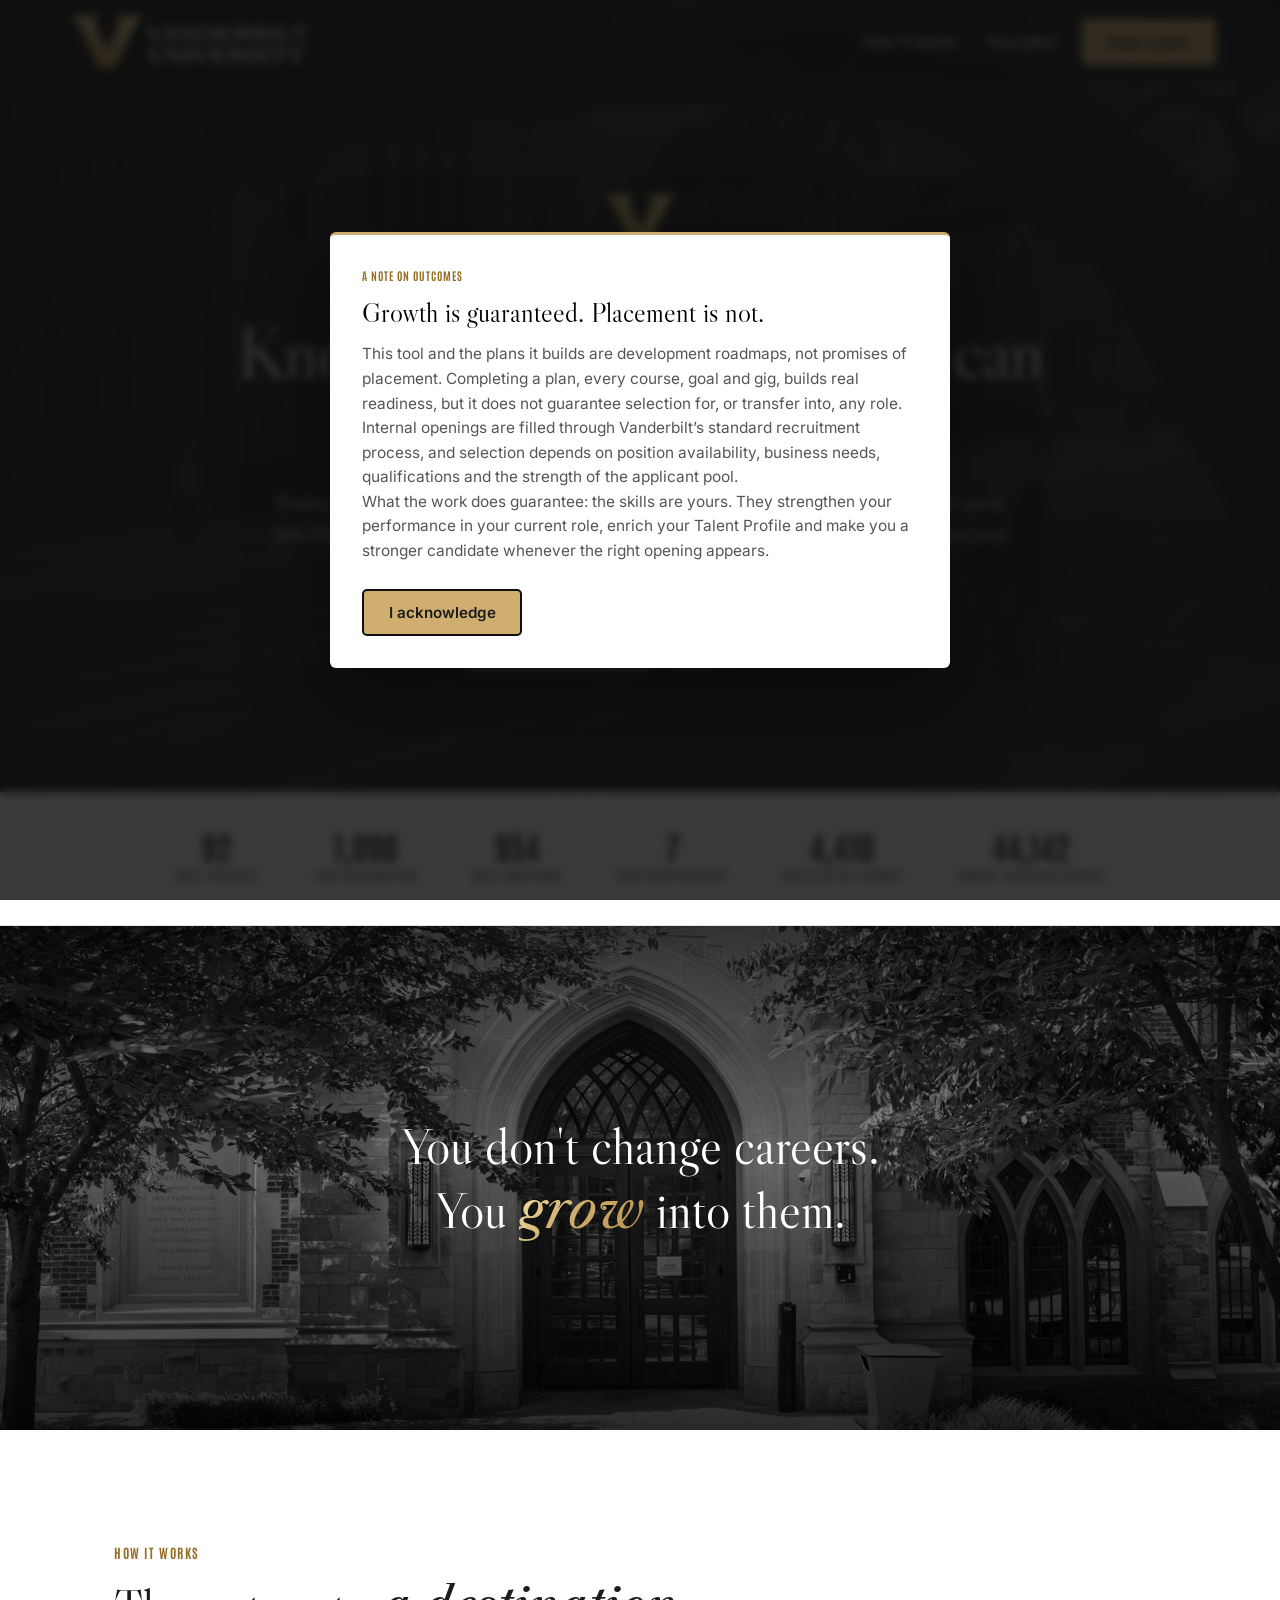
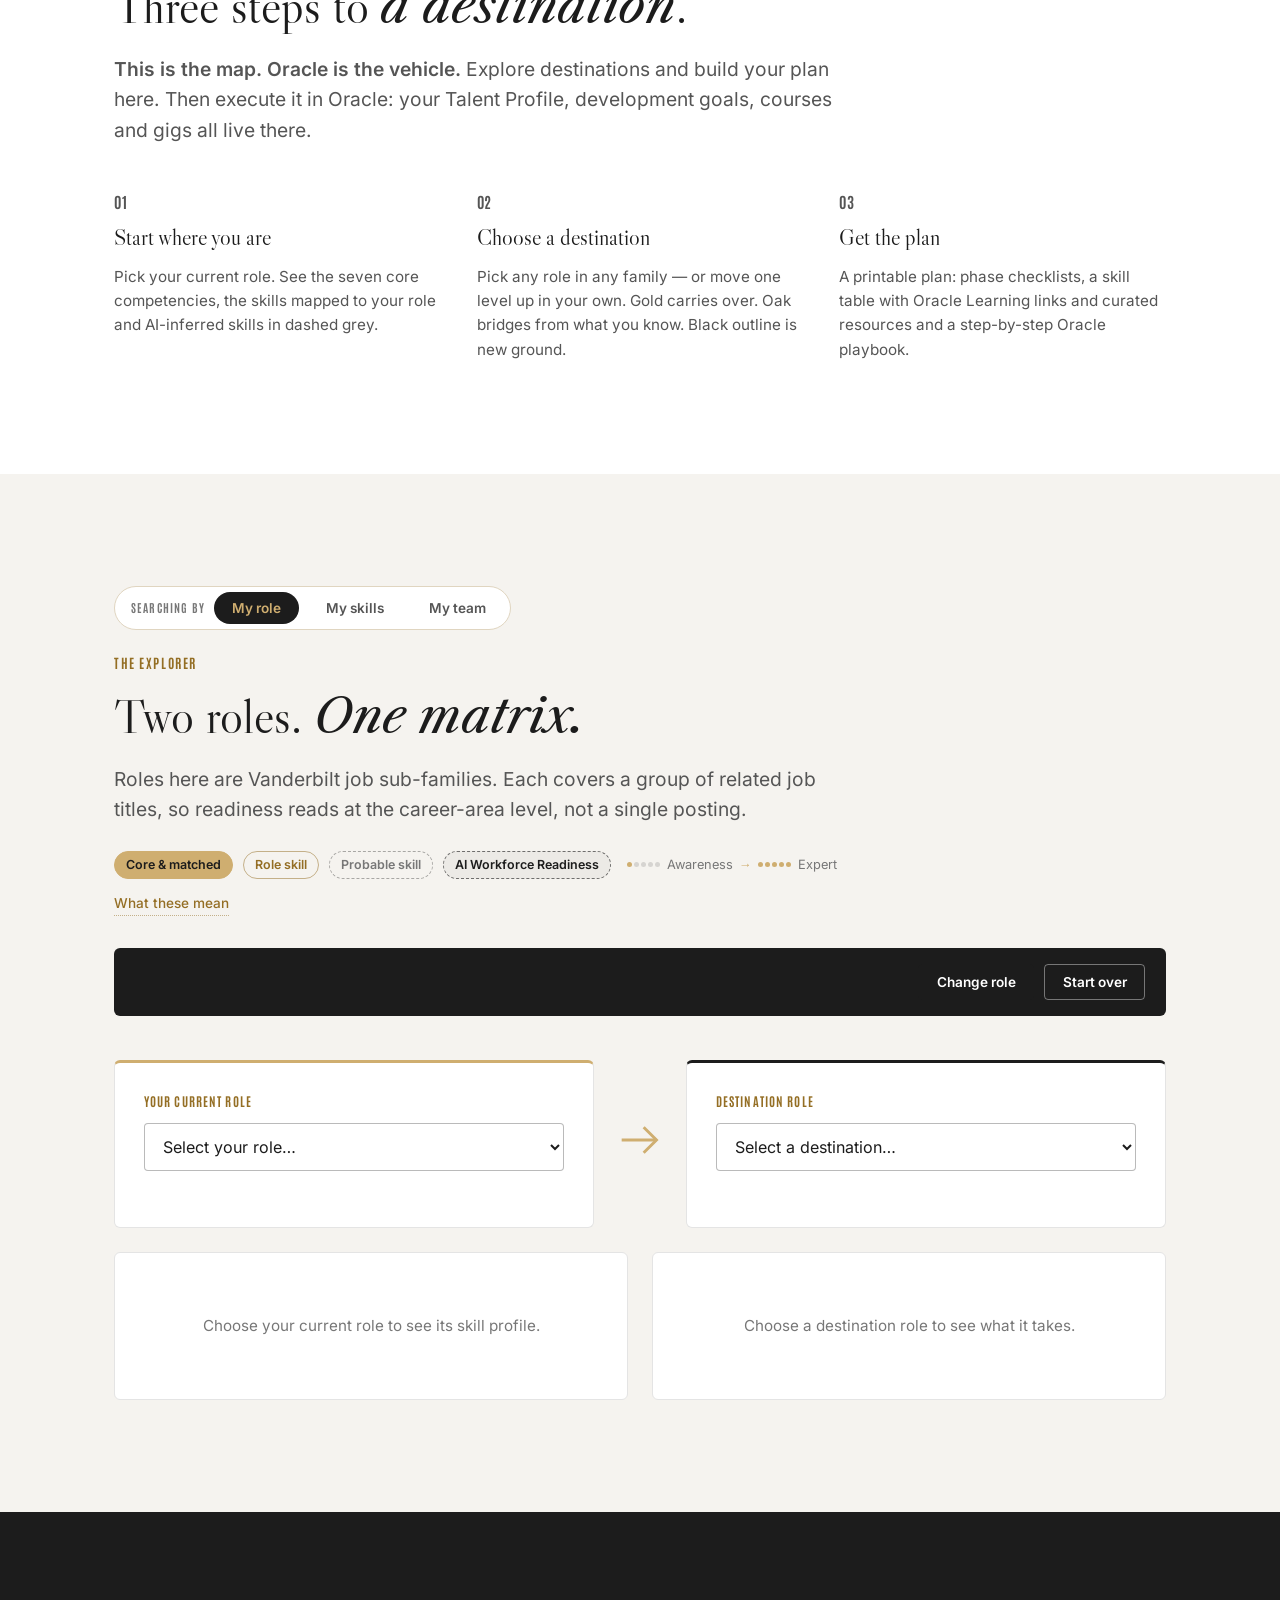
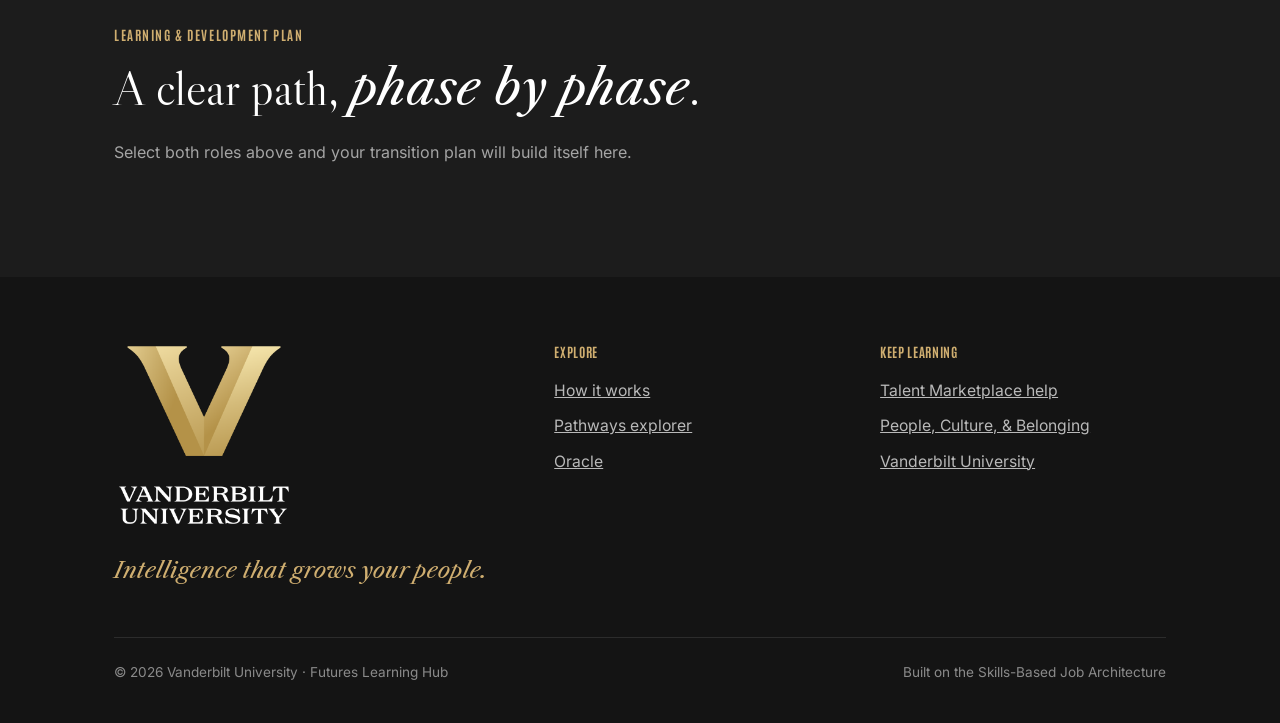
==== index.html @ 3058cc1a "Phone layout, engagement events, and a data-freshness stamp Mobile (the rating table was unusable at" ====
<!DOCTYPE html>
<html lang="en">
<head>
<meta charset="UTF-8">
<meta name="viewport" content="width=device-width, initial-scale=1">
<title>Talent Compass | Vanderbilt Career Pathways</title>
<meta name="description" content="Know exactly where you can go. Search your Vanderbilt job title, rate your skills against what the role expects and get a printable development plan.">
<meta property="og:type" content="website">
<meta property="og:title" content="Talent Compass | Vanderbilt Career Pathways">
<meta property="og:description" content="Know exactly where you can go. Search your job title, see the skills your role expects and build a plan across 1,098 Vanderbilt job titles.">
<meta property="og:url" content="https://me5231979.github.io/skill_matrix/">
<meta property="og:image" content="https://me5231979.github.io/skill_matrix/assets/img/social-card-talent-compass.jpg">
<meta property="og:image:width" content="1200">
<meta property="og:image:height" content="630">
<meta name="twitter:card" content="summary_large_image">
<meta name="twitter:title" content="Talent Compass | Vanderbilt Career Pathways">
<meta name="twitter:image" content="https://me5231979.github.io/skill_matrix/assets/img/social-card-talent-compass.jpg">
<link rel="icon" href="assets/img/favicon.ico" sizes="any">
<link rel="icon" href="assets/img/favicon.svg" type="image/svg+xml">
<link rel="apple-touch-icon" href="assets/img/favicon-96.png">
<link rel="preload" href="assets/fonts/libre-caslon-display-latin-400-normal.woff2" as="font" type="font/woff2" crossorigin>
<link rel="preload" href="assets/fonts/inter-latin-400-normal.woff2" as="font" type="font/woff2" crossorigin>
<link rel="stylesheet" href="assets/css/styles.css?v=19">
<script>
  window.va = window.va || function () { (window.vaq = window.vaq || []).push(arguments); };
</script>
<script defer src="/_vercel/insights/script.js"></script>
</head>
<body>
<a class="skip-link" href="#myrole">Skip to the compass</a>

<!-- ===================== NAV ===================== -->
<header class="nav" id="nav">
  <a class="nav__brand" href="#top" aria-label="Vanderbilt University, home">
    <img class="nav__lockup" src="assets/img/vu-lockup-white.png" alt="Vanderbilt University" width="250" height="65">
    <img class="nav__vicon" src="assets/img/vu-v-icon-nav.png" alt="Vanderbilt University" width="34" height="25">
  </a>
  <nav class="nav__links" aria-label="Sections">
    <a href="#how">How it works</a>
    <a href="#plan">Your plan</a>
    <button type="button" class="btn" id="nav-path">Map a path</button>
  </nav>
</header>

<main id="top">

  <!-- ============ HERO ============ -->
  <section class="hero on-dark">
    <div class="hero__media" id="hero-media" aria-hidden="true" hidden>
      <video id="hero-video" muted loop playsinline autoplay preload="metadata">
        <source src="assets/media/hero-montage.mp4" type="video/mp4">
        <source src="assets/media/hero-montage.webm" type="video/webm">
      </video>
    </div>
    <div class="hero__grid" aria-hidden="true"></div>
    <div class="wrap">
      <img src="assets/img/vu-v-icon.png" alt="Vanderbilt V" width="72" height="66" class="hero__mark" data-reveal>
      <p class="eyebrow" data-reveal>Vanderbilt &middot; Talent Compass</p>
      <h1 class="h-hero" data-reveal>Know <em class="gold-text">exactly</em> where you can go.</h1>
      <p class="lead" data-reveal>Every Vanderbilt role is built on skills. Now your path forward is too. Search your job title, rate yourself against what the role expects, and get a plan for where you want to go next. The Summit is closer than you think.</p>
      <div class="hero__cta" data-reveal>
        <button type="button" class="btn" id="hero-path">Choose your path</button>
        <a class="btn btn--ghost" href="#how">How it works</a>
      </div>
    </div>
  </section>

  <!-- ============ STAT BAR ============ -->
  <section class="statbar" aria-label="Framework at a glance">
    <div class="wrap">
      <p class="stat" data-reveal><b>92</b><span>Skill profiles</span></p>
      <p class="stat" data-reveal><b>1,098</b><span>Job titles mapped</span></p>
      <p class="stat" data-reveal><b>954</b><span>Skill mappings</span></p>
      <p class="stat" data-reveal><b>7</b><span>Core competencies</span></p>
      <p class="stat" data-reveal><b>4,410</b><span>Skills in the library</span></p>
      <p class="stat" data-reveal><b>44,142</b><span>Oracle Learning courses</span></p>
    </div>
  </section>

  <!-- ============ GROWTH ============ -->
  <section class="growth" aria-label="Growth">
    <p class="growth__text" data-reveal>You don't change careers. You <em class="gold-text">grow</em> into them.</p>
  </section>

  <!-- ============ HOW IT WORKS ============ -->
  <section class="section" id="how">
    <div class="wrap">
      <p class="eyebrow" data-reveal>How it works</p>
      <h2 class="h2" data-reveal>Three steps to <em>a destination</em>.</h2>
      <p class="lead" data-reveal><strong>This is the map. Oracle is the vehicle.</strong> Explore destinations and build your plan here. Then execute it in Oracle: your Talent Profile, development goals, courses and gigs all live there.</p>
      <div class="grid3">
        <div class="feature" data-reveal data-how="1">
          <p class="feature__num">01</p>
          <h3>Start where you are</h3>
          <p>Pick your current role. See the seven core competencies, the skills mapped to your role and AI-inferred skills in dashed grey.</p>
        </div>
        <div class="feature" data-reveal data-how="2">
          <p class="feature__num">02</p>
          <h3>Choose a destination</h3>
          <p>Pick any role in any family &mdash; or move one level up in your own. Gold carries over. Oak bridges from what you know. Black outline is new ground.</p>
        </div>
        <div class="feature" data-reveal data-how="3">
          <p class="feature__num">03</p>
          <h3>Get the plan</h3>
          <p>A printable plan: phase checklists, a skill table with Oracle Learning links and curated resources and a step-by-step Oracle playbook.</p>
        </div>
      </div>
    </div>
  </section>

  <!-- ============ MY ROLE (staff self-audit) ============ -->
  <section class="section on-cream" id="myrole" hidden>
    <div class="wrap">
      <div class="pathswitch" role="group" aria-label="Search by role, skills or team">
        <span class="pathswitch__label">Searching by</span>
        <button type="button" class="pathswitch__btn ps-role on" data-path="roles">My role</button>
        <button type="button" class="pathswitch__btn ps-skills" data-path="skills">My skills</button>
        <button type="button" class="pathswitch__btn ps-team" data-path="team">My team</button>
      </div>
      <p class="eyebrow">Your path</p>
      <h2 class="h2">Start with <em>your job title.</em></h2>
      <p class="lead">Search the title on your offer letter or in Oracle &mdash; no need to know your job family or sub-family. Your skills load with the proficiency the framework expects, you rate yourself against them, and the plan builds from the gaps.</p>

      <div class="mr__pick">
        <p class="sf__label">1 &middot; Find your job title</p>
        <div class="rs">
          <input type="text" id="mr-search" placeholder="Type your job title &mdash; e.g. Student Advisor, Program Management&hellip;" autocomplete="off" role="combobox" aria-expanded="false" aria-autocomplete="list" aria-controls="mr-suggest" aria-label="Search your job title">
          <div class="rs__suggest" id="mr-suggest" hidden role="listbox"></div>
        </div>
        <p class="rs__fresh" id="mr-fresh"></p>
        <div class="mr__chosen" id="mr-chosen" hidden></div>
      </div>

      <div class="tt__view" id="mr-view" aria-live="polite"></div>
    </div>
  </section>

  <!-- ============ TEAM TOOL ============ -->
  <section class="section on-cream" id="teamtool" hidden>
    <div class="wrap">
      <div class="pathswitch" role="group" aria-label="Search by role, skills or team">
        <span class="pathswitch__label">Searching by</span>
        <button type="button" class="pathswitch__btn ps-role" data-path="roles">My role</button>
        <button type="button" class="pathswitch__btn ps-skills" data-path="skills">My skills</button>
        <button type="button" class="pathswitch__btn ps-team on" data-path="team">My team</button>
      </div>
      <p class="eyebrow">The manager view</p>
      <h2 class="h2">See your team&rsquo;s skills. <em>Fill the gaps.</em></h2>
      <p class="lead">Develop your people one at a time &mdash; no names, nothing that identifies anyone. Search their job title, rate skills against where they need to be, choose the direction, and hand over a real development plan.</p>
      <p class="tt__notice"><b>Development, not evaluation.</b> Everything here lives only in your browser &mdash; nothing is uploaded or shared. Use it to prepare growth conversations, not to assess performance.</p>

      <div class="tt__develop" id="tt-develop">
        <h3 class="tt__h">Develop one person</h3>
        <p class="tt__sub">Search their job title &mdash; every skill mapped to that role populates automatically, ready to rate skill by skill: where they are, and where they need to be. Add another person any time &mdash; each keeps their own ratings and plan.</p>
        <ul class="pills tt__people" id="ttd-people"></ul>
        <div class="rs">
          <input type="text" id="ttd-search" placeholder="Search their job title &mdash; e.g. Instructional Designer&hellip;" autocomplete="off" role="combobox" aria-expanded="false" aria-autocomplete="list" aria-controls="ttd-suggest" aria-label="Search their job title">
          <div class="rs__suggest" id="ttd-suggest" hidden role="listbox"></div>
        </div>
        <p class="rs__fresh" id="ttd-fresh"></p>
        <div class="mr__chosen" id="ttd-chosen" hidden></div>
        <div class="tt__view" id="ttd-view" aria-live="polite"></div>
      </div>
    </div>
  </section>

  <!-- ============ SKILLS-FIRST ============ -->
  <section class="section" id="skillsfirst" hidden>
    <div class="wrap">
      <div class="pathswitch" role="group" aria-label="Search by role or by skills">
        <span class="pathswitch__label">Searching by</span>
        <button type="button" class="pathswitch__btn ps-role" data-path="roles">My role</button>
        <button type="button" class="pathswitch__btn ps-skills on" data-path="skills">My skills</button>
        <button type="button" class="pathswitch__btn ps-team" data-path="team">My team</button>
      </div>
      <p class="eyebrow">Skills-first</p>
      <h2 class="h2">Start with <em>what you do well.</em></h2>
      <p class="lead">Pick the skills you enjoy and are good at &mdash; up to 10 from Vanderbilt&rsquo;s skills library, up to 3 core competencies you really excel at, and up to 5 of your own words. We&rsquo;ll match you to the roles that fit best.</p>

      <div class="sf">
        <div class="sf__block">
          <p class="sf__label">1 &middot; Skills from the library <span class="sf__count" id="sf-picked-count">0 of 10</span></p>
          <div class="sf__search">
            <input type="text" id="sf-search" placeholder="Type to search 4,410 skills&hellip;" autocomplete="off" aria-label="Search skills">
            <div class="sf__suggest" id="sf-suggest" hidden></div>
          </div>
          <div class="sf__browse">
            <span class="sf__or">or narrow to</span>
            <select id="sf-cat" aria-label="Narrow the search to one skill category"><option value="">All categories&hellip;</option></select>
          </div>
          <ul class="pills sf__picked" id="sf-picked"></ul>
        </div>

        <div class="sf__block">
          <p class="sf__label">2 &middot; Core competencies you really, really do well <span class="sf__count" id="sf-core-count">0 of 3</span></p>
          <ul class="pills sf__core" id="sf-core"></ul>
        </div>

        <div class="sf__block">
          <p class="sf__label">3 &middot; In your own words <span class="sf__count" id="sf-typed-count">0 of 5</span></p>
          <div class="sf__typedrow">
            <input type="text" id="sf-typed-input" placeholder="A skill in your own words, then Add&hellip;" aria-label="Add a skill in your own words">
            <button type="button" class="btn btn--dark" id="sf-typed-add">Add</button>
          </div>
          <ul class="pills sf__typed" id="sf-typed"></ul>
        </div>

        <div class="sf__block sf__managerrow">
          <label class="own own--lg"><input type="checkbox" id="sf-manager"><span>I currently manage people</span></label>
        </div>

        <div class="sf__actions">
          <button type="button" class="btn" id="sf-match">Find my best-fit roles</button>
        </div>

        <div class="sf__results" id="sf-results" hidden aria-live="polite"></div>
      </div>
    </div>
  </section>

  <!-- ============ EXPLORER ============ -->
  <section class="section on-cream" id="explore">
    <div class="wrap">
      <div class="pathswitch" role="group" aria-label="Search by role or by skills">
        <span class="pathswitch__label">Searching by</span>
        <button type="button" class="pathswitch__btn ps-role on" data-path="roles">My role</button>
        <button type="button" class="pathswitch__btn ps-skills" data-path="skills">My skills</button>
        <button type="button" class="pathswitch__btn ps-team" data-path="team">My team</button>
      </div>
      <p class="eyebrow" data-reveal>The explorer</p>
      <h2 class="h2" data-reveal>Two roles. <em>One matrix.</em></h2>
      <p class="lead" data-reveal>Roles here are Vanderbilt job sub-families. Each covers a group of related job titles, so readiness reads at the career-area level, not a single posting.</p>
      <div class="key" data-reveal>
        <div class="key__strip" role="img" aria-label="Skill color and proficiency key">
          <span class="pill pill--core">Core &amp; matched</span>
          <span class="pill">Role skill</span>
          <span class="pill pill--ai">Probable skill</span>
          <span class="pill pill--univ">AI Workforce Readiness</span>
          <span class="key__scale"><span class="pmeter"><i class="on"></i><i></i><i></i><i></i><i></i></span> Awareness
            <span class="key__arrow">&rarr;</span>
            <span class="pmeter"><i class="on"></i><i class="on"></i><i class="on"></i><i class="on"></i><i class="on"></i></span> Expert</span>
        </div>
        <details class="key__more">
          <summary>What these mean</summary>
          <div class="key__grid">
            <p><span class="pill pill--core">Core &amp; matched</span> Gold is official: core competencies and skills both roles share.</p>
            <p><span class="pill">Role skill</span> Oak outline: a skill the framework maps to the role.</p>
            <p><span class="pill pill--ai">Probable skill</span> Dashed grey is AI-inferred, not part of the framework.</p>
            <p><span class="pill pill--univ">AI Workforce Readiness</span> Universal: a development need in every role.</p>
            <p><span class="pmeter"><i class="on"></i><i></i><i></i><i></i><i></i></span> <b>Awareness</b> Knows the basics and the language. Applies the skill with guidance.</p>
            <p><span class="pmeter"><i class="on"></i><i class="on"></i><i></i><i></i><i></i></span> <b>Developing</b> Applies the skill in routine situations with occasional support.</p>
            <p><span class="pmeter"><i class="on"></i><i class="on"></i><i class="on"></i><i></i><i></i></span> <b>Intermediate</b> Works independently. The skill is part of everyday performance.</p>
            <p><span class="pmeter"><i class="on"></i><i class="on"></i><i class="on"></i><i class="on"></i><i></i></span> <b>Advanced</b> Handles complex situations and guides others in the skill.</p>
            <p><span class="pmeter"><i class="on"></i><i class="on"></i><i class="on"></i><i class="on"></i><i class="on"></i></span> <b>Expert</b> A recognized authority. Sets direction and develops others.</p>
            <p class="key__hint">Dots on a skill show its top expected proficiency in that role. Click any skill for its definition and full ladder by career level.</p>
          </div>
        </details>
      </div>

      <div class="modebanner" id="mode-banner" hidden>
        <p id="mode-banner-text"></p>
        <div class="modebanner__actions">
          <button type="button" class="btn btn--dark" id="mode-change">Change role</button>
          <button type="button" class="btn btn--ghost2" id="mode-restart">Start over</button>
        </div>
      </div>
      <div class="pickers" id="pickers">
        <div class="picker" data-reveal>
          <p class="picker__label">Your current role</p>
          <label class="visually-hidden" for="from-select" hidden>Current role</label>
          <select id="from-select"><option value="">Select your role&hellip;</option></select>
          <p class="picker__family" id="from-family"></p>
        </div>
        <div class="pickers__arrow" aria-hidden="true">
          <svg viewBox="0 0 24 24" fill="none" stroke="currentColor" stroke-width="1.6"><line x1="2" y1="12" x2="21" y2="12"/><polyline points="14 5 21 12 14 19"/></svg>
        </div>
        <div class="picker picker--dest" data-reveal>
          <p class="picker__label">Destination role</p>
          <label for="to-select" hidden>Destination role</label>
          <select id="to-select"><option value="">Select a destination&hellip;</option></select>
          <p class="picker__family" id="to-family"></p>
          <div class="levelpick" id="level-wrap" hidden>
            <label for="level-select">Your current level in this role</label>
            <select id="level-select"><option value="">Select your level&hellip;</option></select>
          </div>
        </div>
      </div>

      <div class="rolepanels">
        <div class="rolepanel" id="from-panel" aria-live="polite">
          <p class="rolepanel__empty">Choose your current role to see its skill profile.</p>
        </div>
        <div class="rolepanel" id="to-panel" aria-live="polite">
          <p class="rolepanel__empty">Choose a destination role to see what it takes.</p>
        </div>
      </div>

      <div class="compare" id="compare" hidden aria-live="polite"></div>
    </div>
  </section>

  <!-- ============ PLAN ============ -->
  <section class="section on-dark" id="plan">
    <div class="wrap">
      <p class="eyebrow" data-reveal>Learning &amp; Development Plan</p>
      <h2 class="h2 plan__intro" data-reveal id="plan-title">A clear path, <em>phase by phase</em>.</h2>
      <div id="plan-body">
        <p class="plan__empty">Select both roles above and your transition plan will build itself here.</p>
      </div>
    </div>
  </section>

</main>

<!-- ============ FOOTER ============ -->
<footer class="footer">
  <div class="wrap">
    <div class="footer__grid">
      <div>
        <img class="footer__centered" src="assets/img/vu-centered-white.png" alt="Vanderbilt University" width="180" height="188">
        <p class="brandline">Intelligence that grows your people.</p>
      </div>
      <div>
        <h4>Explore</h4>
        <ul>
          <li><a href="#how">How it works</a></li>
          <li><a href="#explore">Pathways explorer</a></li>
          <li><a href="https://idcs-f6a261fb9e5840a1ac2d95458e68c959.identity.oraclecloud.com/ui/v1/signin">Oracle</a></li>
        </ul>
      </div>
      <div>
        <h4>Keep learning</h4>
        <ul>
          <li><a href="https://www.vanderbilt.edu/pcb/talent-marketplace/">Talent Marketplace help</a></li>
          <li><a href="https://www.vanderbilt.edu/pcb/">People, Culture, &amp; Belonging</a></li>
          <li><a href="https://www.vanderbilt.edu/">Vanderbilt University</a></li>
        </ul>
      </div>
    </div>
    <div class="footer__legal">
      <p>&copy; 2026 Vanderbilt University &middot; Futures Learning Hub</p>
      <p>Built on the Skills-Based Job Architecture</p>
    </div>
  </div>
</footer>

<!-- ============ SKILL DETAIL MODAL ============ -->
<dialog class="modal" id="skill-modal" aria-labelledby="modal-title">
  <div class="modal__inner">
    <button class="modal__close" id="modal-close" aria-label="Close">&times;</button>
    <p class="modal__type" id="modal-type"></p>
    <h3 id="modal-title"></h3>
    <p class="modal__cat" id="modal-cat"></p>
    <p class="modal__def" id="modal-def"></p>
    <div class="modal__ai" id="modal-ai" hidden>AI-inferred skill. Probable for this role based on its skill profile, but not part of the official framework.</div>
    <div class="modal__learn" id="modal-learn" hidden></div>
    <div class="modal__prof" id="modal-prof" hidden>
      <h4>Expected proficiency by career level</h4>
      <div id="modal-prof-body"></div>
    </div>
  </div>
</dialog>

<!-- ============ ENTRY ACKNOWLEDGMENT ============ -->
<dialog class="modal ackmodal" id="ack-modal" aria-labelledby="ack-title">
  <div class="modal__inner">
    <p class="modal__type">A note on outcomes</p>
    <h3 id="ack-title">Growth is guaranteed. Placement is not.</h3>
    <p class="modal__def">This tool and the plans it builds are development roadmaps, not promises of placement. Completing a plan, every course, goal and gig, builds real readiness, but it does not guarantee selection for, or transfer into, any role. Internal openings are filled through Vanderbilt&rsquo;s standard recruitment process, and selection depends on position availability, business needs, qualifications and the strength of the applicant pool.</p>
    <p class="modal__def">What the work does guarantee: the skills are yours. They strengthen your performance in your current role, enrich your Talent Profile and make you a stronger candidate whenever the right opening appears.</p>
    <div class="ackmodal__actions">
      <button type="button" class="btn" id="ack-btn">I acknowledge</button>
    </div>
  </div>
</dialog>

<!-- ============ PATH CHOOSER ============ -->
<dialog class="modal pathmodal" id="path-modal" aria-labelledby="path-title">
  <div class="modal__inner">
    <button class="modal__close" id="path-close" aria-label="Close">&times;</button>
    <p class="modal__type">Choose your path</p>
    <h3 id="path-title">How do you want to start?</h3>
    <div class="pathcards">
      <button type="button" class="pathcard" id="path-roles">
        <span class="pathcard__num">01</span>
        <b>I know my role &mdash; and where I want to go</b>
        <span>Pick your current role and a destination: another department, or the next level up in the role you hold today.</span>
      </button>
      <button type="button" class="pathcard" id="path-skills">
        <span class="pathcard__num">02</span>
        <b>I know what I like &mdash; and the skills I have</b>
        <span>Pick up to 10 skills, 3 core strengths and 5 of your own words. We&rsquo;ll match you to the roles that fit best.</span>
      </button>
      <button type="button" class="pathcard" id="path-team">
        <span class="pathcard__num">03</span>
        <b>I lead a team &mdash; grow their skills</b>
        <span>Map your team by role and level (no names), see where coverage is thin, and build a development plan for every member.</span>
      </button>
    </div>
  </div>
</dialog>

<!-- ============ RESUME EXAMPLE MODAL ============ -->
<dialog class="modal" id="resume-modal" aria-labelledby="resume-title">
  <div class="modal__inner">
    <button class="modal__close" id="resume-close" aria-label="Close">&times;</button>
    <p class="modal__type">What good looks like</p>
    <h3 id="resume-title">A r&eacute;sum&eacute; in skills language</h3>
    <p class="modal__cat">A fictitious example: Dining Services &rarr; IT support pathway</p>
    <div class="resume-eg">
      <p class="resume-eg__label">Before</p>
      <p class="resume-eg__before">&ldquo;Worked in the dining hall for 8 years. Duties included cooking, cleaning and inventory.&rdquo;</p>
      <p class="resume-eg__label">After: lead with skills, prove them with results</p>
      <ul>
        <li><b>Inventory Management Systems:</b> ran daily counts and orders in a digital inventory system for a 3,000-meal operation, cutting waste 12%</li>
        <li><b>Customer Support:</b> resolved 30+ guest questions and issues per shift, keeping satisfaction scores above 90%</li>
        <li><b>Process Improvement:</b> redesigned the prep-line workflow, saving 45 staff minutes per day</li>
        <li><b>Technology in daily work:</b> first on the team to adopt the new point-of-sale and scheduling systems, then trained 12 coworkers</li>
      </ul>
      <p class="resume-eg__note">Same job. Same person. The second version names the transferable skills a hiring manager in the destination role is scanning for, with evidence attached.</p>
    </div>
  </div>
</dialog>

<script src="assets/js/app.js?v=19"></script>
</body>
</html>
---- assets/css/styles.css ----
/* =====================================================================
   VANDERBILT TALENT COMPASS — CAREER PATHWAYS EXPLORER
   FLH system: black / white / flat gold, engraved not bubbly.
   ===================================================================== */

/* ---------- 1. Fonts (self-hosted) ---------- */
@font-face { font-family: 'Libre Caslon Display'; font-style: normal; font-weight: 400;
  src: url('../fonts/libre-caslon-display-latin-400-normal.woff2') format('woff2'); font-display: swap; }
@font-face { font-family: 'Libre Caslon Display'; font-style: italic; font-weight: 400;
  src: url('../fonts/libre-caslon-text-latin-400-italic.woff2') format('woff2'); font-display: swap; }
@font-face { font-family: 'Inter'; font-style: normal; font-weight: 400;
  src: url('../fonts/inter-latin-400-normal.woff2') format('woff2'); font-display: swap; }
@font-face { font-family: 'Inter'; font-style: normal; font-weight: 500;
  src: url('../fonts/inter-latin-500-normal.woff2') format('woff2'); font-display: swap; }
@font-face { font-family: 'Inter'; font-style: normal; font-weight: 600;
  src: url('../fonts/inter-latin-600-normal.woff2') format('woff2'); font-display: swap; }
@font-face { font-family: 'Antonio'; font-style: normal; font-weight: 700;
  src: url('../fonts/antonio-latin-700-normal.woff2') format('woff2'); font-display: swap; }

/* ---------- 2. Tokens ---------- */
:root {
  --vu-black: #1C1C1C;
  --vu-white: #FFFFFF;
  --vu-gold-flat: #CFAE70;
  --vu-gold-grad: linear-gradient(135deg, #FEEEB6 0%, #CFAE70 45%, #B49248 100%);
  --vu-oak: #946E24;
  --vu-highlight: #ECB748;
  --cream: #F5F3EF;
  --sand: #E0D5C0;
  --line: #E4E4E4;
  --ink-soft: #555;
  --gray-mid: #777;
  --font-serif: 'Libre Caslon Display', 'Times New Roman', serif;
  --font-sans: 'Inter', Arial, sans-serif;
  --font-condensed: 'Antonio', Impact, sans-serif;
  --ease: cubic-bezier(.25, .46, .45, .94);
  --radius: 6px;
  --pad-x: clamp(1.25rem, 5vw, 4rem);
  --nav-h: 84px;
}

/* ---------- 3. Base ---------- */
* { box-sizing: border-box; margin: 0; }
/* The nav is fixed, so every scroll target needs to clear it or its first line hides. */
html { scroll-behavior: smooth; scroll-padding-top: calc(var(--nav-h) + 1rem); }
@media (prefers-reduced-motion: reduce) { html { scroll-behavior: auto; } }
body { font-family: var(--font-sans); color: var(--vu-black); background: var(--vu-white);
  line-height: 1.6; -webkit-font-smoothing: antialiased; }
img { max-width: 100%; }
a { color: inherit; }
.wrap { max-width: 1180px; margin-inline: auto; padding-inline: var(--pad-x); }
.skip-link { position: absolute; left: -999px; top: 0; background: var(--vu-gold-flat); color: var(--vu-black);
  padding: .6rem 1rem; z-index: 100; }
.skip-link:focus { left: 0; }

/* ---------- 4. Type ---------- */
.eyebrow { font-family: var(--font-condensed); font-weight: 700; text-transform: uppercase;
  letter-spacing: .12em; font-size: .82rem; color: var(--vu-oak); margin-bottom: 1rem; }
.on-dark .eyebrow { color: var(--vu-gold-flat); }
.h-hero { font-family: var(--font-serif); font-weight: 400; font-size: clamp(2.6rem, 6.5vw, 4.6rem);
  line-height: 1.05; letter-spacing: -.01em; }
.h2 { font-family: var(--font-serif); font-weight: 400; font-size: clamp(1.9rem, 4.4vw, 3rem);
  line-height: 1.12; }
.h2 em, .h-hero em { font-style: italic; }
.gold-text { background: var(--vu-gold-grad); -webkit-background-clip: text; background-clip: text;
  -webkit-text-fill-color: transparent; color: var(--vu-gold-flat); }
.lead { font-size: clamp(1.02rem, 1.5vw, 1.2rem); max-width: 62ch; margin-top: 1.25rem; color: var(--ink-soft); }
.on-dark .lead { color: rgba(255,255,255,.78); }

/* ---------- 5. Reveal ---------- */
[data-reveal] { opacity: 0; transform: translateY(14px); transition: opacity .4s var(--ease), transform .4s var(--ease); }
[data-reveal].in { opacity: 1; transform: none; }
@media (prefers-reduced-motion: reduce) { [data-reveal] { opacity: 1; transform: none; } }

/* ---------- 6. Nav ---------- */
.nav { position: fixed; inset: 0 0 auto 0; height: var(--nav-h); display: flex; align-items: center;
  justify-content: space-between; padding-inline: var(--pad-x); z-index: 50;
  background: rgba(20,20,20,.55); backdrop-filter: blur(10px); transition: background .3s var(--ease); }
.nav.scrolled { background: rgba(20,20,20,.95); border-bottom: 1px solid rgba(207,174,112,.25); }
.nav__brand { display: inline-flex; align-items: center; text-decoration: none; }
.nav__lockup { width: 250px; height: auto; display: none; }
.nav__vicon { width: 34px; height: auto; }
@media (min-width: 1280px) { .nav__lockup { display: block; } .nav__vicon { display: none; } }
.nav__links { display: flex; align-items: center; gap: 1.75rem; }
.nav__links a { color: rgba(255,255,255,.85); text-decoration: none; font-size: .95rem; font-weight: 500; }
.nav__links a:hover { color: var(--vu-gold-flat); }
.nav__links a.btn { color: var(--vu-black); }
@media (max-width: 640px) { .nav__links a:not(.btn) { display: none; } }

/* ---------- 7. Buttons ---------- */
.btn { display: inline-block; background: var(--vu-gold-flat); color: var(--vu-black); text-decoration: none;
  font-weight: 600; font-size: .95rem; padding: .8rem 1.6rem; border-radius: 4px; border: 1px solid var(--vu-gold-flat);
  cursor: pointer; font-family: var(--font-sans);
  transition: transform .2s var(--ease), box-shadow .2s var(--ease), background .2s var(--ease); }
.btn:hover { transform: translateY(-1px); box-shadow: 0 6px 18px rgba(207,174,112,.35); background: var(--vu-highlight); border-color: var(--vu-highlight); }
.btn--ghost { background: transparent; color: #fff; border-color: rgba(255,255,255,.4); }
.btn--ghost:hover { border-color: var(--vu-gold-flat); color: var(--vu-gold-flat); box-shadow: none; background: transparent; }
.btn--dark { background: var(--vu-black); color: #fff; border-color: var(--vu-black); }
.btn--dark:hover { box-shadow: 0 6px 18px rgba(28,28,28,.3); background: var(--vu-black); border-color: var(--vu-black); }

/* ---------- 8. Sections ---------- */
.hero { min-height: 88vh; display: grid; align-items: center; background: var(--vu-black); color: #fff;
  padding: calc(var(--nav-h) + 4rem) 0 5rem; text-align: center; position: relative; overflow: hidden; }
.hero .wrap { max-width: 940px; position: relative; }
.hero .lead { margin-inline: auto; }
.hero__mark { width: clamp(56px, 6vw, 80px); height: auto; margin: 0 auto 1.75rem; display: block; }
.hero__cta { display: flex; gap: 1rem; justify-content: center; flex-wrap: wrap; margin-top: 2.25rem; }
.hero__media { position: absolute; inset: 0; overflow: hidden; pointer-events: none; }
.hero__media video { width: 100%; height: 100%; object-fit: cover; opacity: .38;
  filter: grayscale(1) sepia(.35) hue-rotate(-8deg) saturate(1.4) brightness(.8); }
.hero__media::after { content: ''; position: absolute; inset: 0;
  background: linear-gradient(105deg, rgba(28,28,28,.92) 0%, rgba(28,28,28,.55) 55%, rgba(28,28,28,.75) 100%); }
.hero .wrap { z-index: 2; }
.hero__grid { position: absolute; inset: 0; opacity: .05; pointer-events: none; z-index: 1;
  background-image: linear-gradient(#CFAE70 1px, transparent 1px), linear-gradient(90deg, #CFAE70 1px, transparent 1px);
  background-size: 72px 72px; animation: gridpan 40s linear infinite; }
@keyframes gridpan { from { background-position: 0 0, 0 0; } to { background-position: 144px 72px, 144px 72px; } }
@media (prefers-reduced-motion: reduce) { .hero__grid { animation: none; } }
.section { padding: clamp(4rem, 9vw, 7rem) 0; }
.on-cream { background: var(--cream); }
.on-dark { background: var(--vu-black); color: #fff; }

/* ---------- 9. Stat bar ---------- */
.statbar { border-bottom: 1px solid var(--line); padding: 2.25rem 0; }
.statbar .wrap { display: flex; flex-wrap: wrap; gap: 2rem 3.5rem; justify-content: center; text-align: center; }
.stat b { display: block; font-family: var(--font-condensed); font-weight: 700; font-size: 2rem;
  color: var(--vu-black); line-height: 1.1; }
.stat span { font-size: .8rem; letter-spacing: .08em; text-transform: uppercase; color: var(--gray-mid);
  font-family: var(--font-condensed); font-weight: 700; }

/* ---------- 10. Growth statement ---------- */
.growth { position: relative; min-height: 56vh; display: grid; place-items: center;
  background: url('../img/growth.jpg') center / cover no-repeat #1C1C1C; padding: clamp(4rem, 9vw, 7rem) var(--pad-x); }
.growth::before { content: ''; position: absolute; inset: 0;
  background: linear-gradient(180deg, rgba(0,0,0,.72) 0%, rgba(0,0,0,.42) 45%, rgba(0,0,0,.82) 100%); }
.growth__text { position: relative; font-family: var(--font-serif); color: #fff; text-align: center;
  font-size: clamp(1.8rem, 4.2vw, 3.2rem); line-height: 1.25; max-width: 22ch; text-wrap: balance; }
.growth__text em { font-style: italic; }

/* ---------- 11. Numbered features ---------- */
.grid3 { display: grid; gap: 2.25rem; margin-top: 3rem; grid-template-columns: 1fr; }
@media (min-width: 860px) { .grid3 { grid-template-columns: repeat(3, 1fr); } }
.feature__num { font-family: var(--font-condensed); font-weight: 700; font-size: 2.6rem;
  letter-spacing: .04em; color: var(--vu-gold-flat); line-height: 1; }
.feature h3 { font-family: var(--font-serif); font-weight: 400; font-size: 1.4rem; margin: .7rem 0 .55rem; }
.feature p { color: var(--ink-soft); font-size: .95rem; }
.on-dark .feature p { color: rgba(255,255,255,.72); }

/* ---------- 12. Explorer ---------- */
/* Skill key: one slim strip, definitions behind a disclosure */
.key { margin-top: 1.6rem; }
.key__strip { display: flex; flex-wrap: wrap; align-items: center; gap: .5rem .6rem; }
.key__strip .pill { cursor: default; }
.key__scale { display: inline-flex; align-items: center; gap: .4rem; font-size: .8rem;
  color: var(--gray-mid); margin-left: .4rem; }
.key__scale .pmeter { margin-left: 0; }
.key__arrow { color: var(--vu-gold-flat); }
.key__more { margin-top: .7rem; }
.key__more summary { cursor: pointer; display: inline-block; font-size: .85rem; font-weight: 500;
  color: var(--vu-oak); border-bottom: 1px dotted rgba(148,110,36,.5); list-style: none; }
.key__more summary::-webkit-details-marker { display: none; }
.key__more summary:hover { color: var(--vu-black); }
.key__grid { display: grid; gap: .55rem 2rem; margin-top: .9rem; grid-template-columns: 1fr; }
@media (min-width: 860px) { .key__grid { grid-template-columns: 1fr 1fr; } }
.key__grid p { font-size: .84rem; color: var(--ink-soft); }
.key__grid .pill, .key__grid .pmeter { margin-right: .4rem; }
.key__grid b { color: var(--vu-black); font-weight: 600; }
.key__hint { grid-column: 1 / -1; color: var(--gray-mid); font-size: .82rem; }

.pickers { display: grid; gap: 1.5rem; margin-top: 2.75rem; grid-template-columns: 1fr; align-items: start; }
@media (min-width: 900px) { .pickers { grid-template-columns: 1fr auto 1fr; } }
.picker { background: #fff; border: 1px solid var(--line); border-top: 3px solid var(--vu-gold-flat);
  border-radius: var(--radius); padding: 1.8rem; }
.picker--dest { border-top-color: var(--vu-black); }
.picker__label { font-family: var(--font-condensed); font-weight: 700; text-transform: uppercase;
  letter-spacing: .09em; font-size: .78rem; color: var(--vu-oak); margin-bottom: .75rem; }
.picker select { width: 100%; font-family: var(--font-sans); font-size: 1rem; padding: .75rem .9rem;
  border: 1px solid rgba(28,28,28,.3); border-radius: 4px; background: #fff; color: var(--vu-black); }
.picker select:focus-visible { outline: 2px solid var(--vu-gold-flat); outline-offset: 1px; }
.picker__family { font-size: .82rem; color: var(--gray-mid); margin-top: .6rem; min-height: 1.3em; }
.pickers__arrow { display: none; align-self: center; color: var(--vu-gold-flat); }
@media (min-width: 900px) { .pickers__arrow { display: block; } }
.pickers__arrow svg { width: 44px; height: 44px; }

/* Role skill panels */
.rolepanels { display: grid; gap: 1.5rem; margin-top: 1.5rem; grid-template-columns: 1fr; align-items: start; }
@media (min-width: 900px) { .rolepanels { grid-template-columns: 1fr 1fr; } }
.rolepanel { background: #fff; border: 1px solid var(--line); border-radius: var(--radius); padding: 1.8rem; }
.rolepanel h3 { font-family: var(--font-serif); font-weight: 400; font-size: 1.5rem; line-height: 1.15; }
.rolepanel__fam { font-family: var(--font-condensed); font-weight: 700; text-transform: uppercase;
  letter-spacing: .09em; font-size: .72rem; color: var(--vu-oak); margin-bottom: .5rem; }
.rolepanel__empty { color: var(--gray-mid); font-size: .95rem; padding: 2rem 0; text-align: center; }
.skillgroup { margin-top: 1.4rem; }
.skillgroup__label { font-family: var(--font-condensed); font-weight: 700; text-transform: uppercase;
  letter-spacing: .08em; font-size: .72rem; color: var(--vu-black); margin-bottom: .6rem;
  display: flex; align-items: center; gap: .5rem; }
.skillgroup__label .hint { color: var(--gray-mid); letter-spacing: .04em; }
.pills { display: flex; flex-wrap: wrap; gap: .45rem; padding: 0; margin: 0; list-style: none; }

/* Pills: gold fill = core / matched. Oak outline = framework skill. Dashed grey = AI-inferred. */
.pill { display: inline-block; font-family: var(--font-sans); font-weight: 600;
  font-size: .78rem; line-height: 1.35; padding: .3rem .7rem; border-radius: 999px;
  border: 1px solid rgba(148,110,36,.5); color: var(--vu-oak); background: transparent; cursor: pointer;
  transition: all .2s var(--ease); text-align: left; }
button.pill:hover, button.pill:focus-visible { border-color: var(--vu-oak); background: rgba(207,174,112,.14); }
.pill--core { background: var(--vu-gold-flat); border-color: var(--vu-gold-flat); color: var(--vu-black); }
button.pill--core:hover, button.pill--core:focus-visible { background: var(--vu-highlight); border-color: var(--vu-highlight); }
.pill--ai { border-style: dashed; border-color: rgba(28,28,28,.35); color: var(--gray-mid); }
button.pill--ai:hover, button.pill--ai:focus-visible { border-color: var(--gray-mid); background: rgba(28,28,28,.05); }
.pill--behav { border-color: rgba(28,28,28,.45); color: var(--vu-black); }
.pill--univ { border-style: dashed; border-color: rgba(28,28,28,.6); color: var(--vu-black); background: rgba(28,28,28,.04); }
button.pill--univ:hover, button.pill--univ:focus-visible { border-color: var(--vu-black); background: rgba(28,28,28,.09); }

/* Proficiency dot meter: peak expected level, Awareness(1) to Expert(5) */
.pmeter { display: inline-flex; gap: 2px; margin-left: .45rem; vertical-align: middle; }
.pmeter i { width: 5px; height: 5px; border-radius: 50%; background: rgba(28,28,28,.14); }
.pmeter i.on { background: var(--vu-gold-flat); }
.learntable .pmeter { margin-left: .5rem; }
.learntable .pmeter i { background: rgba(255,255,255,.18); }
.learntable .pmeter i.on { background: var(--vu-gold-flat); }
.lt-prof { display: block; font-size: .72rem; color: rgba(255,255,255,.55); margin-top: .25rem; }

/* ---------- 13. Comparison ---------- */
.compare { margin-top: 3rem; }
.readiness { background: var(--vu-black); color: #fff; border-radius: var(--radius); padding: 2rem;
  display: grid; gap: 1.5rem; align-items: center; grid-template-columns: 1fr; }
@media (min-width: 760px) { .readiness { grid-template-columns: auto 1fr; } }
.readiness__num { font-family: var(--font-condensed); font-weight: 700; font-size: 3.6rem; line-height: 1;
  color: var(--vu-gold-flat); }
.readiness__num small { font-size: 1.6rem; }
.readiness__label { font-family: var(--font-condensed); font-weight: 700; text-transform: uppercase;
  letter-spacing: .1em; font-size: .74rem; color: rgba(255,255,255,.6); display: block; margin-top: .3rem; }
.readiness__barwrap { display: grid; gap: .6rem; }
.readiness__bar { height: 10px; border-radius: 999px; background: rgba(255,255,255,.14); overflow: hidden; }
.readiness__fill { height: 100%; width: 0; border-radius: 999px; background: var(--vu-gold-grad);
  transition: width .8s var(--ease); }
.readiness__note { font-size: .88rem; color: rgba(255,255,255,.72); max-width: 60ch; }

.buckets { display: grid; gap: 1.5rem; margin-top: 1.5rem; grid-template-columns: 1fr; align-items: start; }
@media (min-width: 980px) { .buckets { grid-template-columns: repeat(3, 1fr); } }
.bucket { background: #fff; border: 1px solid var(--line); border-radius: var(--radius); padding: 1.6rem; }
.bucket--match { border-top: 3px solid var(--vu-gold-flat); }
.bucket--bridge { border-top: 3px solid var(--vu-oak); }
.bucket--grow { border-top: 3px solid var(--vu-black); }
.bucket h4 { font-family: var(--font-serif); font-weight: 400; font-size: 1.25rem; margin-bottom: .15rem; }
.bucket__sub { font-size: .84rem; color: var(--gray-mid); margin-bottom: 1rem; }
.bucket ul { list-style: none; margin: 0; padding: 0; display: grid; gap: .55rem; }
.bucket li { font-size: .92rem; }
.bucket .via { display: block; font-size: .78rem; color: var(--gray-mid); }
.bucket .via b { color: var(--vu-oak); font-weight: 600; }
.bucket__none { color: var(--gray-mid); font-size: .9rem; font-style: italic; }
.aihint { display: inline-block; font-family: var(--font-condensed); font-weight: 700; font-size: .58rem;
  text-transform: uppercase; letter-spacing: .06em; color: var(--gray-mid);
  border: 1px dashed rgba(28,28,28,.35); border-radius: 999px; padding: .1rem .5rem; margin-left: .35rem;
  vertical-align: middle; }
.skill-link { background: none; border: none; padding: 0; font: inherit; color: var(--vu-black);
  cursor: pointer; text-align: left; border-bottom: 1px solid rgba(148,110,36,.4); }
.skill-link:hover, .skill-link:focus-visible { color: var(--vu-oak); border-bottom-color: var(--vu-oak); }
.ownhint { margin-top: 1.5rem; font-size: .92rem; color: var(--ink-soft); max-width: 80ch; }
.ownhint b { color: var(--vu-black); }
.own { display: inline-flex; align-items: center; gap: .35rem; margin-left: .6rem; cursor: pointer;
  font-family: var(--font-condensed); font-weight: 700; text-transform: uppercase; letter-spacing: .06em;
  font-size: .6rem; color: var(--gray-mid); vertical-align: middle; white-space: nowrap; }
.own:hover { color: var(--vu-oak); }
.ownbox { accent-color: var(--vu-gold-flat); width: 14px; height: 14px; cursor: pointer; margin: 0; }
.pills--matches .via { display: block; font-size: .74rem; color: var(--gray-mid); margin-top: .15rem; }

/* ---------- 14. Plan ---------- */
.plan__intro { margin-bottom: .5rem; }
.plan__empty { color: rgba(255,255,255,.6); font-size: 1rem; margin-top: 1.5rem; }
.phases { display: grid; gap: 1.5rem; margin-top: 2.5rem; grid-template-columns: 1fr; align-items: start; }
@media (min-width: 980px) { .phases { grid-template-columns: repeat(3, 1fr); } }
.phase { border: 1px solid rgba(255,255,255,.15); border-radius: var(--radius); padding: 1.7rem;
  background: rgba(255,255,255,.03); }
.phase__num { font-family: var(--font-condensed); font-weight: 700; font-size: 2.2rem; line-height: 1;
  color: var(--vu-gold-flat); }
.phase h4 { font-family: var(--font-serif); font-weight: 400; font-size: 1.35rem; margin: .6rem 0 .2rem; }
.phase__when { font-family: var(--font-condensed); font-weight: 700; text-transform: uppercase;
  letter-spacing: .09em; font-size: .7rem; color: rgba(255,255,255,.55); margin-bottom: .9rem; }
.phase ul { list-style: none; margin: 0; padding: 0; display: grid; gap: .55rem; }
.phase li { font-size: .9rem; color: rgba(255,255,255,.82); padding-left: 1.05rem; position: relative; }
.phase li::before { content: ''; position: absolute; left: 0; top: .5em; width: 7px; height: 7px;
  border-radius: 50%; background: var(--vu-gold-flat); }
.phase li b { color: #fff; font-weight: 600; }

/* Plan document header */
.plandoc__head { border: 1px solid rgba(255,255,255,.18); border-top: 3px solid var(--vu-gold-flat);
  border-radius: var(--radius); padding: 1.6rem 1.7rem; margin-top: 2rem; background: rgba(255,255,255,.03); }
.plandoc__meta { display: grid; gap: 1rem 2rem; grid-template-columns: 1fr; }
@media (min-width: 760px) { .plandoc__meta { grid-template-columns: repeat(3, 1fr); } }
.metacell span { display: block; font-family: var(--font-condensed); font-weight: 700; text-transform: uppercase;
  letter-spacing: .09em; font-size: .66rem; color: var(--vu-gold-flat); margin-bottom: .2rem; }
.metacell b { font-weight: 600; font-size: .95rem; color: #fff; }
.metacell small { font-weight: 400; color: rgba(255,255,255,.6); }
.fillin { display: inline-block; min-width: 200px; border-bottom: 1px solid rgba(255,255,255,.45); height: 1.1em;
  vertical-align: bottom; }
.fillin--sm { min-width: 110px; }
.plandoc__summary { margin-top: 1.3rem; padding-top: 1.2rem; border-top: 1px solid rgba(255,255,255,.12);
  font-size: .95rem; color: rgba(255,255,255,.8); max-width: 85ch; }
.plandoc__summary b { color: #fff; }

/* Checklists inside phases */
.cklist li { display: grid; grid-template-columns: auto 1fr; gap: .6rem; padding-left: 0; }
.cklist li::before { display: none; }
.ckbox { display: inline-block; width: 15px; height: 15px; border: 1.5px solid var(--vu-gold-flat);
  border-radius: 3px; margin-top: .28em; flex-shrink: 0; }
.cktext b { color: #fff; font-weight: 600; }

/* Skill development table */
.learnlist { margin-top: 2.75rem; }
.learnlist > h3, .oracle > h3 { font-family: var(--font-serif); font-weight: 400; font-size: 1.6rem; margin-bottom: .3rem; }
.learnlist > p, .oracle > p { color: rgba(255,255,255,.65); font-size: .92rem; max-width: 80ch; }
.tablewrap { overflow-x: auto; margin-top: 1.25rem; border: 1px solid rgba(255,255,255,.16); border-radius: var(--radius); }
.learntable { width: 100%; border-collapse: collapse; font-size: .85rem; min-width: 680px; }
.learntable th { font-family: var(--font-condensed); font-weight: 700; text-transform: uppercase;
  letter-spacing: .08em; font-size: .66rem; color: var(--vu-gold-flat); text-align: left;
  padding: .8rem .9rem; border-bottom: 1px solid rgba(255,255,255,.2); background: rgba(255,255,255,.04); }
.learntable td { padding: .85rem .9rem; border-bottom: 1px solid rgba(255,255,255,.1); vertical-align: top;
  color: rgba(255,255,255,.82); }
.learntable tr:last-child td { border-bottom: none; }
.learntable .lt-done, .learntable .lt-pri { width: 1%; white-space: nowrap; }
.learntable .lt-pri { font-family: var(--font-condensed); font-weight: 700; color: var(--vu-gold-flat); }
.learntable .lt-date { width: 110px; }
.lt-skill .skill-link { color: #fff; font-weight: 600; border-bottom-color: rgba(207,174,112,.5); }
.lt-skill .skill-link:hover { color: var(--vu-gold-flat); }
.lt-why b { color: #fff; font-weight: 600; }
.lt-tag { display: inline-block; font-family: var(--font-condensed); font-weight: 700; text-transform: uppercase;
  letter-spacing: .06em; font-size: .58rem; padding: .14rem .5rem; border-radius: 999px; margin-right: .35rem; }
.lt-tag--bridge { border: 1px solid var(--vu-oak); color: var(--vu-gold-flat); }
.lt-tag--grow { border: 1px solid rgba(255,255,255,.4); color: rgba(255,255,255,.75); }
.lt-tag--univ { border: 1px dashed rgba(255,255,255,.55); color: #fff; }
.lt-orc { display: block; margin-bottom: .35rem; }
.lt-orc a { display: block; color: var(--vu-gold-flat); font-weight: 600; text-decoration: none;
  margin-bottom: .2rem; border-bottom: none; }
.lt-orc a:hover { text-decoration: underline; }
.lt-none { font-size: .8rem; color: rgba(255,255,255,.55); font-style: italic; }
.dateinput { font-family: var(--font-sans); font-size: .82rem; color: #fff; background: rgba(255,255,255,.06);
  border: 1px solid rgba(255,255,255,.25); border-radius: 4px; padding: .35rem .5rem; width: 100%;
  color-scheme: dark; }
.dateinput:focus-visible { outline: 2px solid var(--vu-gold-flat); outline-offset: 1px; }

/* Skill resources beyond Oracle */
.skillres { margin-top: 2.75rem; }
.skillres > h3 { font-family: var(--font-serif); font-weight: 400; font-size: 1.6rem; margin-bottom: .3rem; }
.skillres > p { color: rgba(255,255,255,.65); font-size: .92rem; max-width: 85ch; }
.skillres > p b { color: #fff; }
.skillres__grid { display: grid; gap: 1rem; margin-top: 1.25rem; grid-template-columns: 1fr; }
@media (min-width: 860px) { .skillres__grid { grid-template-columns: 1fr 1fr; } }
.skillres__card { border: 1px solid rgba(255,255,255,.14); border-radius: var(--radius);
  background: rgba(255,255,255,.03); padding: 1.1rem 1.2rem; }
.skillres__card h4 { font-family: var(--font-condensed); font-weight: 700; text-transform: uppercase;
  letter-spacing: .08em; font-size: .74rem; color: var(--vu-gold-flat); margin-bottom: .25rem; }
.skillres__for { font-size: .76rem; color: rgba(255,255,255,.5); margin-bottom: .7rem; }
.skillres__card ul { list-style: none; margin: 0; padding: 0; display: grid; gap: .4rem; }
.skillres__card li { display: flex; align-items: baseline; gap: .55rem; font-size: .86rem; }
.skillres__card li a { color: rgba(255,255,255,.85); text-decoration: none;
  border-bottom: 1px dotted rgba(255,255,255,.3); }
.skillres__card li a:hover { color: var(--vu-gold-flat); border-bottom-color: var(--vu-gold-flat); }
.restype { flex-shrink: 0; font-family: var(--font-condensed); font-weight: 700; text-transform: uppercase;
  letter-spacing: .06em; font-size: .56rem; padding: .12rem .45rem; border-radius: 999px;
  border: 1px solid rgba(255,255,255,.35); color: rgba(255,255,255,.7); min-width: 58px; text-align: center; }
.restype--free { border-color: var(--vu-gold-flat); color: var(--vu-gold-flat); }
.oracle__help { color: var(--vu-gold-flat); font-weight: 600; }
.olink { color: var(--vu-gold-flat); font-weight: 600; text-decoration: none;
  border-bottom: 1px dotted currentColor; }
.olink:hover { color: var(--vu-highlight); }
.compare .olink, .ownhint .olink { color: var(--vu-oak); }
.compare .olink:hover, .ownhint .olink:hover { color: var(--vu-black); }

/* Oracle playbook */
.oracle { margin-top: 2.75rem; }
.oracle__steps { list-style: none; counter-reset: ostep; margin: 1.25rem 0 0; padding: 0; display: grid; gap: .9rem; }
@media (min-width: 860px) { .oracle__steps { grid-template-columns: 1fr 1fr; } }
.oracle__steps li { counter-increment: ostep; display: grid; grid-template-columns: auto 1fr; gap: .9rem;
  border: 1px solid rgba(255,255,255,.14); border-radius: var(--radius); padding: 1rem 1.1rem;
  background: rgba(255,255,255,.03); }
.oracle__steps li::before { content: counter(ostep, decimal-leading-zero); font-family: var(--font-condensed);
  font-weight: 700; font-size: 1.3rem; color: var(--vu-gold-flat); line-height: 1.2;
  grid-column: 1; grid-row: 1 / span 2; }
.oracle__steps b { display: block; font-weight: 600; color: #fff; margin-bottom: .15rem; grid-column: 2; }
.oracle__steps li > span { font-size: .85rem; color: rgba(255,255,255,.72); grid-column: 2; }
.oracle__steps span b { display: inline; }

/* Outcome disclaimer */
.plandoc__note { margin-top: 2.75rem; border: 1px solid rgba(255,255,255,.18); border-left: 3px solid var(--vu-gold-flat);
  border-radius: var(--radius); padding: 1.3rem 1.5rem; background: rgba(255,255,255,.03); max-width: 100ch; }
.plandoc__note-label { font-family: var(--font-condensed); font-weight: 700; text-transform: uppercase;
  letter-spacing: .1em; font-size: .7rem; color: var(--vu-gold-flat); margin-bottom: .5rem; }
.plandoc__note p:not(.plandoc__note-label) { font-size: .9rem; color: rgba(255,255,255,.78); }
.plandoc__note p + p { margin-top: .6rem; }
.plandoc__note b { color: #fff; font-weight: 600; }

.plan__actions { margin-top: 2.5rem; display: flex; gap: 1rem; flex-wrap: wrap; }

/* Freshness stamp + resume example */
.fresh { display: block; margin-top: .5rem; font-size: .78rem; color: rgba(255,255,255,.45); }
.eg-resume { background: none; border: none; padding: 0; font: inherit; cursor: pointer; }
.resume-eg { margin-top: .5rem; }
.resume-eg__label { font-family: var(--font-condensed); font-weight: 700; text-transform: uppercase;
  letter-spacing: .08em; font-size: .7rem; color: var(--vu-oak); margin: 1rem 0 .35rem; }
.resume-eg__before { font-size: .92rem; color: var(--gray-mid); font-style: italic; }
.resume-eg ul { list-style: none; margin: 0; padding: 0; display: grid; gap: .5rem; }
.resume-eg li { font-size: .9rem; color: var(--ink-soft); padding-left: 1rem; position: relative; }
.resume-eg li::before { content: ''; position: absolute; left: 0; top: .5em; width: 6px; height: 6px;
  border-radius: 50%; background: var(--vu-gold-flat); }
.resume-eg li b { color: var(--vu-black); }
.resume-eg__note { margin-top: 1rem; font-size: .85rem; color: var(--gray-mid); border-top: 1px solid var(--line);
  padding-top: .8rem; }

/* ---------- 15. Modal ---------- */
.modal { border: none; border-radius: var(--radius); padding: 0; max-width: 620px; width: calc(100% - 2.5rem);
  margin: auto; box-shadow: 0 30px 80px rgba(0,0,0,.35); }
.modal__inner { position: relative; }
.modal::backdrop { background: rgba(20,20,20,.55); backdrop-filter: blur(3px); }
.modal__inner { padding: 2rem; }
.modal__type { font-family: var(--font-condensed); font-weight: 700; text-transform: uppercase;
  letter-spacing: .09em; font-size: .7rem; color: var(--vu-oak); }
.modal h3 { font-family: var(--font-serif); font-weight: 400; font-size: 1.7rem; margin: .35rem 0 .5rem; }
.modal__cat { font-size: .84rem; color: var(--gray-mid); margin-bottom: 1rem; }
.modal__def { font-size: .96rem; color: var(--ink-soft); }
.modal__ai { margin-top: 1rem; font-size: .84rem; color: var(--gray-mid); border: 1px dashed rgba(28,28,28,.3);
  border-radius: 4px; padding: .7rem .9rem; }
.modal__learn { margin-top: 1.2rem; }
.modal__learn h4 { font-family: var(--font-condensed); font-weight: 700; text-transform: uppercase;
  letter-spacing: .08em; font-size: .72rem; margin-bottom: .5rem; color: var(--vu-oak); }
.modal__learn a { display: block; color: var(--vu-oak); font-weight: 600; font-size: .9rem;
  text-decoration: none; margin-bottom: .3rem; }
.modal__learn a:hover { text-decoration: underline; }
.modal__prof { margin-top: 1.4rem; }
.modal__prof h4 { font-family: var(--font-condensed); font-weight: 700; text-transform: uppercase;
  letter-spacing: .08em; font-size: .72rem; margin-bottom: .6rem; }
.profstream { margin-bottom: .55rem; font-size: .84rem; }
.profstream b { font-weight: 600; display: block; font-size: .78rem; color: var(--vu-oak);
  text-transform: uppercase; letter-spacing: .05em; font-family: var(--font-condensed); }
.profchips { display: flex; flex-wrap: wrap; gap: .35rem; margin-top: .25rem; }
.profchip { border: 1px solid var(--line); border-radius: 4px; padding: .15rem .5rem; font-size: .74rem;
  color: var(--ink-soft); background: var(--cream); }
.profchip b { font-weight: 600; color: var(--vu-black); }
.modal__close { position: absolute; top: .9rem; right: .9rem; background: none; border: none;
  font-size: 1.5rem; line-height: 1; cursor: pointer; color: var(--gray-mid); padding: .3rem; }
.modal__close:hover { color: var(--vu-black); }

/* Entry acknowledgment gate */
.ackmodal { border-top: 3px solid var(--vu-gold-flat); }
.ackmodal::backdrop { background: rgba(14,14,14,.82); backdrop-filter: blur(4px); }
.ackmodal__actions { margin-top: 1.6rem; }

/* ---------- 16. Footer ---------- */
.footer { background: #141414; color: #fff; padding: 4rem 0 2.5rem; }
.footer__grid { display: grid; gap: 2.5rem; grid-template-columns: 1fr; }
@media (min-width: 760px) { .footer__grid { grid-template-columns: 1.4fr 1fr 1fr; } }
.footer__centered { width: 180px; height: auto; }
.footer .brandline { font-family: var(--font-serif); font-style: italic; font-size: 1.4rem;
  color: var(--vu-gold-flat); margin: 1rem 0 0; }
.footer h4 { font-family: var(--font-condensed); text-transform: uppercase; letter-spacing: .05em;
  font-size: .82rem; color: var(--vu-gold-flat); margin: 0 0 1rem; }
.footer ul { list-style: none; margin: 0; padding: 0; display: grid; gap: .6rem; }
.footer a { color: rgba(255,255,255,.7); font-size: .98rem; }
.footer a:hover { color: #fff; }
.footer__legal { margin-top: 3rem; padding-top: 1.5rem; border-top: 1px solid rgba(255,255,255,.1);
  display: flex; justify-content: space-between; gap: 1rem; flex-wrap: wrap; font-size: .85rem;
  color: rgba(255,255,255,.5); }

/* ---------- 17. Print (the L&D plan is the takeaway) ---------- */
@media print {
  .nav, .hero, .statbar, .growth, #how, #explore, .plan__actions, .footer, .modal { display: none !important; }
  /* Printing a development plan: drop the pickers, ratings and chrome, keep the plan. */
  .printing-audit .pathswitch, .printing-audit .audit__work, .printing-audit .mr__pick,
  .printing-audit .tt__people, .printing-audit .tt__notice, .printing-audit .eyebrow,
  .printing-audit #myrole .h2, .printing-audit #teamtool .h2, .printing-audit .lead,
  .printing-audit .tt__develop > .tt__h, .printing-audit .tt__develop > .tt__sub { display: none !important; }
  .printing-audit #myrole, .printing-audit #teamtool { display: block !important; }
  .planhead { border-color: #999; border-top-color: #946E24; page-break-inside: avoid; page-break-after: avoid; }
  .planhead__eyebrow { color: #946E24 !important; }
  .planhead__steps li, .planhead__what, .planhead__note { color: #000 !important; }
  .tt__devplan { border-top-color: #946E24; }
  .tt__devplan .learntable a { color: #000 !important; }
  body { background: #fff; color: #000; font-size: 11pt; }
  .section, #plan { padding: 0; }
  .wrap { max-width: none; padding-inline: 0; }
  .on-dark { background: #fff !important; color: #000 !important; }
  .on-dark .eyebrow { color: #946E24 !important; }
  #plan-title { font-size: 20pt; color: #000 !important; }
  #plan-title .gold-text { -webkit-text-fill-color: #946E24; color: #946E24; background: none; }

  .plandoc__head { border-color: #999; border-top-color: #946E24; background: #fff; page-break-inside: avoid; }
  .metacell span { color: #946E24; }
  .metacell b, .plandoc__summary, .plandoc__summary b { color: #000 !important; }
  .metacell small { color: #444; }
  .fillin { border-bottom-color: #666; }
  .plandoc__summary { border-top-color: #ccc; }

  .phases { grid-template-columns: 1fr; gap: .8rem; margin-top: 1.2rem; }
  .phase { border-color: #bbb; background: #fff; page-break-inside: avoid; padding: .9rem 1.1rem; }
  .phase__num { color: #946E24; font-size: 1.4rem; }
  .phase h4 { color: #000; }
  .phase__when { color: #555; }
  .phase li, .cktext, .cktext b { color: #000 !important; }
  .ckbox { border-color: #555; }

  .learnlist > h3, .oracle > h3 { color: #000; page-break-after: avoid; }
  .learnlist > p, .oracle > p { color: #333; }
  .tablewrap { overflow: visible; border-color: #999; }
  .learntable { min-width: 0; font-size: 8.5pt; }
  .learntable th { color: #946E24; background: #f4f1ea; border-bottom-color: #999; }
  .learntable td { color: #000; border-bottom-color: #ccc; }
  .learntable tr { page-break-inside: avoid; }
  .learntable .lt-pri { color: #946E24; }
  .lt-skill .skill-link { color: #000; border-bottom: none; }
  .pmeter i { background: #ddd; }
  .pmeter i.on { background: #946E24; }
  .lt-prof { color: #444; }
  .lt-why b { color: #000; }
  .lt-tag--bridge { border-color: #946E24; color: #946E24; }
  .lt-tag--grow { border-color: #666; color: #333; }
  .lt-tag--univ { border-color: #333; color: #000; }
  .lt-orc a { color: #946E24; }
  .lt-none { color: #444; }
  .dateinput { color: #000; background: #fff; border: none; border-bottom: 1px solid #666; border-radius: 0;
    color-scheme: light; padding: 0; }
  .plandoc__note { border-color: #bbb; border-left-color: #946E24; background: #fff; page-break-inside: avoid; }
  .plandoc__note-label { color: #946E24; }
  .plandoc__note p:not(.plandoc__note-label), .plandoc__note b { color: #000 !important; }
  .skillres > h3 { color: #000; page-break-after: avoid; }
  .skillres > p { color: #333; }
  .skillres > p b { color: #000; }
  .skillres__grid { grid-template-columns: 1fr 1fr; gap: .6rem; }
  .skillres__card { border-color: #bbb; background: #fff; page-break-inside: avoid; }
  .skillres__card h4 { color: #946E24; }
  .skillres__for { color: #555; }
  .skillres__card li a { color: #000; border-bottom: none; }
  .restype { border-color: #999; color: #333; }
  .restype--free { border-color: #946E24; color: #946E24; }
  .oracle__help { color: #946E24; }
  .olink { color: #946E24; border-bottom: none; }

  .oracle { page-break-before: auto; }
  .oracle__steps { grid-template-columns: 1fr 1fr; gap: .6rem; }
  .oracle__steps li { border-color: #bbb; background: #fff; page-break-inside: avoid; }
  .oracle__steps li::before { color: #946E24; }
  .oracle__steps b, .oracle__steps span, .oracle__steps span b { color: #000; }

  [data-reveal] { opacity: 1 !important; transform: none !important; }
  a { text-decoration: none; }
}

/* ---------- Path chooser ---------- */
.pathmodal .modal__inner { max-width: 720px; }
.pathcards { display: grid; gap: 1rem; margin-top: 1.5rem; }
@media (min-width: 640px) { .pathcards { grid-template-columns: 1fr 1fr; } }
.pathcard { text-align: left; background: var(--cream); border: 1px solid var(--sand); border-radius: var(--radius);
  padding: 1.4rem 1.4rem 1.5rem; cursor: pointer; font-family: var(--font-sans);
  transition: border-color .2s var(--ease), box-shadow .2s var(--ease), transform .2s var(--ease); }
.pathcard:hover { border-color: var(--vu-gold-flat); box-shadow: 0 8px 24px rgba(148,110,36,.18); transform: translateY(-2px); }
.pathcard__num { font-family: var(--font-condensed); font-weight: 700; font-size: 1.6rem; color: var(--vu-gold-flat); display: block; }
.pathcard b { display: block; font-family: var(--font-serif); font-weight: 400; font-size: 1.25rem; line-height: 1.2; margin: .5rem 0 .45rem; }
.pathcard span:last-child { font-size: .88rem; color: var(--ink-soft); display: block; }

/* ---------- Level picker ---------- */
.levelpick { margin-top: .8rem; }
.levelpick label { display: block; font-family: var(--font-condensed); font-weight: 700; font-size: .74rem;
  letter-spacing: .1em; text-transform: uppercase; color: var(--vu-oak); margin-bottom: .35rem; }
.levelpick select { width: 100%; padding: .7rem .9rem; border: 1px solid var(--sand); border-radius: 4px;
  font: 500 .95rem var(--font-sans); background: #fff; }

/* ---------- Skills-first ---------- */
.sf { margin-top: 2.5rem; max-width: 860px; }
.sf__block { margin-bottom: 2rem; }
.sf__label { font-family: var(--font-condensed); font-weight: 700; font-size: .85rem; letter-spacing: .1em;
  text-transform: uppercase; color: var(--vu-oak); margin-bottom: .7rem; }
.sf__count { color: var(--gray-mid); margin-left: .4rem; }
.sf__search { position: relative; }
.sf__search input, .sf__typedrow input { width: 100%; padding: .85rem 1rem; border: 1px solid var(--sand);
  border-radius: 4px; font: 500 1rem var(--font-sans); background: #fff; }
.sf__search input:focus, .sf__typedrow input:focus { outline: 2px solid var(--vu-gold-flat); border-color: var(--vu-gold-flat); }
.sf__suggest { position: absolute; inset: 100% 0 auto 0; z-index: 20; background: #fff; border: 1px solid var(--sand);
  border-top: 0; border-radius: 0 0 6px 6px; box-shadow: 0 16px 40px rgba(28,28,28,.15); max-height: 320px; overflow: auto; }
.sf__suggest button { display: block; width: 100%; text-align: left; background: none; border: 0; cursor: pointer;
  padding: .6rem 1rem; font-family: var(--font-sans); border-bottom: 1px solid var(--line); }
.sf__suggest button:hover { background: var(--cream); }
.sf__suggest button b { display: block; font-size: .93rem; font-weight: 600; }
.sf__suggest button span { font-size: .76rem; color: var(--gray-mid); }
.sf__suggest p { padding: .8rem 1rem; font-size: .85rem; color: var(--gray-mid); }
.sf__picked, .sf__typed, .sf__core { margin-top: .8rem; }
.sf-x { background: none; border: 0; cursor: pointer; font-size: 1rem; line-height: 1; padding: 0 0 0 .45rem;
  color: var(--gray-mid); }
.sf-x:hover { color: var(--vu-black); }
.sf-corepill.on { background: var(--vu-gold-grad); border-color: var(--vu-oak); box-shadow: 0 0 0 2px var(--vu-oak) inset; }
.sf-matchnote { font-style: normal; font-size: .72rem; color: var(--vu-oak); margin-left: .4rem; }
.sf__typedrow { display: flex; gap: .6rem; }
.sf__typedrow .btn { flex: none; }
.own--lg span { font-size: .95rem; }
.sf__actions { margin-top: .5rem; }
.sf__results { margin-top: 2.5rem; }
.sf__results h3 { font-family: var(--font-serif); font-weight: 400; font-size: 1.6rem; }
.sf__leadnote { margin-top: .7rem; background: var(--cream); border-left: 3px solid var(--vu-gold-flat);
  padding: .8rem 1rem; font-size: .9rem; color: var(--ink-soft); }
.sf__cards { display: grid; gap: 1.2rem; margin-top: 1.4rem; grid-template-columns: 1fr; }
@media (min-width: 760px) { .sf__cards { grid-template-columns: repeat(2, 1fr); } }
@media (min-width: 1080px) { .sf__cards { grid-template-columns: repeat(3, 1fr); } }
.sf__card { border: 1px solid var(--line); border-radius: var(--radius); padding: 1.3rem 1.3rem 1.4rem; background: #fff; }
.sf__cardfam { font-family: var(--font-condensed); font-weight: 700; font-size: .7rem; letter-spacing: .1em;
  text-transform: uppercase; color: var(--vu-oak); }
.sf__card h4 { font-family: var(--font-serif); font-weight: 400; font-size: 1.25rem; margin: .25rem 0 .8rem; }
.sf__cardbar { height: 6px; border-radius: 3px; background: var(--cream); overflow: hidden; }
.sf__cardbar i { display: block; height: 100%; background: var(--vu-gold-grad); border-radius: 3px; }
.sf__cardpct { font-size: .82rem; color: var(--ink-soft); margin: .45rem 0 .55rem; }
.sf__cardhits { font-size: .8rem; color: var(--gray-mid); margin-bottom: 1rem; min-height: 2.4em; }

/* ---------- Either/or path mode ---------- */
.modebanner { display: flex; flex-wrap: wrap; gap: 1rem; align-items: center; justify-content: space-between;
  background: var(--vu-black); color: #fff; border-radius: var(--radius); padding: 1rem 1.3rem; margin-top: 2rem; }
.modebanner p { font-size: .92rem; color: rgba(255,255,255,.85); }
.modebanner b { color: var(--vu-gold-flat); }
.modebanner__actions { display: flex; gap: .6rem; }
.modebanner .btn { padding: .55rem 1.1rem; font-size: .85rem; }
.btn--ghost2 { background: transparent; color: #fff; border-color: rgba(255,255,255,.4); }
.btn--ghost2:hover { border-color: var(--vu-gold-flat); color: var(--vu-gold-flat); background: transparent; box-shadow: none; }
.skillsmode .key { display: none; }
.pickers[hidden], .section[hidden] { display: none !important; }

/* skills-first browse dropdowns */
.sf__browse { display: flex; gap: .6rem; align-items: center; margin-top: .7rem; flex-wrap: wrap; }
.sf__or { font-family: var(--font-condensed); font-weight: 700; font-size: .72rem; letter-spacing: .1em;
  text-transform: uppercase; color: var(--gray-mid); }
.sf__browse select { flex: 1 1 220px; padding: .7rem .9rem; border: 1px solid var(--sand); border-radius: 4px;
  font: 500 .92rem var(--font-sans); background: #fff; max-width: 100%; min-width: 0; }

/* skills-first method toggle */
.sf__methods { display: inline-flex; border: 1px solid var(--sand); border-radius: 999px; overflow: hidden;
  margin-bottom: .8rem; background: #fff; }
.sf__method { border: 0; background: transparent; cursor: pointer; padding: .55rem 1.2rem;
  font: 600 .85rem var(--font-sans); color: var(--ink-soft); }
.sf__method + .sf__method { border-left: 1px solid var(--sand); }
.sf__method.on { background: var(--vu-black); color: #fff; }
.sf__browse[hidden], .sf__search[hidden] { display: none !important; }

/* ---------- Experience switcher ---------- */
.pathswitch { display: inline-flex; align-items: center; gap: .6rem; margin-bottom: 1.4rem;
  border: 1px solid var(--sand); border-radius: 999px; padding: .3rem .4rem .3rem 1rem; background: #fff; }
.on-cream .pathswitch { background: #fff; }
.pathswitch__label { font-family: var(--font-condensed); font-weight: 700; font-size: .72rem;
  letter-spacing: .1em; text-transform: uppercase; color: var(--gray-mid); }
.pathswitch__btn { border: 0; background: transparent; cursor: pointer; padding: .5rem 1.1rem;
  border-radius: 999px; font: 600 .85rem var(--font-sans); color: var(--ink-soft); }
.pathswitch__btn.on { background: var(--vu-black); color: var(--vu-gold-flat); }

/* ---------- Manager team tool ---------- */
.tt__notice { margin-top: 1.2rem; background: #fff; border-left: 3px solid var(--vu-gold-flat);
  padding: .85rem 1.1rem; font-size: .9rem; color: var(--ink-soft); max-width: 70ch; }
.tt__build { margin-top: 2.2rem; }
.tt__addrow { display: flex; gap: .6rem; flex-wrap: wrap; margin-top: .4rem; }
.tt__addrow select { flex: 1 1 240px; padding: .75rem .9rem; border: 1px solid var(--sand); border-radius: 4px;
  font: 500 .92rem var(--font-sans); background: #fff; min-width: 0; }
.tt__addrow .btn { flex: none; }
.tt__roster { list-style: none; padding: 0; margin: .9rem 0 0; display: flex; flex-wrap: wrap; gap: .5rem; }
.tt__lens { margin-top: 2rem; }
.lensrow { display: flex; flex-wrap: wrap; gap: .55rem; }
.ttlens { font: 600 .85rem var(--font-sans); padding: .5rem 1.05rem; border-radius: 999px; cursor: pointer;
  background: #fff; color: var(--ink-soft); border: 1px solid var(--sand); }
.ttlens:hover { border-color: var(--vu-gold-flat); color: var(--vu-oak); }
.ttlens.on { background: var(--vu-black); border-color: var(--vu-black); color: var(--vu-gold-flat); }
.tt__view { margin-top: 2rem; }
.tt__h { font-family: var(--font-serif); font-weight: 400; font-size: 1.6rem; }
.tt__sub { color: var(--ink-soft); font-size: .93rem; margin: .5rem 0 1.2rem; max-width: 80ch; }
.tt-flagtext { color: var(--vu-oak-text); }
.tt__tablewrap { background: #fff; }
.tt__table td, .tt__table th { text-align: center; }
.tt__table td.tt-skill, .tt__table th:first-child { text-align: left; }
.tt__table .tt-yes { color: var(--vu-oak); font-weight: 600; }
.tt__table .tt-no { background: #faf8f4; }
.tt__table tr.tt-single td.tt-skill { border-left: 3px solid var(--vu-gold-flat); }
.tt-flag { display: inline-block; margin-left: .5rem; font-family: var(--font-condensed); font-weight: 700;
  font-size: .62rem; letter-spacing: .1em; text-transform: uppercase; color: var(--vu-oak-text);
  border: 1px dashed var(--vu-oak-text); border-radius: 3px; padding: .12rem .4rem; }
.tt__cardnote { font-size: .84rem; color: var(--ink-soft); margin: .4rem 0 .9rem; }

/* Assess-and-plan: develop a single member */
.tt-devbtn { margin-left: .55rem; font: 700 .62rem var(--font-condensed); letter-spacing: .1em;
  text-transform: uppercase; color: var(--vu-black); background: var(--vu-gold-flat);
  border: 0; border-radius: 3px; padding: .22rem .5rem; cursor: pointer; }
.tt-devbtn:hover { background: var(--vu-oak); color: #fff; }
.tt__hint { margin-top: .9rem; font-size: .85rem; color: var(--ink-soft); }
.tt__hint[hidden] { display: none !important; }
/* Oak is 4.2:1 on cream — below AA for body text. This deeper oak clears 4.5:1 on both
   cream and white, and is used wherever oak carries meaning as text. */
:root { --vu-oak-text: #805F1E; }

/* ---------- Development plan header ---------- */
.planhead { background: #fff; border: 1px solid var(--sand); border-top: 3px solid var(--vu-gold-flat);
  border-radius: 0 0 6px 6px; padding: 1.4rem 1.5rem; margin-bottom: 1.8rem; }
.planhead__top { display: flex; align-items: flex-start; justify-content: space-between;
  gap: 1rem; flex-wrap: wrap; }
.planhead__eyebrow { font-family: var(--font-condensed); font-weight: 700; text-transform: uppercase;
  letter-spacing: .12em; font-size: .72rem; color: var(--vu-oak-text); margin-bottom: .2rem; }
.planhead__print { flex: none; }
.planhead__what { margin-top: .7rem; font-size: .92rem; color: var(--ink-soft); }
.planhead__steps { margin: 1.1rem 0 0; padding-left: 1.15rem; display: grid; gap: .55rem; }
.planhead__steps li { font-size: .88rem; color: var(--ink-soft); }
.planhead__steps b { display: block; color: var(--vu-black); font-size: .92rem; }
.planhead__note { margin-top: 1.1rem; padding-top: .9rem; border-top: 1px solid var(--line);
  font-size: .84rem; color: var(--ink-soft); }
.planhead__note b { color: var(--vu-black); }
.planhead__note--foot { margin-top: 1.6rem; border-top: 0; padding-top: 0; }

/* ---------- Job-role search (all three experiences) ---------- */
.rs { position: relative; margin-top: .5rem; }
.rs input[type="text"] { width: 100%; padding: .95rem 1.1rem; border: 1px solid var(--sand);
  border-radius: 4px; font: 500 1rem var(--font-sans); background: #fff; }
.rs input[type="text"]:focus { outline: 2px solid var(--vu-gold-flat); outline-offset: 1px; border-color: var(--vu-gold-flat); }
.rs__suggest { position: absolute; z-index: 20; left: 0; right: 0; top: calc(100% + 4px);
  background: #fff; border: 1px solid var(--sand); border-radius: 4px; max-height: 340px;
  overflow-y: auto; box-shadow: 0 10px 30px rgba(28,28,28,.14); }
.rs__suggest[hidden] { display: none !important; }
.rs__opt { display: block; width: 100%; text-align: left; background: none; border: 0;
  border-bottom: 1px solid var(--line); padding: .7rem .95rem; cursor: pointer; }
.rs__opt:last-child { border-bottom: 0; }
.rs__opt:hover, .rs__opt.on { background: var(--cream); }
.rs__name { display: block; font: 600 .95rem var(--font-sans); color: var(--vu-black); }
.rs__meta { display: block; margin-top: .12rem; font-size: .78rem; color: var(--ink-soft); }
.rs__none { padding: .85rem .95rem; font-size: .86rem; color: var(--ink-soft); margin: 0; }
.rs__fresh { margin-top: .5rem; font-size: .78rem; color: var(--ink-soft); }
.rs__hint { padding: .55rem .95rem; margin: 0; font-size: .76rem; color: var(--ink-soft);
  background: var(--cream); border-bottom: 1px solid var(--line); }

/* ---------- Chosen role header ---------- */
.mr__pick { margin-top: 2.2rem; }
.mr__chosen { margin-top: 1.1rem; background: #fff; border-left: 3px solid var(--vu-gold-flat);
  padding: 1rem 1.2rem; border-radius: 0 4px 4px 0; }
.mr__chosen[hidden] { display: none !important; }
.mr__title { font-family: var(--font-serif); font-size: 1.35rem; }
.mr__maps { margin-top: .3rem; font-size: .88rem; color: var(--ink-soft); }
.mr__note { margin-top: .5rem; font-size: .8rem; color: var(--vu-oak-text); }
.mr__lvlwrap { display: inline-flex; align-items: center; gap: .5rem; margin-left: .9rem; }
.mr__lvlwrap label { font-weight: 600; color: var(--vu-black); }
.mr__lvlwrap select { padding: .4rem .55rem; border: 1px solid var(--sand); border-radius: 4px;
  font: 500 .84rem var(--font-sans); background: #fff; }
.mr__noprofile { background: #fff; border: 1px solid var(--sand); border-radius: 6px;
  padding: 1.1rem 1.3rem; margin: 1.4rem 0; }
.mr__noprofile h4 { font-family: var(--font-serif); font-weight: 400; font-size: 1.15rem; }
.mr__noprofile p { margin-top: .5rem; font-size: .9rem; color: var(--ink-soft); }
.tt__targetsearch { margin: 1.2rem 0; max-width: 560px; }
#myrole[hidden] { display: none !important; }

.tt__develop { margin-top: 2.4rem; }
.tt__people { list-style: none; padding: 0; margin: 0 0 1.1rem; display: flex; flex-wrap: wrap; gap: .5rem; }
.tt__person { cursor: pointer; }
.tt__person.on { background: var(--vu-black); color: var(--vu-gold-flat); border-color: var(--vu-black); }
.tt__person.on .sf-x { color: var(--vu-gold-flat); }
.tt__addperson { font: 600 .85rem var(--font-sans); padding: .5rem 1.05rem; border-radius: 999px; cursor: pointer;
  background: none; border: 1px dashed var(--vu-oak-text); color: var(--vu-oak-text); }
.tt__addperson:hover { border-style: solid; }
.tt__develop .tt__sub { margin-bottom: .9rem; }
.tt__divide { border: 0; border-top: 1px solid var(--sand); margin: 3rem 0 2.6rem; }
.tt__ask { font-family: var(--font-serif); font-size: 1.25rem; margin: 1.6rem 0 .8rem; }
.tt__extras { margin-top: 2rem; }
.tt__addrow input[type="text"] { flex: 1 1 280px; padding: .75rem .9rem; border: 1px solid var(--sand);
  border-radius: 4px; font: 500 .95rem var(--font-sans); background: #fff; }
.tt__dirrow { margin: .4rem 0 1.4rem; }
.ttdir { flex: 1 1 200px; text-align: left; background: #fff; border: 1px solid var(--sand);
  border-radius: 6px; padding: .8rem .95rem; cursor: pointer; }
.ttdir b { display: block; font: 600 .92rem var(--font-sans); }
.ttdir span { display: block; margin-top: .2rem; font-size: .78rem; color: var(--ink-soft); }
.ttdir:hover { border-color: var(--vu-gold-flat); }
.ttdir.on { border-color: var(--vu-black); background: var(--vu-black); }
.ttdir.on b { color: var(--vu-gold-flat); }
.ttdir.on span { color: #cfc9bd; }
.tt__targetrow { align-items: center; margin-bottom: 1.2rem; }
.tt__targetlbl { font: 600 .85rem var(--font-sans); color: var(--ink-soft); flex: none; }
.tt__ratetable select { padding: .4rem .5rem; border: 1px solid var(--sand); border-radius: 4px;
  font: 500 .82rem var(--font-sans); background: #fff; }
.tt-gapchip { display: inline-block; min-width: 2.2rem; font: 700 .78rem var(--font-sans);
  color: #fff; background: var(--vu-oak); border-radius: 999px; padding: .18rem .5rem; }
.tt-okchip { font: 600 .74rem var(--font-sans); color: var(--ink-soft); }
.tt__devplan { margin-top: 2.6rem; padding-top: 1.6rem; scroll-margin-top: calc(var(--nav-h) + 1rem); }
.tt__strengthh { font-family: var(--font-serif); font-weight: 400; font-size: 1.15rem; margin-top: 1.8rem; }
.tt__strengths .pill { border-color: var(--vu-gold-flat); }

/* The manager experience sits on cream, but the plan table, tags, date inputs
   and resource cards it reuses are styled for the dark plan section — re-ink
   every white-on-dark rule for a light background here. */
#teamtool .tablewrap { border-color: var(--sand); background: #fff; }
#teamtool .learntable th { color: var(--vu-oak); background: #faf8f4; border-bottom-color: var(--sand); }
#teamtool .learntable td { color: var(--vu-black); border-bottom-color: var(--line); }
#teamtool .learntable .lt-pri { color: var(--vu-oak); }
#teamtool .lt-skill .skill-link { color: var(--vu-black); }
#teamtool .lt-skill .skill-link:hover { color: var(--vu-oak); }
#teamtool .lt-why b { color: var(--vu-black); }
#teamtool .lt-tag--bridge { color: var(--vu-oak); }
#teamtool .lt-tag--grow { border-color: rgba(28,28,28,.4); color: var(--ink-soft); }
#teamtool .lt-tag--univ { border-color: rgba(28,28,28,.6); color: var(--vu-black); }
#teamtool .lt-orc a { color: var(--vu-oak); }
#teamtool .lt-none { color: var(--ink-soft); }
#teamtool .learntable .pmeter i { background: rgba(28,28,28,.14); }
#teamtool .lt-prof { color: var(--ink-soft); }
#teamtool .dateinput { color: var(--vu-black); background: #fff; border-color: var(--sand); color-scheme: light; }
#teamtool .skillres > p { color: var(--ink-soft); }
#teamtool .skillres > p b { color: var(--vu-black); }
#teamtool .skillres__card { border-color: var(--sand); background: #fff; }
#teamtool .skillres__card li a { color: var(--vu-black); border-bottom-color: rgba(28,28,28,.3); }
#teamtool .skillres__card li a:hover { color: var(--vu-oak); border-bottom-color: var(--vu-oak); }
#teamtool .skillres__for { color: var(--gray-mid); }
#teamtool .restype { border-color: rgba(28,28,28,.35); color: var(--ink-soft); }
#teamtool .restype--free { border-color: var(--vu-oak); color: var(--vu-oak); }
#teamtool .fresh { color: var(--gray-mid); }
#teamtool .olink { color: var(--vu-oak); }
#teamtool .olink:hover { color: var(--vu-black); }
#teamtool[hidden] { display: none !important; }

/* ---------- Phones: the rating and plan tables stack into cards ----------
   A four-column rating table is 680px wide — it forced a nested horizontal scroll on the
   core interaction. Below 700px each row becomes a card with its own labels. */
@media (max-width: 700px) {
  .tt__ratetable, .tt__ratetable tbody, .tt__ratetable tr, .tt__ratetable td,
  .tt__devplan .learntable, .tt__devplan .learntable tbody,
  .tt__devplan .learntable tr, .tt__devplan .learntable td { display: block; width: 100%; }
  .tt__ratetable thead, .tt__devplan .learntable thead { display: none; }
  .tt__ratetable tr, .tt__devplan .learntable tr { background: #fff; border: 1px solid var(--sand);
    border-radius: 6px; margin-bottom: .75rem; padding: .85rem 1rem; }
  .tt__ratetable td, .tt__devplan .learntable td { border: 0; padding: .3rem 0; text-align: left; }
  .tt__ratetable td[data-label]::before, .tt__devplan .learntable td[data-label]::before {
    content: attr(data-label); display: block; margin-bottom: .2rem;
    font: 700 .66rem var(--font-condensed); letter-spacing: .1em; text-transform: uppercase;
    color: var(--vu-oak-text); }
  .tt__ratetable td.tt-skill, .tt__devplan .learntable td.lt-skill {
    font-weight: 600; border-bottom: 1px solid var(--line); padding-bottom: .5rem; margin-bottom: .35rem; }
  /* 16px stops iOS zooming the page when a control is tapped; 44px is the touch target. */
  .tt__ratetable select, .tt__devplan .dateinput { width: 100%; min-height: 44px; font-size: 16px; }
  .tt__devplan .learntable td.lt-pri { font: 700 .7rem var(--font-condensed); color: var(--vu-oak-text); }
  .tt__devplan .learntable td.lt-done { padding-bottom: .4rem; }
  /* .learntable carries min-width:680px for the desktop grid — release it when stacked. */
  .tt__ratetable, .tt__devplan .learntable { min-width: 0; }
  .tablewrap, .tt__tablewrap { overflow-x: visible; }
  .rs input[type="text"], .tt__addrow input[type="text"], .tt__addrow select,
  .mr__lvlwrap select { font-size: 16px; min-height: 44px; }
  .mr__lvlwrap { display: flex; margin-left: 0; margin-top: .6rem; }
  .mr__lvlwrap select { flex: 1; }
  .ttdir { flex: 1 1 100%; }
  .pathswitch__label { display: none; }
  .planhead__top { flex-direction: column; }
  .planhead__print { width: 100%; }
}
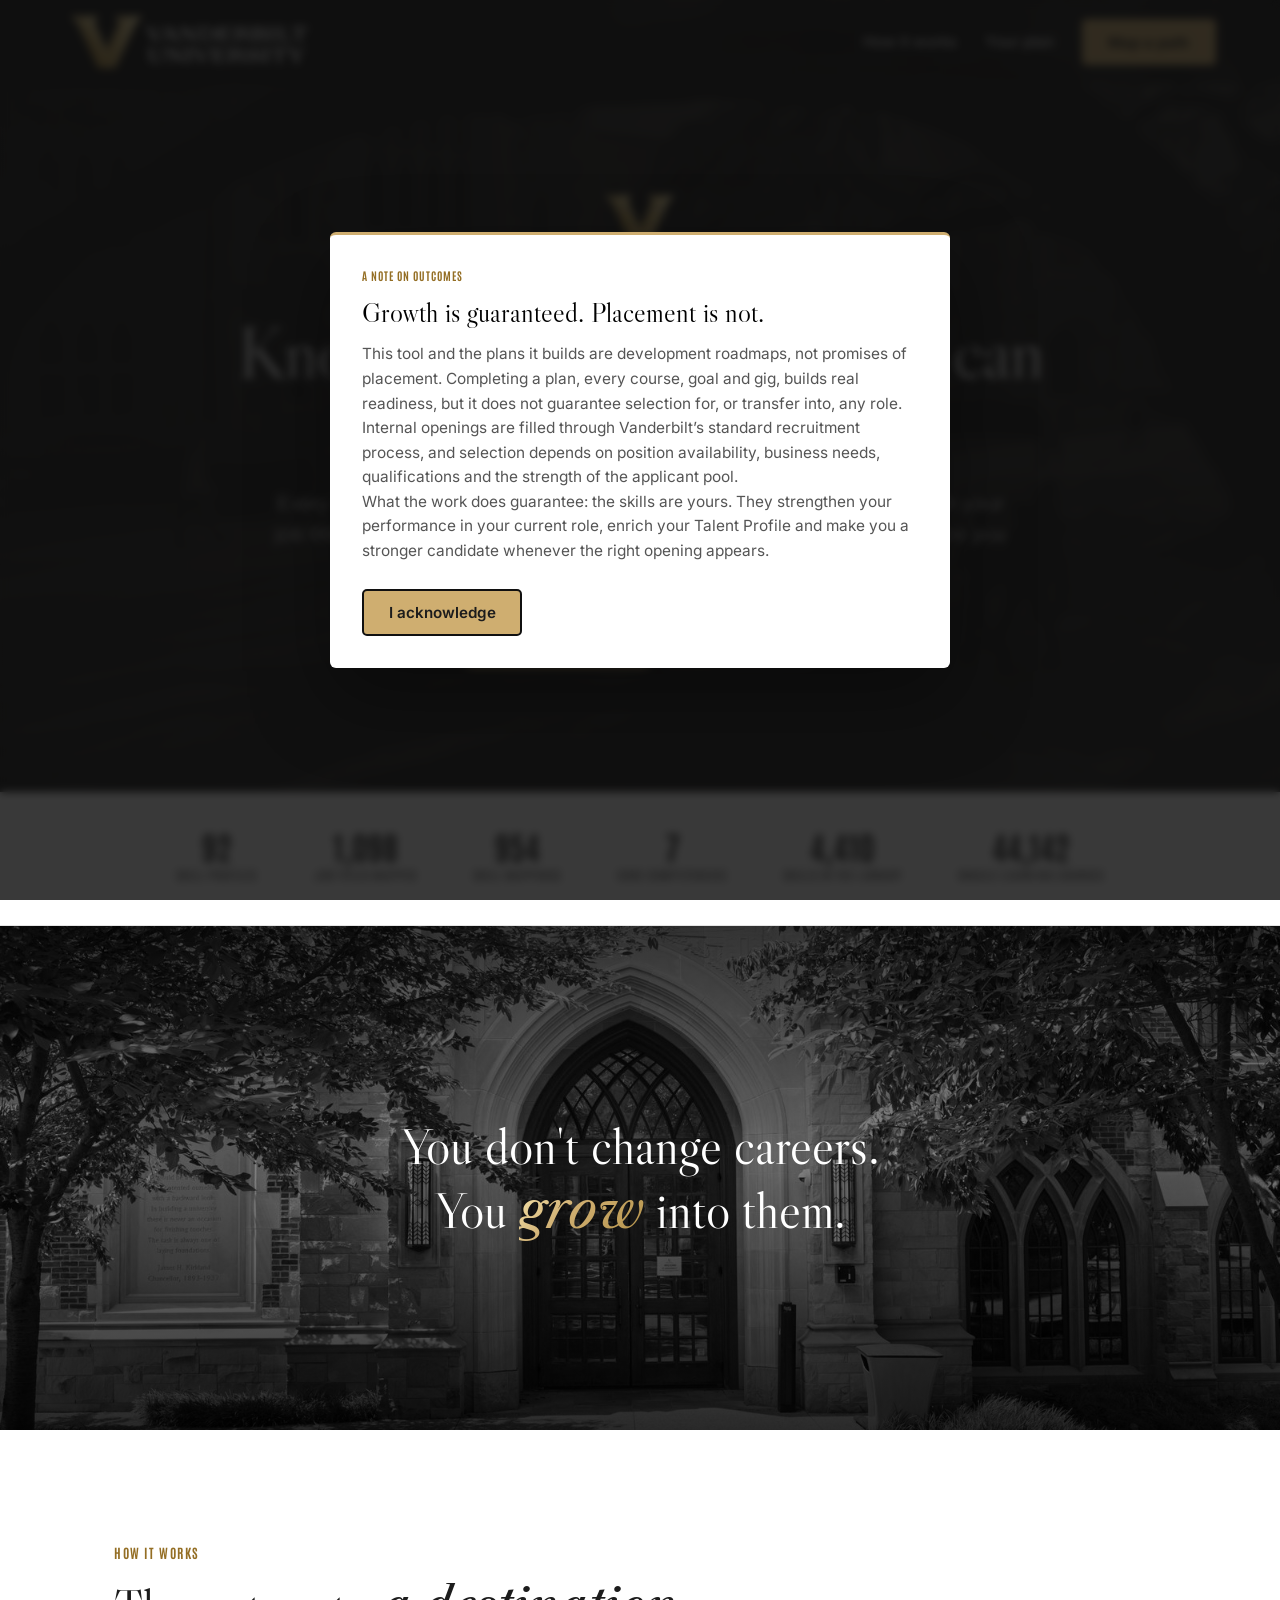
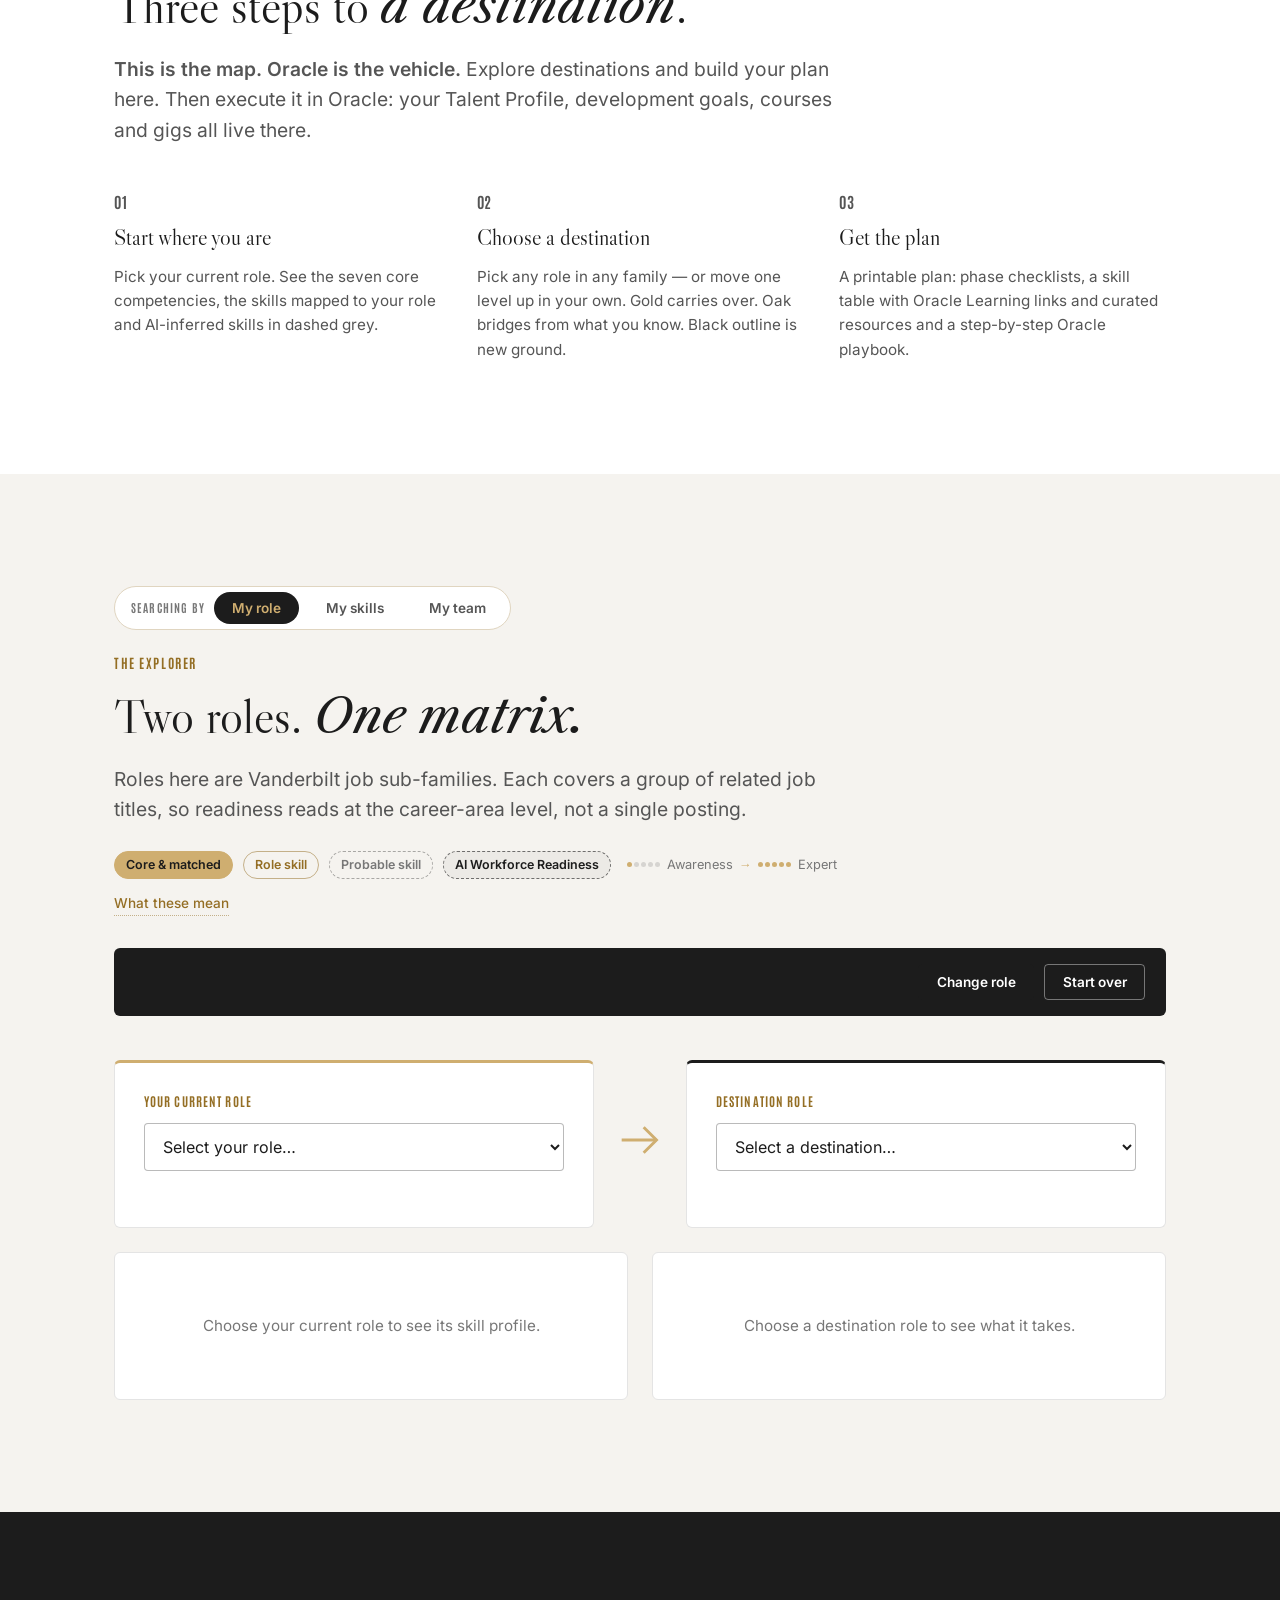
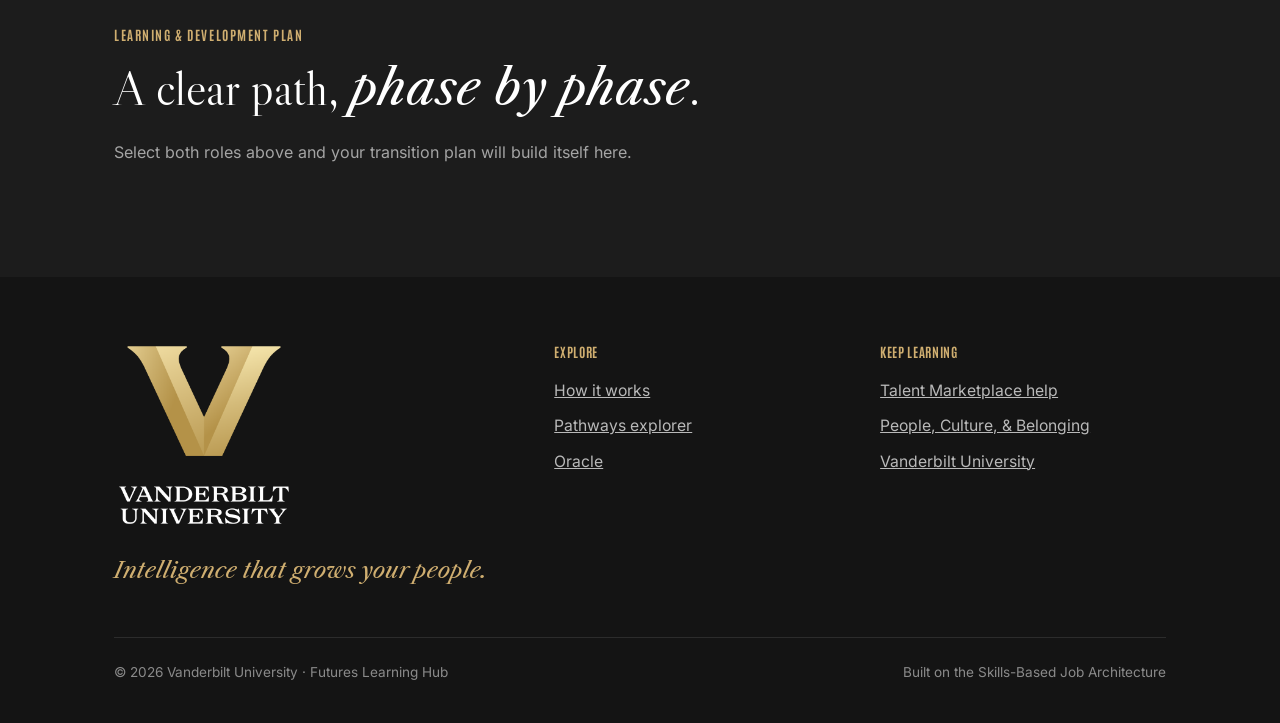
==== commit 0363ef14: "Re-ink the staff plan for its cream background The plan markup was built for the dark #plan section " ====
--- a/index.html
+++ b/index.html
@@ -20,7 +20,7 @@
 <link rel="apple-touch-icon" href="assets/img/favicon-96.png">
 <link rel="preload" href="assets/fonts/libre-caslon-display-latin-400-normal.woff2" as="font" type="font/woff2" crossorigin>
 <link rel="preload" href="assets/fonts/inter-latin-400-normal.woff2" as="font" type="font/woff2" crossorigin>
-<link rel="stylesheet" href="assets/css/styles.css?v=19">
+<link rel="stylesheet" href="assets/css/styles.css?v=22">
 <script>
   window.va = window.va || function () { (window.vaq = window.vaq || []).push(arguments); };
 </script>
@@ -422,6 +422,6 @@
   </div>
 </dialog>
 
-<script src="assets/js/app.js?v=19"></script>
+<script src="assets/js/app.js?v=22"></script>
 </body>
 </html>
--- a/assets/css/styles.css
+++ b/assets/css/styles.css
@@ -779,32 +779,39 @@
 /* The manager experience sits on cream, but the plan table, tags, date inputs
    and resource cards it reuses are styled for the dark plan section — re-ink
    every white-on-dark rule for a light background here. */
-#teamtool .tablewrap { border-color: var(--sand); background: #fff; }
-#teamtool .learntable th { color: var(--vu-oak); background: #faf8f4; border-bottom-color: var(--sand); }
-#teamtool .learntable td { color: var(--vu-black); border-bottom-color: var(--line); }
-#teamtool .learntable .lt-pri { color: var(--vu-oak); }
-#teamtool .lt-skill .skill-link { color: var(--vu-black); }
-#teamtool .lt-skill .skill-link:hover { color: var(--vu-oak); }
-#teamtool .lt-why b { color: var(--vu-black); }
-#teamtool .lt-tag--bridge { color: var(--vu-oak); }
-#teamtool .lt-tag--grow { border-color: rgba(28,28,28,.4); color: var(--ink-soft); }
-#teamtool .lt-tag--univ { border-color: rgba(28,28,28,.6); color: var(--vu-black); }
-#teamtool .lt-orc a { color: var(--vu-oak); }
-#teamtool .lt-none { color: var(--ink-soft); }
-#teamtool .learntable .pmeter i { background: rgba(28,28,28,.14); }
-#teamtool .lt-prof { color: var(--ink-soft); }
-#teamtool .dateinput { color: var(--vu-black); background: #fff; border-color: var(--sand); color-scheme: light; }
-#teamtool .skillres > p { color: var(--ink-soft); }
-#teamtool .skillres > p b { color: var(--vu-black); }
-#teamtool .skillres__card { border-color: var(--sand); background: #fff; }
-#teamtool .skillres__card li a { color: var(--vu-black); border-bottom-color: rgba(28,28,28,.3); }
-#teamtool .skillres__card li a:hover { color: var(--vu-oak); border-bottom-color: var(--vu-oak); }
-#teamtool .skillres__for { color: var(--gray-mid); }
-#teamtool .restype { border-color: rgba(28,28,28,.35); color: var(--ink-soft); }
-#teamtool .restype--free { border-color: var(--vu-oak); color: var(--vu-oak); }
-#teamtool .fresh { color: var(--gray-mid); }
-#teamtool .olink { color: var(--vu-oak); }
-#teamtool .olink:hover { color: var(--vu-black); }
+/* The plan was built for the dark #plan section. On cream, oak text lands at 4.2:1 and the
+   mid grey at 4.4:1 — both under AA. Re-point the tokens for these two sections and every
+   descendant inherits an accessible shade, rather than patching selector by selector. */
+#myrole, #teamtool { --vu-oak: #805F1E; --gray-mid: #6B6B6B; }
+
+#teamtool .tablewrap, #myrole .tablewrap { border-color: var(--sand); background: #fff; }
+#teamtool .learntable th, #myrole .learntable th { color: var(--vu-oak); background: #faf8f4; border-bottom-color: var(--sand); }
+#teamtool .learntable td, #myrole .learntable td { color: var(--vu-black); border-bottom-color: var(--line); }
+#teamtool .learntable .lt-pri, #myrole .learntable .lt-pri { color: var(--vu-oak); }
+#teamtool .lt-skill .skill-link, #myrole .lt-skill .skill-link { color: var(--vu-black); }
+#teamtool .lt-skill .skill-link:hover, #myrole .lt-skill .skill-link:hover { color: var(--vu-oak); }
+#teamtool .lt-why b, #myrole .lt-why b { color: var(--vu-black); }
+#teamtool .lt-tag--bridge, #myrole .lt-tag--bridge { color: var(--vu-oak); }
+#teamtool .lt-tag--grow, #myrole .lt-tag--grow { border-color: rgba(28,28,28,.4); color: var(--ink-soft); }
+#teamtool .lt-tag--univ, #myrole .lt-tag--univ { border-color: rgba(28,28,28,.6); color: var(--vu-black); }
+#teamtool .lt-orc a, #myrole .lt-orc a { color: var(--vu-oak); }
+#teamtool .lt-none, #myrole .lt-none { color: var(--ink-soft); }
+#teamtool .learntable .pmeter i, #myrole .learntable .pmeter i { background: rgba(28,28,28,.14); }
+#teamtool .lt-prof, #myrole .lt-prof { color: var(--ink-soft); }
+#teamtool .dateinput, #myrole .dateinput { color: var(--vu-black); background: #fff; border-color: var(--sand); color-scheme: light; }
+#teamtool .skillres > p, #myrole .skillres > p { color: var(--ink-soft); }
+#teamtool .skillres > p b, #myrole .skillres > p b { color: var(--vu-black); }
+#teamtool .skillres__card, #myrole .skillres__card { border-color: var(--sand); background: #fff; }
+/* Flat gold is a 1.9:1 heading on white — legible only on the dark plan. */
+#teamtool .skillres__card h4, #myrole .skillres__card h4 { color: var(--vu-oak); }
+#teamtool .skillres__card li a, #myrole .skillres__card li a { color: var(--vu-black); border-bottom-color: rgba(28,28,28,.3); }
+#teamtool .skillres__card li a:hover, #myrole .skillres__card li a:hover { color: var(--vu-oak); border-bottom-color: var(--vu-oak); }
+#teamtool .skillres__for, #myrole .skillres__for { color: var(--gray-mid); }
+#teamtool .restype, #myrole .restype { border-color: rgba(28,28,28,.35); color: var(--ink-soft); }
+#teamtool .restype--free, #myrole .restype--free { border-color: var(--vu-oak); color: var(--vu-oak); }
+#teamtool .fresh, #myrole .fresh { color: var(--gray-mid); }
+#teamtool .olink, #myrole .olink { color: var(--vu-oak); }
+#teamtool .olink:hover, #myrole .olink:hover { color: var(--vu-black); }
 #teamtool[hidden] { display: none !important; }
 
 /* ---------- Phones: the rating and plan tables stack into cards ----------
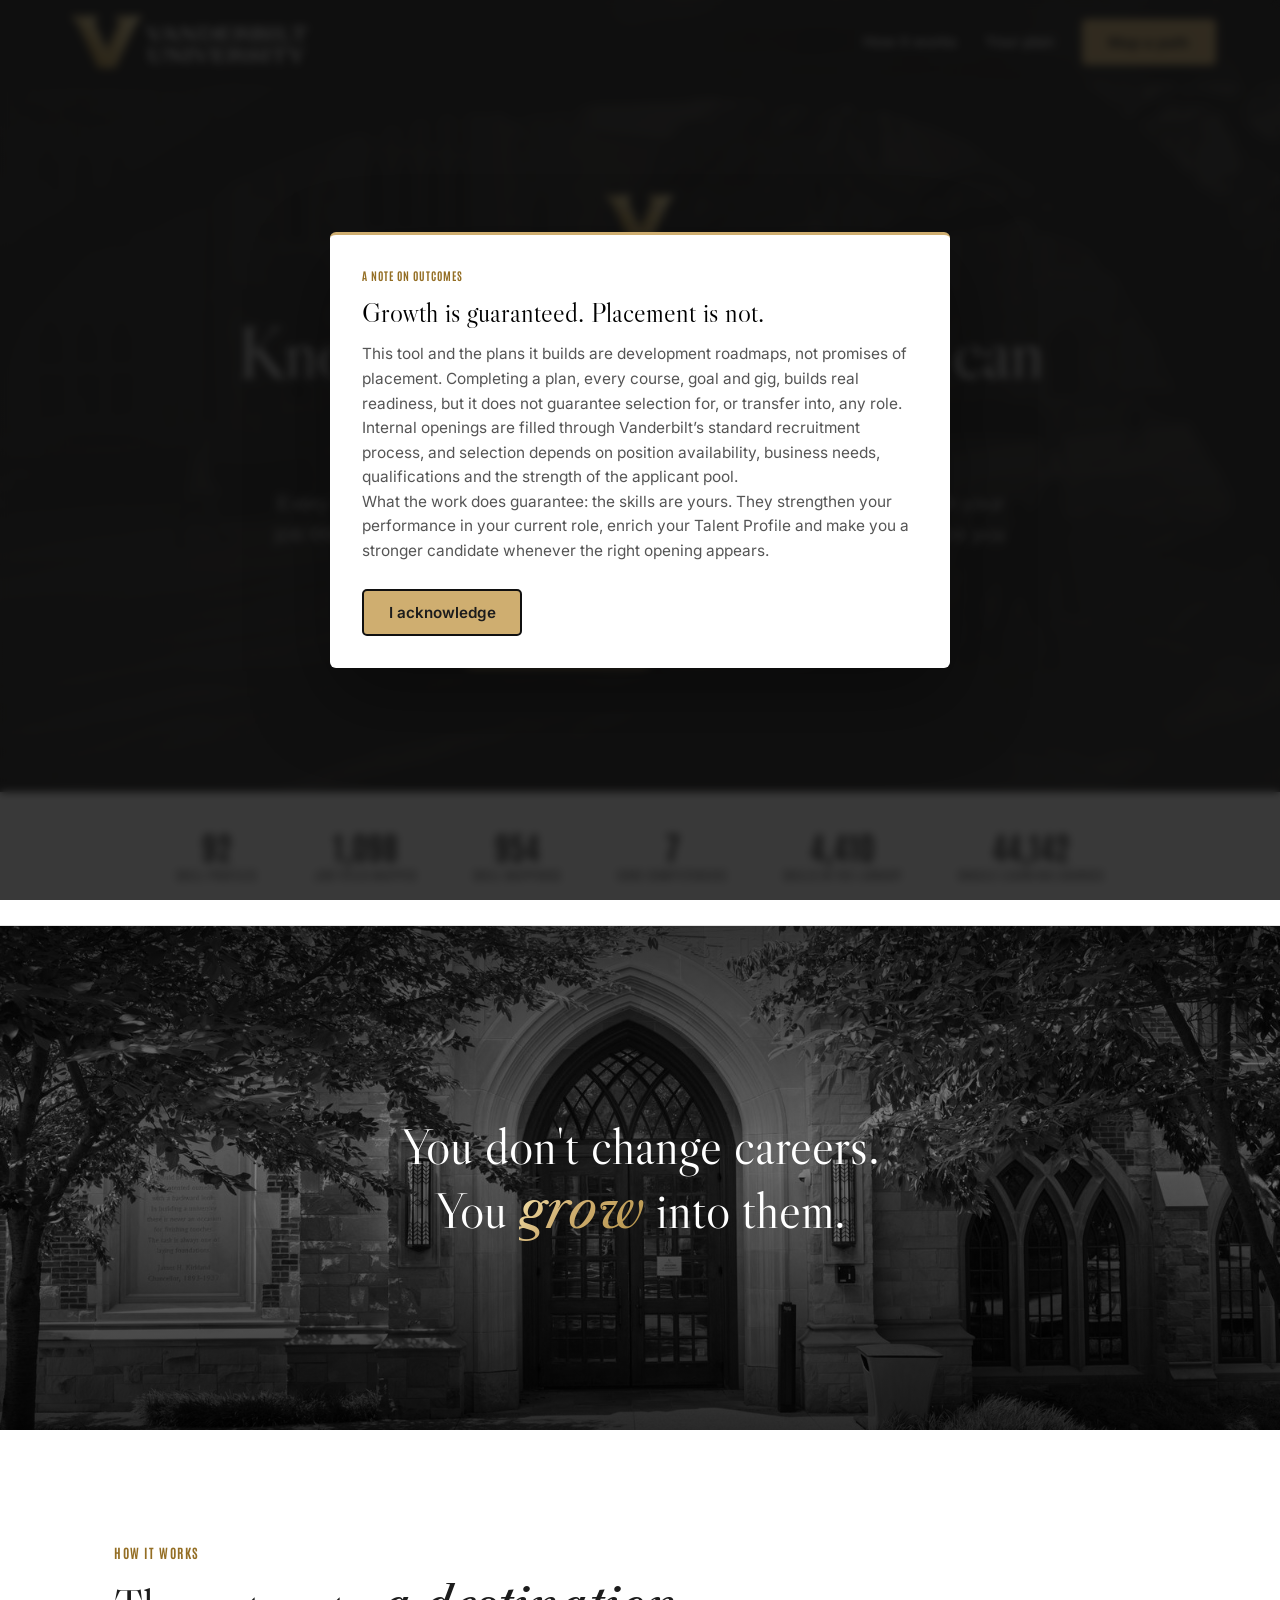
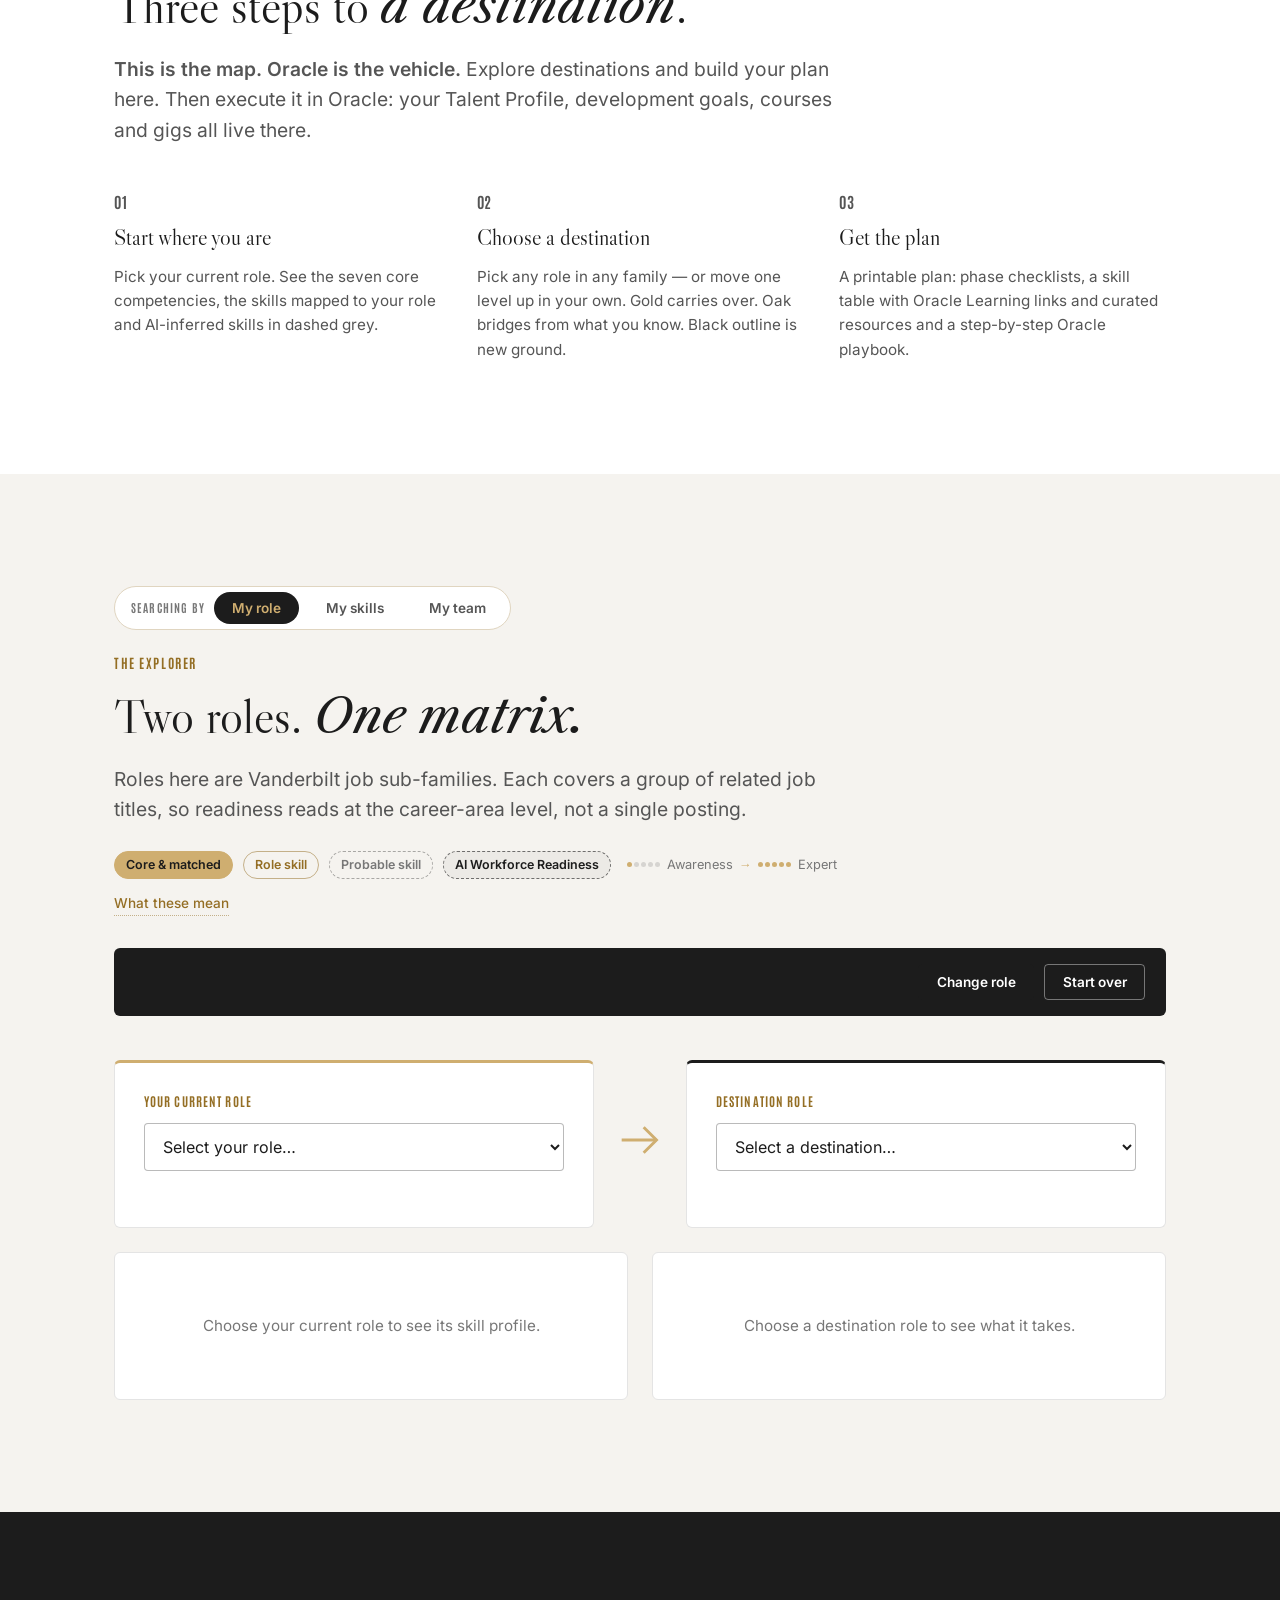
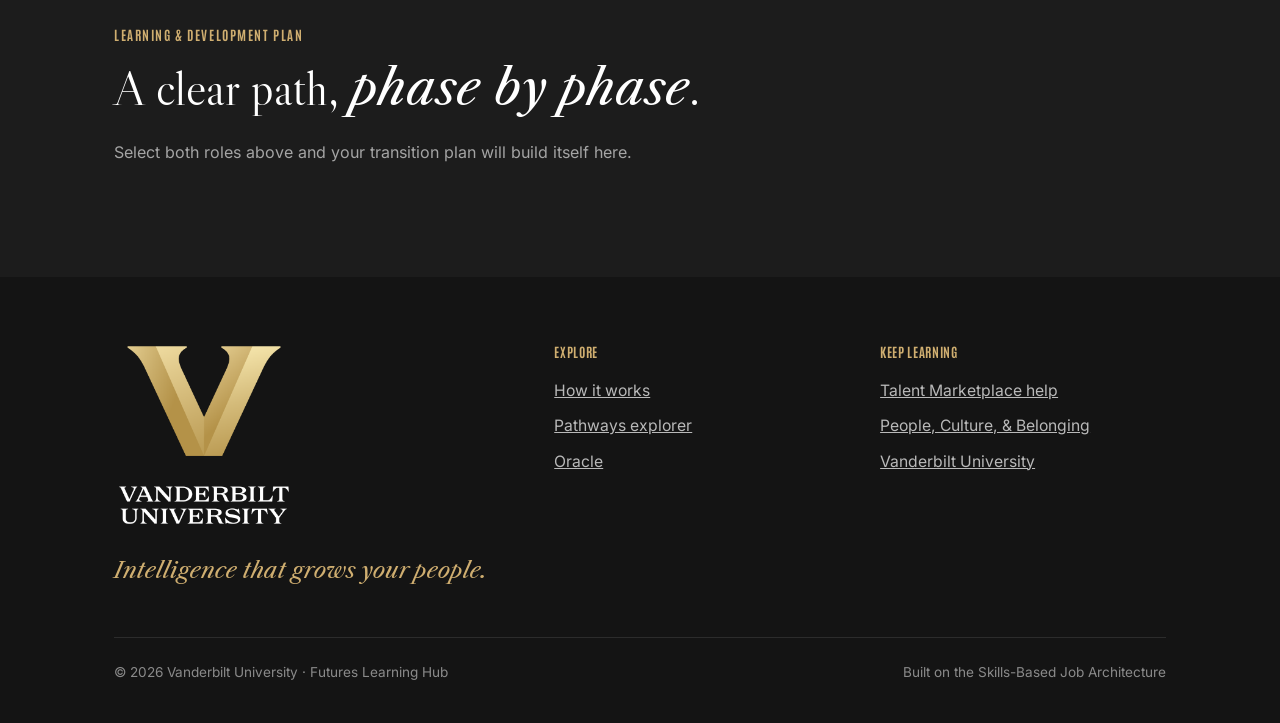
==== commit 81f80d1c: "Rename Talent Compass to Talent Portal Title, social meta, hero eyebrow, skip link, README and file " ====
--- a/index.html
+++ b/index.html
@@ -3,31 +3,31 @@
 <head>
 <meta charset="UTF-8">
 <meta name="viewport" content="width=device-width, initial-scale=1">
-<title>Talent Compass | Vanderbilt Career Pathways</title>
+<title>Talent Portal | Vanderbilt Career Pathways</title>
 <meta name="description" content="Know exactly where you can go. Search your Vanderbilt job title, rate your skills against what the role expects and get a printable development plan.">
 <meta property="og:type" content="website">
-<meta property="og:title" content="Talent Compass | Vanderbilt Career Pathways">
+<meta property="og:title" content="Talent Portal | Vanderbilt Career Pathways">
 <meta property="og:description" content="Know exactly where you can go. Search your job title, see the skills your role expects and build a plan across 1,098 Vanderbilt job titles.">
 <meta property="og:url" content="https://me5231979.github.io/skill_matrix/">
-<meta property="og:image" content="https://me5231979.github.io/skill_matrix/assets/img/social-card-talent-compass.jpg">
+<meta property="og:image" content="https://me5231979.github.io/skill_matrix/assets/img/social-card-talent-portal.jpg">
 <meta property="og:image:width" content="1200">
 <meta property="og:image:height" content="630">
 <meta name="twitter:card" content="summary_large_image">
-<meta name="twitter:title" content="Talent Compass | Vanderbilt Career Pathways">
-<meta name="twitter:image" content="https://me5231979.github.io/skill_matrix/assets/img/social-card-talent-compass.jpg">
+<meta name="twitter:title" content="Talent Portal | Vanderbilt Career Pathways">
+<meta name="twitter:image" content="https://me5231979.github.io/skill_matrix/assets/img/social-card-talent-portal.jpg">
 <link rel="icon" href="assets/img/favicon.ico" sizes="any">
 <link rel="icon" href="assets/img/favicon.svg" type="image/svg+xml">
 <link rel="apple-touch-icon" href="assets/img/favicon-96.png">
 <link rel="preload" href="assets/fonts/libre-caslon-display-latin-400-normal.woff2" as="font" type="font/woff2" crossorigin>
 <link rel="preload" href="assets/fonts/inter-latin-400-normal.woff2" as="font" type="font/woff2" crossorigin>
-<link rel="stylesheet" href="assets/css/styles.css?v=22">
+<link rel="stylesheet" href="assets/css/styles.css?v=23">
 <script>
   window.va = window.va || function () { (window.vaq = window.vaq || []).push(arguments); };
 </script>
 <script defer src="/_vercel/insights/script.js"></script>
 </head>
 <body>
-<a class="skip-link" href="#myrole">Skip to the compass</a>
+<a class="skip-link" href="#myrole">Skip to the portal</a>
 
 <!-- ===================== NAV ===================== -->
 <header class="nav" id="nav">
@@ -55,7 +55,7 @@
     <div class="hero__grid" aria-hidden="true"></div>
     <div class="wrap">
       <img src="assets/img/vu-v-icon.png" alt="Vanderbilt V" width="72" height="66" class="hero__mark" data-reveal>
-      <p class="eyebrow" data-reveal>Vanderbilt &middot; Talent Compass</p>
+      <p class="eyebrow" data-reveal>Vanderbilt &middot; Talent Portal</p>
       <h1 class="h-hero" data-reveal>Know <em class="gold-text">exactly</em> where you can go.</h1>
       <p class="lead" data-reveal>Every Vanderbilt role is built on skills. Now your path forward is too. Search your job title, rate yourself against what the role expects, and get a plan for where you want to go next. The Summit is closer than you think.</p>
       <div class="hero__cta" data-reveal>
@@ -422,6 +422,6 @@
   </div>
 </dialog>
 
-<script src="assets/js/app.js?v=22"></script>
+<script src="assets/js/app.js?v=23"></script>
 </body>
 </html>
--- a/assets/css/styles.css
+++ b/assets/css/styles.css
@@ -1,5 +1,5 @@
 /* =====================================================================
-   VANDERBILT TALENT COMPASS — CAREER PATHWAYS EXPLORER
+   VANDERBILT TALENT PORTAL — CAREER PATHWAYS EXPLORER
    FLH system: black / white / flat gold, engraved not bubbly.
    ===================================================================== */
 
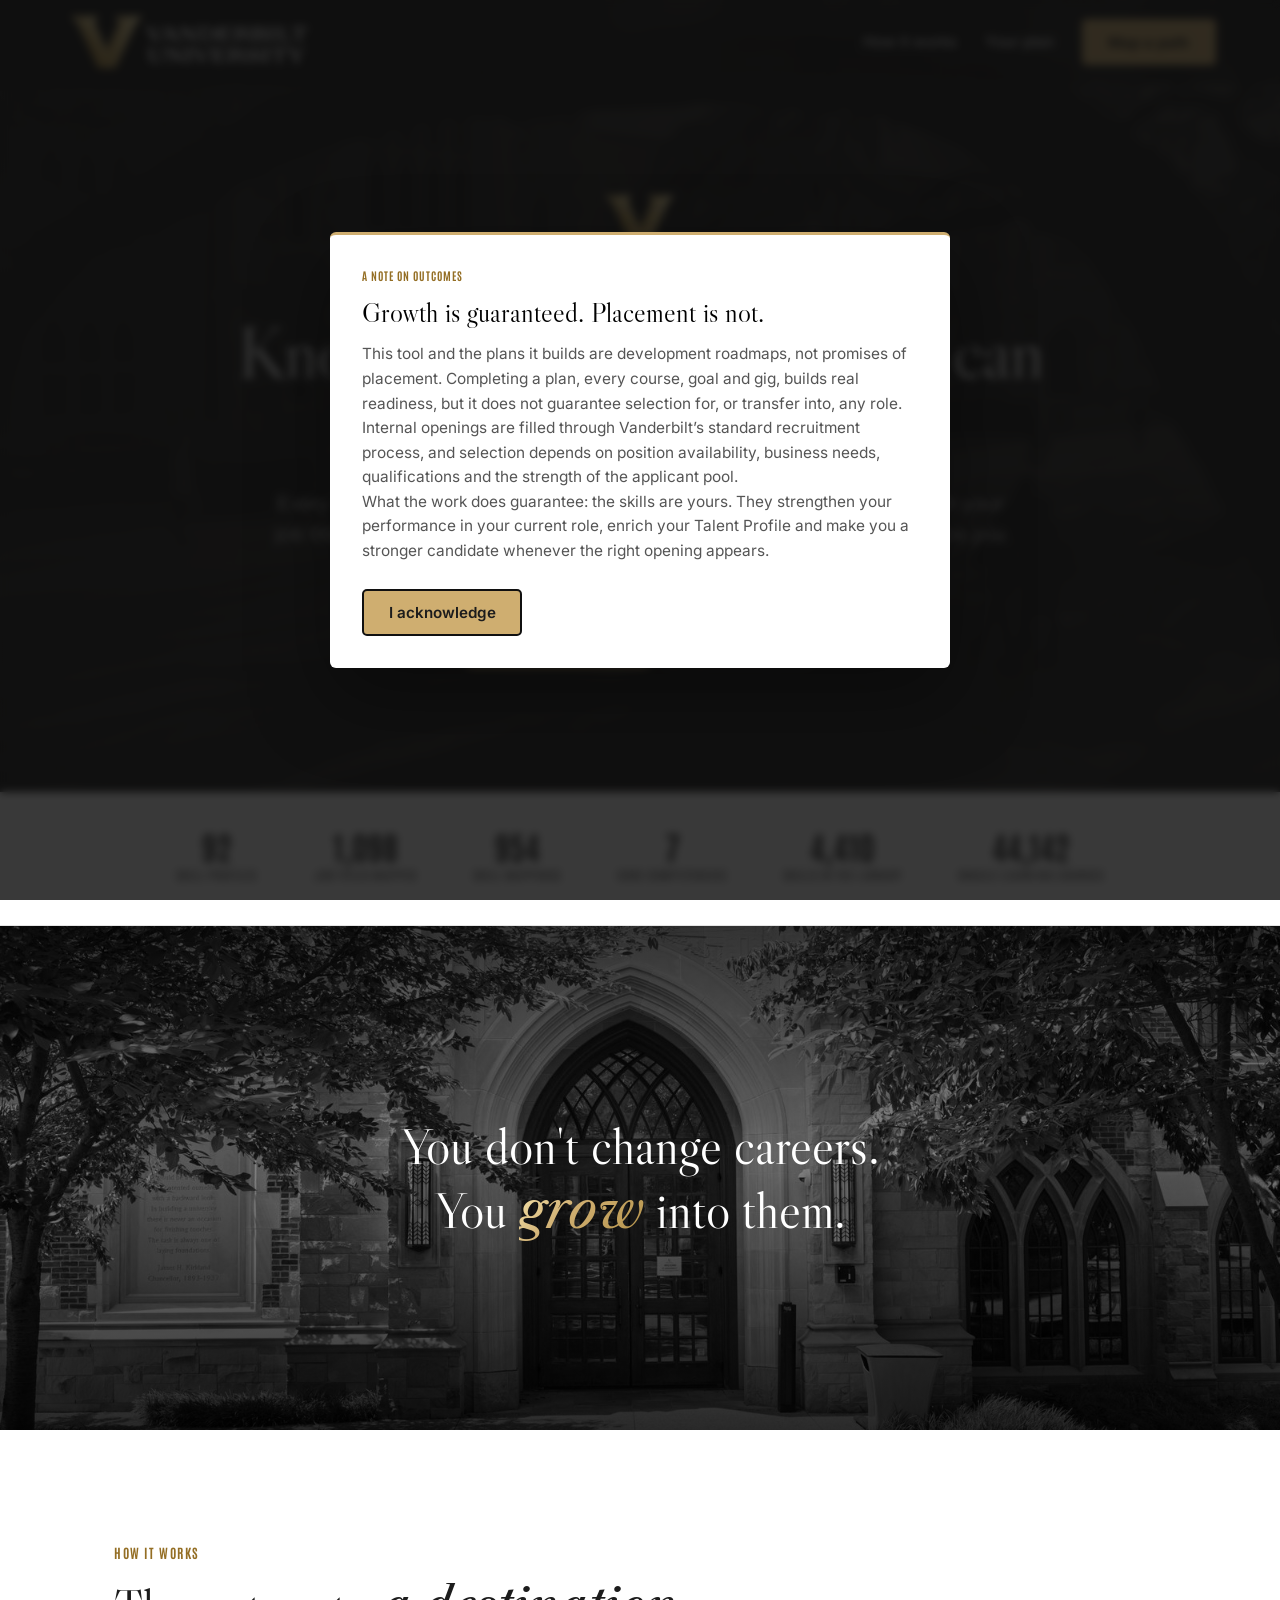
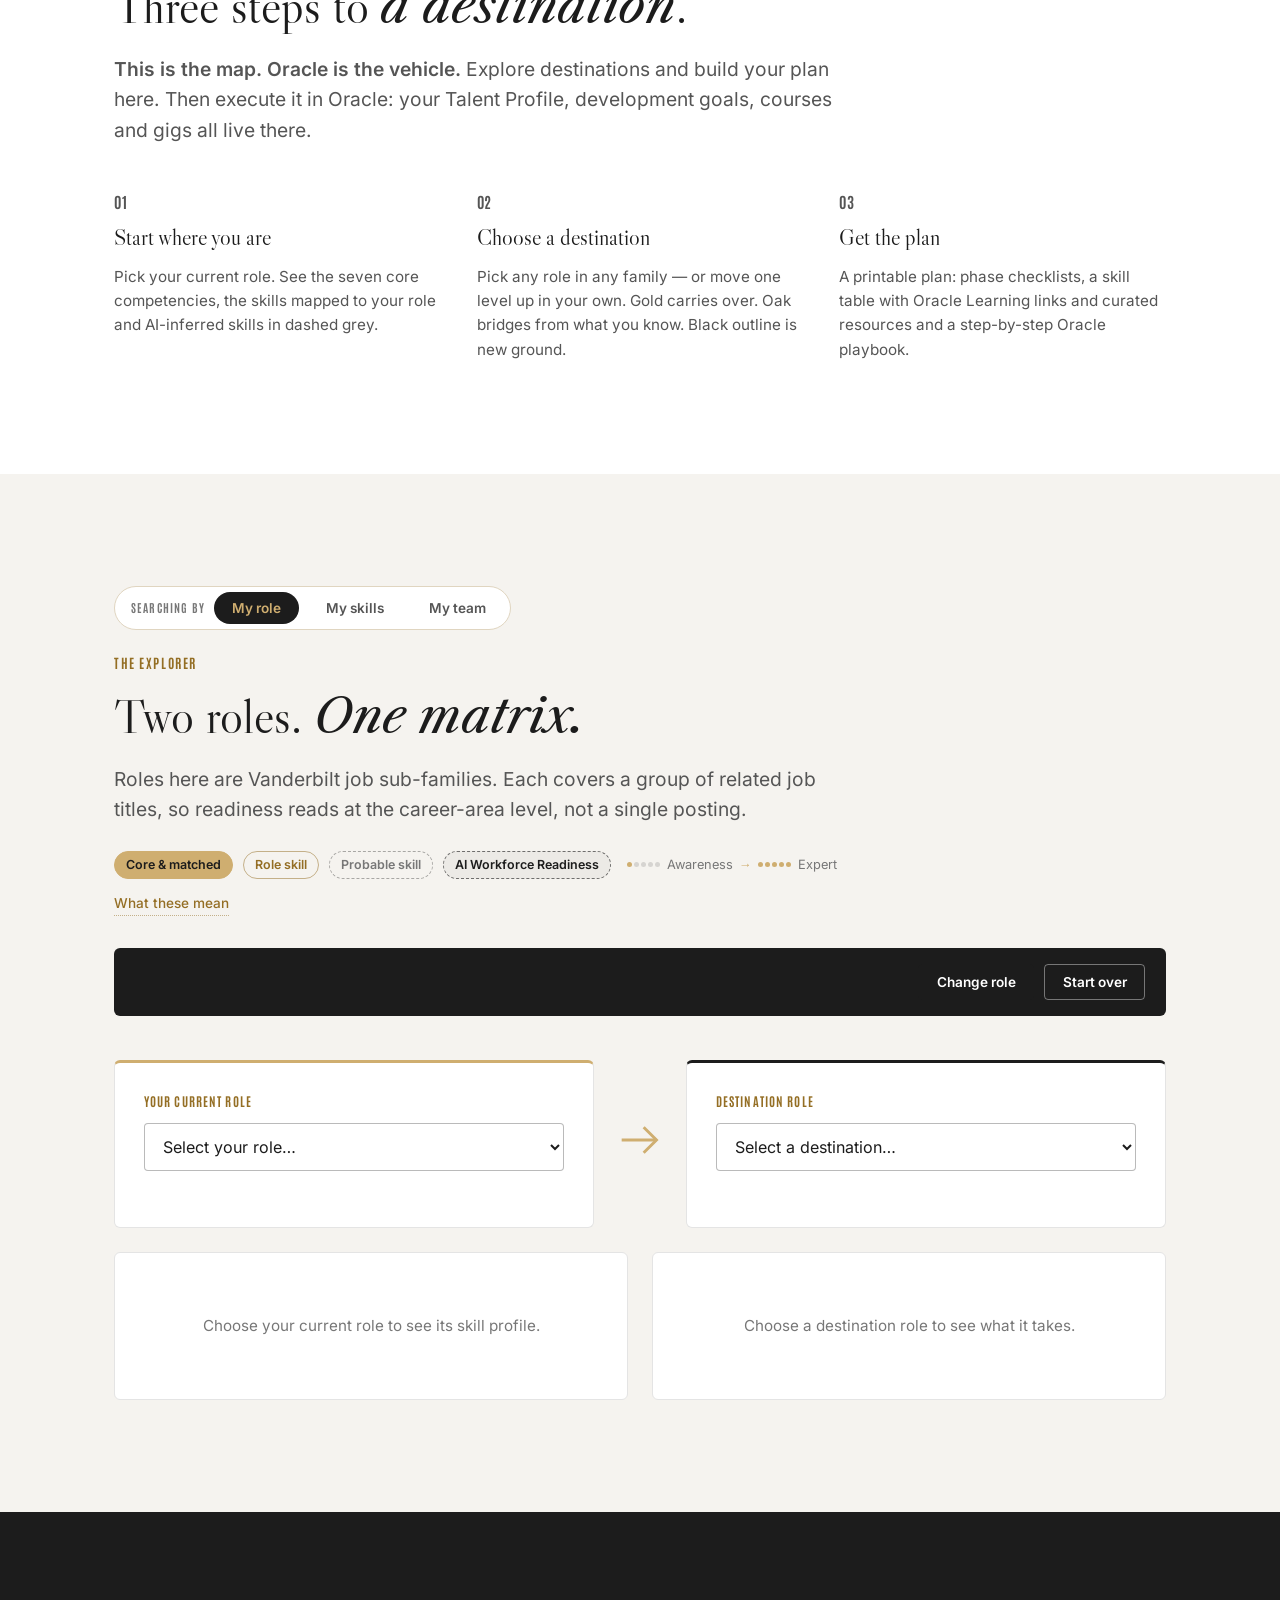
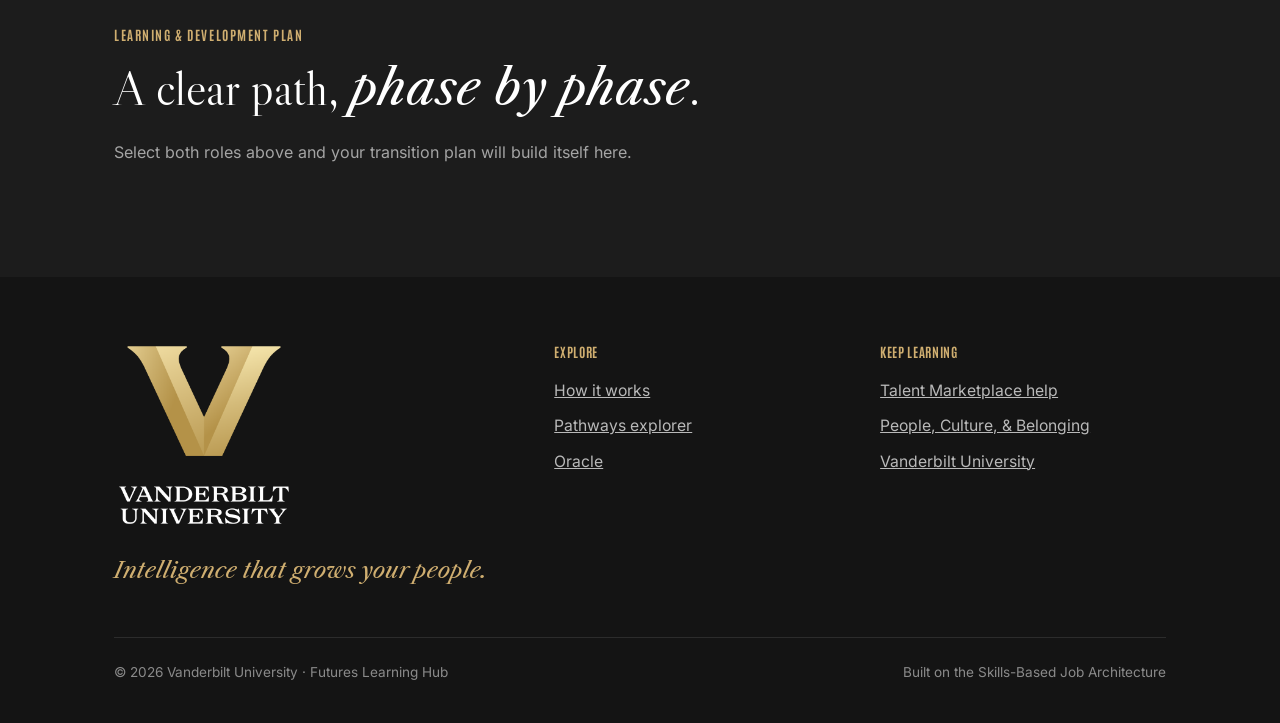
==== commit b4346044: "Rename Talent Portal to Transfer Portal Title, social meta, hero eyebrow, README and file headers. S" ====
--- a/index.html
+++ b/index.html
@@ -3,24 +3,24 @@
 <head>
 <meta charset="UTF-8">
 <meta name="viewport" content="width=device-width, initial-scale=1">
-<title>Talent Portal | Vanderbilt Career Pathways</title>
+<title>Transfer Portal | Vanderbilt Career Pathways</title>
 <meta name="description" content="Know exactly where you can go. Search your Vanderbilt job title, rate your skills against what the role expects and get a printable development plan.">
 <meta property="og:type" content="website">
-<meta property="og:title" content="Talent Portal | Vanderbilt Career Pathways">
+<meta property="og:title" content="Transfer Portal | Vanderbilt Career Pathways">
 <meta property="og:description" content="Know exactly where you can go. Search your job title, see the skills your role expects and build a plan across 1,098 Vanderbilt job titles.">
 <meta property="og:url" content="https://me5231979.github.io/skill_matrix/">
-<meta property="og:image" content="https://me5231979.github.io/skill_matrix/assets/img/social-card-talent-portal.jpg">
+<meta property="og:image" content="https://me5231979.github.io/skill_matrix/assets/img/social-card-transfer-portal.jpg">
 <meta property="og:image:width" content="1200">
 <meta property="og:image:height" content="630">
 <meta name="twitter:card" content="summary_large_image">
-<meta name="twitter:title" content="Talent Portal | Vanderbilt Career Pathways">
-<meta name="twitter:image" content="https://me5231979.github.io/skill_matrix/assets/img/social-card-talent-portal.jpg">
+<meta name="twitter:title" content="Transfer Portal | Vanderbilt Career Pathways">
+<meta name="twitter:image" content="https://me5231979.github.io/skill_matrix/assets/img/social-card-transfer-portal.jpg">
 <link rel="icon" href="assets/img/favicon.ico" sizes="any">
 <link rel="icon" href="assets/img/favicon.svg" type="image/svg+xml">
 <link rel="apple-touch-icon" href="assets/img/favicon-96.png">
 <link rel="preload" href="assets/fonts/libre-caslon-display-latin-400-normal.woff2" as="font" type="font/woff2" crossorigin>
 <link rel="preload" href="assets/fonts/inter-latin-400-normal.woff2" as="font" type="font/woff2" crossorigin>
-<link rel="stylesheet" href="assets/css/styles.css?v=23">
+<link rel="stylesheet" href="assets/css/styles.css?v=24">
 <script>
   window.va = window.va || function () { (window.vaq = window.vaq || []).push(arguments); };
 </script>
@@ -55,7 +55,7 @@
     <div class="hero__grid" aria-hidden="true"></div>
     <div class="wrap">
       <img src="assets/img/vu-v-icon.png" alt="Vanderbilt V" width="72" height="66" class="hero__mark" data-reveal>
-      <p class="eyebrow" data-reveal>Vanderbilt &middot; Talent Portal</p>
+      <p class="eyebrow" data-reveal>Vanderbilt &middot; Transfer Portal</p>
       <h1 class="h-hero" data-reveal>Know <em class="gold-text">exactly</em> where you can go.</h1>
       <p class="lead" data-reveal>Every Vanderbilt role is built on skills. Now your path forward is too. Search your job title, rate yourself against what the role expects, and get a plan for where you want to go next. The Summit is closer than you think.</p>
       <div class="hero__cta" data-reveal>
@@ -422,6 +422,6 @@
   </div>
 </dialog>
 
-<script src="assets/js/app.js?v=23"></script>
+<script src="assets/js/app.js?v=24"></script>
 </body>
 </html>
--- a/assets/css/styles.css
+++ b/assets/css/styles.css
@@ -1,5 +1,5 @@
 /* =====================================================================
-   VANDERBILT TALENT PORTAL — CAREER PATHWAYS EXPLORER
+   VANDERBILT TRANSFER PORTAL — CAREER PATHWAYS EXPLORER
    FLH system: black / white / flat gold, engraved not bubbly.
    ===================================================================== */
 
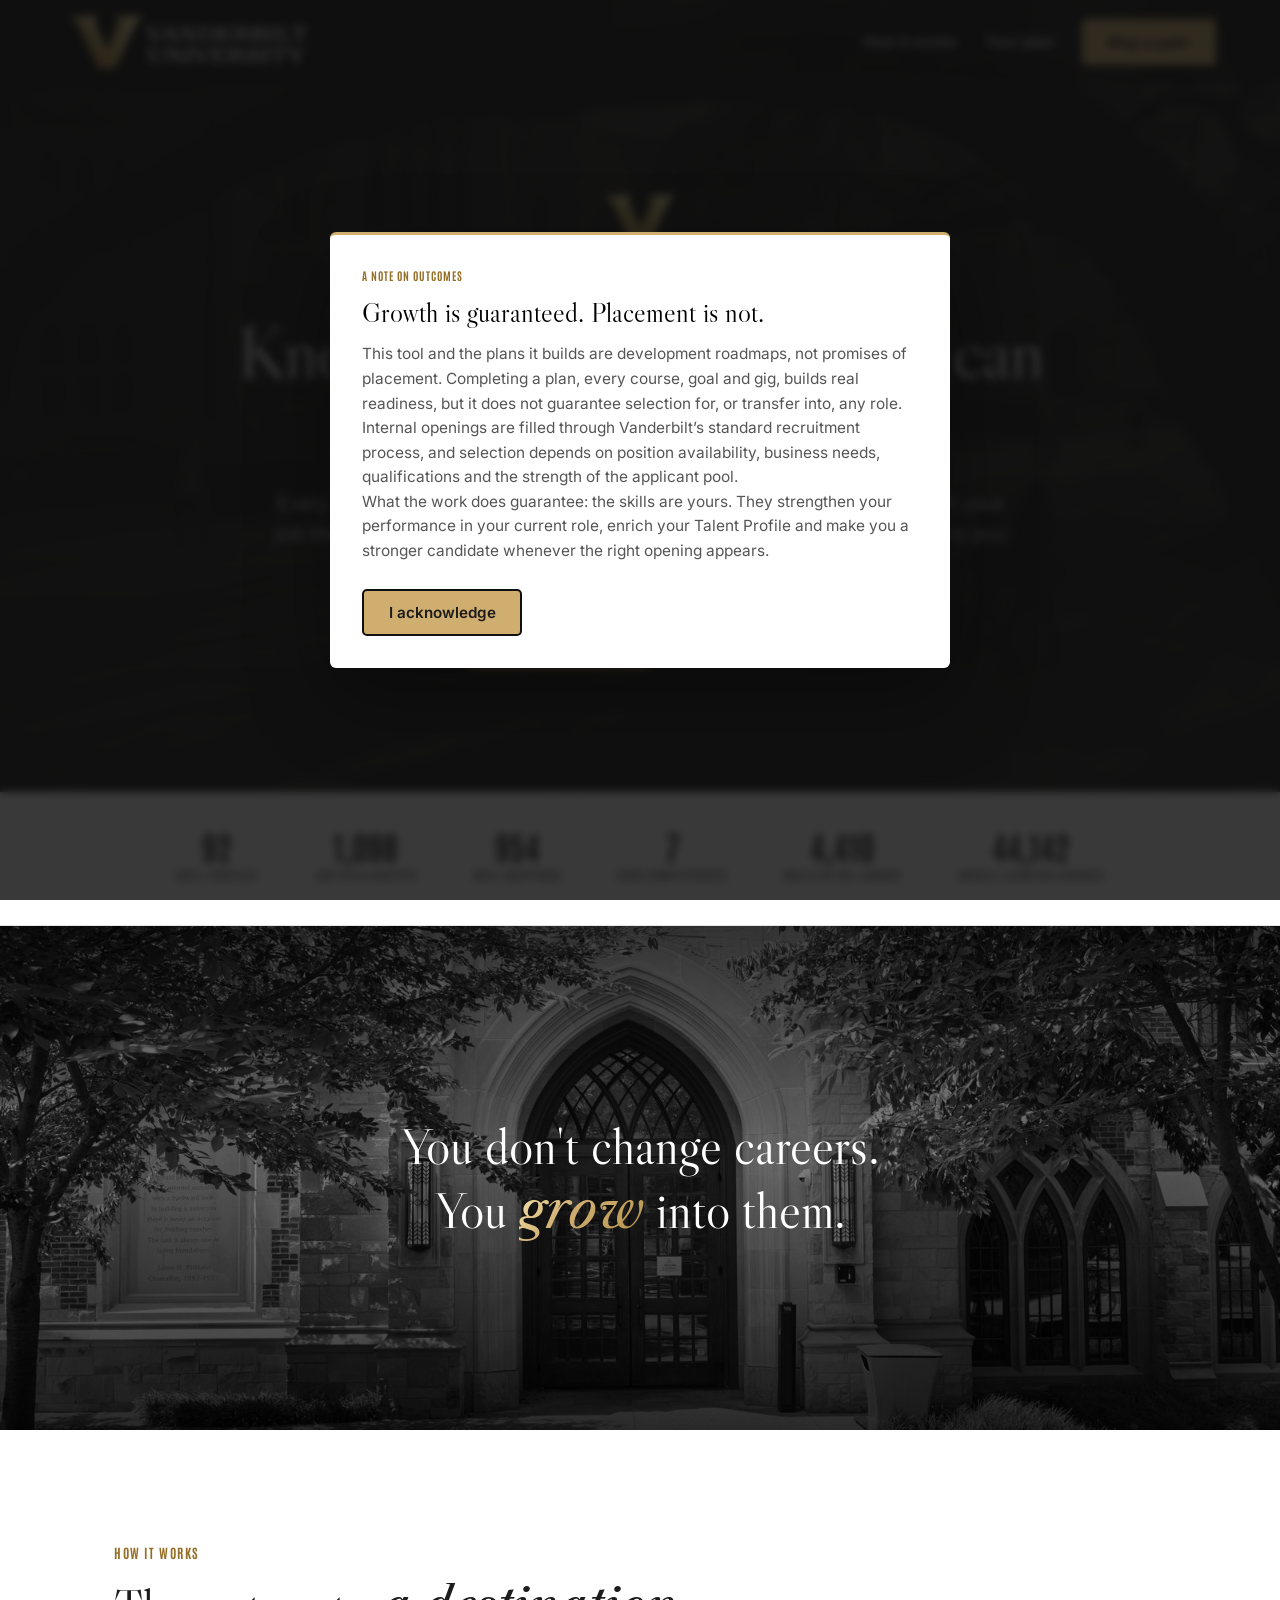
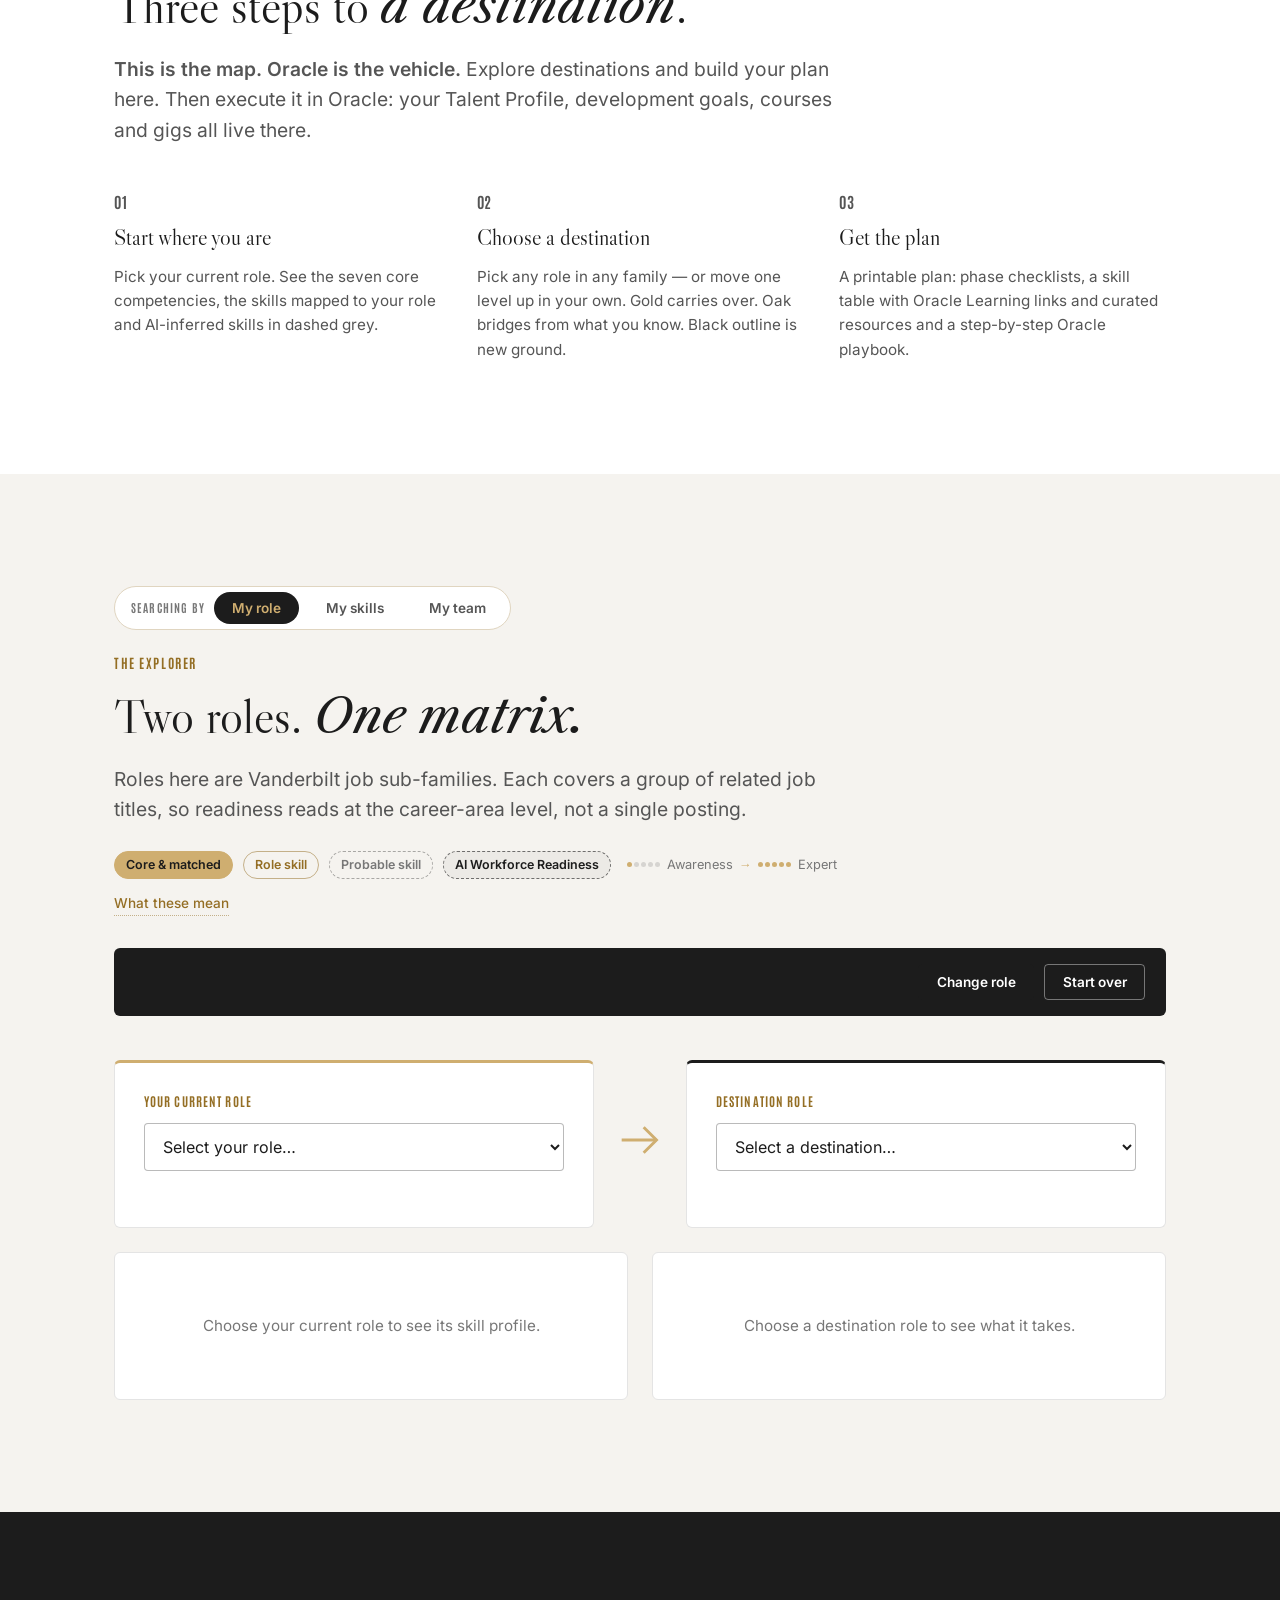
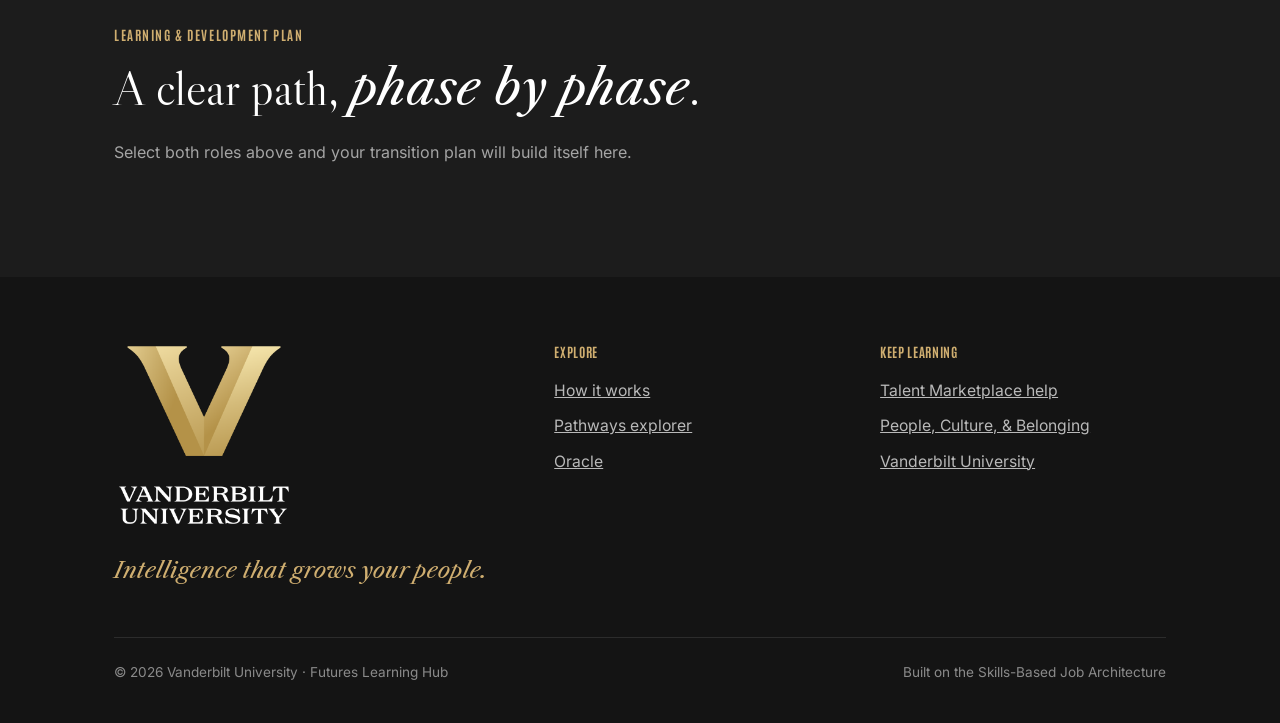
==== commit faedbb85: "Browse-all destination list; every plan becomes the black plan document Grow to transfer now offers " ====
--- a/index.html
+++ b/index.html
@@ -20,7 +20,7 @@
 <link rel="apple-touch-icon" href="assets/img/favicon-96.png">
 <link rel="preload" href="assets/fonts/libre-caslon-display-latin-400-normal.woff2" as="font" type="font/woff2" crossorigin>
 <link rel="preload" href="assets/fonts/inter-latin-400-normal.woff2" as="font" type="font/woff2" crossorigin>
-<link rel="stylesheet" href="assets/css/styles.css?v=24">
+<link rel="stylesheet" href="assets/css/styles.css?v=25">
 <script>
   window.va = window.va || function () { (window.vaq = window.vaq || []).push(arguments); };
 </script>
@@ -422,6 +422,6 @@
   </div>
 </dialog>
 
-<script src="assets/js/app.js?v=24"></script>
+<script src="assets/js/app.js?v=25"></script>
 </body>
 </html>
--- a/assets/css/styles.css
+++ b/assets/css/styles.css
@@ -847,3 +847,71 @@
   .planhead__top { flex-direction: column; }
   .planhead__print { width: 100%; }
 }
+
+/* ---------- Browse-all destination list ---------- */
+.rolebrowse { margin-top: 1rem; border: 1px solid var(--sand); border-radius: 6px; background: #fff; }
+.rolebrowse > summary { cursor: pointer; list-style: none; display: flex; align-items: center; gap: .5rem;
+  padding: .7rem 1rem; font-family: var(--font-condensed); font-weight: 700; text-transform: uppercase;
+  letter-spacing: .07em; font-size: .72rem; color: var(--vu-oak); }
+.rolebrowse > summary::-webkit-details-marker { display: none; }
+.rolebrowse > summary::after { content: '\25BE'; margin-left: auto; transition: transform .2s; }
+.rolebrowse[open] > summary { border-bottom: 1px solid var(--line); }
+.rolebrowse[open] > summary::after { transform: rotate(180deg); }
+.rolebrowse__list { max-height: 340px; overflow-y: auto; overscroll-behavior: contain; }
+.rolebrowse__fam { position: sticky; top: 0; z-index: 1; background: #faf8f4;
+  font-family: var(--font-condensed); font-weight: 700; text-transform: uppercase; letter-spacing: .08em;
+  font-size: .66rem; color: var(--vu-oak); padding: .45rem 1rem; margin: 0; border-bottom: 1px solid var(--line); }
+.rolebrowse__opt { display: flex; justify-content: space-between; align-items: baseline; gap: 1rem;
+  width: 100%; text-align: left; padding: .5rem 1rem; background: none; border: 0;
+  border-bottom: 1px solid var(--line); cursor: pointer; font-size: .86rem; color: var(--vu-black); font-family: inherit; }
+.rolebrowse__opt:hover { background: rgba(207,174,112,.14); }
+.rolebrowse__opt small { color: var(--gray-mid, #6B6B6B); font-size: .72rem; flex: none; text-align: right; }
+
+/* ---------- The development plan as the black plan document ----------
+   The audit sections sit on cream and re-ink the shared plan components for light
+   backgrounds; .devdoc wraps the built plan in the dark #plan treatment, so every
+   path ends in the same black document. Screen-only: print keeps the light re-ink. */
+@media screen {
+  #myrole .devdoc, #teamtool .devdoc { background: #1C1C1C; border-radius: 10px; border-top: 0;
+    padding: 1.9rem clamp(1rem, 3vw, 2.1rem) 2.1rem; }
+  #myrole .devdoc h3, #teamtool .devdoc h3, #myrole .devdoc h4, #teamtool .devdoc h4 { color: #fff; }
+  #myrole .devdoc .tt__sub, #teamtool .devdoc .tt__sub { color: rgba(255,255,255,.7); }
+  #myrole .devdoc .tablewrap, #teamtool .devdoc .tablewrap { background: transparent; border-color: rgba(255,255,255,.16); }
+  #myrole .devdoc .learntable th, #teamtool .devdoc .learntable th { color: var(--vu-gold-flat);
+    background: rgba(255,255,255,.04); border-bottom-color: rgba(255,255,255,.2); }
+  #myrole .devdoc .learntable td, #teamtool .devdoc .learntable td { color: rgba(255,255,255,.82);
+    border-bottom-color: rgba(255,255,255,.1); }
+  #myrole .devdoc .learntable .lt-pri, #teamtool .devdoc .learntable .lt-pri { color: var(--vu-gold-flat); }
+  #myrole .devdoc .lt-skill .skill-link, #teamtool .devdoc .lt-skill .skill-link { color: #fff; }
+  #myrole .devdoc .lt-skill .skill-link:hover, #teamtool .devdoc .lt-skill .skill-link:hover { color: var(--vu-gold-flat); }
+  #myrole .devdoc .lt-why b, #teamtool .devdoc .lt-why b { color: #fff; }
+  #myrole .devdoc .lt-orc a, #teamtool .devdoc .lt-orc a { color: var(--vu-gold-flat); }
+  #myrole .devdoc .lt-none, #teamtool .devdoc .lt-none { color: rgba(255,255,255,.5); }
+  #myrole .devdoc .learntable .pmeter i, #teamtool .devdoc .learntable .pmeter i { background: rgba(255,255,255,.18); }
+  #myrole .devdoc .lt-prof, #teamtool .devdoc .lt-prof { color: rgba(255,255,255,.6); }
+  #myrole .devdoc .dateinput, #teamtool .devdoc .dateinput { color: #fff; background: rgba(255,255,255,.06);
+    border-color: rgba(255,255,255,.3); color-scheme: dark; }
+  #myrole .devdoc .skillres > p, #teamtool .devdoc .skillres > p { color: rgba(255,255,255,.65); }
+  #myrole .devdoc .skillres > p b, #teamtool .devdoc .skillres > p b { color: #fff; }
+  #myrole .devdoc .skillres__card, #teamtool .devdoc .skillres__card { border-color: rgba(255,255,255,.14); background: transparent; }
+  #myrole .devdoc .skillres__card h4, #teamtool .devdoc .skillres__card h4 { color: var(--vu-gold-flat); }
+  #myrole .devdoc .skillres__card li a, #teamtool .devdoc .skillres__card li a { color: rgba(255,255,255,.85);
+    border-bottom-color: rgba(255,255,255,.25); }
+  #myrole .devdoc .skillres__card li a:hover, #teamtool .devdoc .skillres__card li a:hover { color: var(--vu-gold-flat);
+    border-bottom-color: var(--vu-gold-flat); }
+  #myrole .devdoc .skillres__for, #teamtool .devdoc .skillres__for { color: rgba(255,255,255,.5); }
+  #myrole .devdoc .restype, #teamtool .devdoc .restype { border-color: rgba(255,255,255,.35); color: rgba(255,255,255,.7); }
+  #myrole .devdoc .restype--free, #teamtool .devdoc .restype--free { border-color: var(--vu-gold-flat); color: var(--vu-gold-flat); }
+  #myrole .devdoc .olink, #teamtool .devdoc .olink { color: var(--vu-gold-flat); }
+  #myrole .devdoc .olink:hover, #teamtool .devdoc .olink:hover { color: var(--vu-highlight, #ECB748); }
+  #myrole .devdoc .pill, #teamtool .devdoc .pill { background: transparent; color: rgba(255,255,255,.85);
+    border: 1px solid rgba(207,174,112,.6); }
+  #myrole .devdoc .lt-tag--bridge, #teamtool .devdoc .lt-tag--bridge { color: var(--vu-gold-flat); border-color: var(--vu-gold-flat); }
+  #myrole .devdoc .lt-tag--grow, #teamtool .devdoc .lt-tag--grow { border-color: rgba(255,255,255,.4); color: rgba(255,255,255,.75); }
+  #myrole .devdoc .lt-tag--univ, #teamtool .devdoc .lt-tag--univ { border-color: rgba(255,255,255,.6); color: #fff; }
+  #myrole .devdoc .ckbox, #teamtool .devdoc .ckbox { border-color: rgba(255,255,255,.45); }
+}
+@media screen and (max-width: 700px) {
+  #myrole .devdoc .learntable tr, #teamtool .devdoc .learntable tr { background: #242424; border-color: rgba(255,255,255,.16); }
+  #myrole .devdoc .learntable td, #teamtool .devdoc .learntable td { color: rgba(255,255,255,.82); }
+}
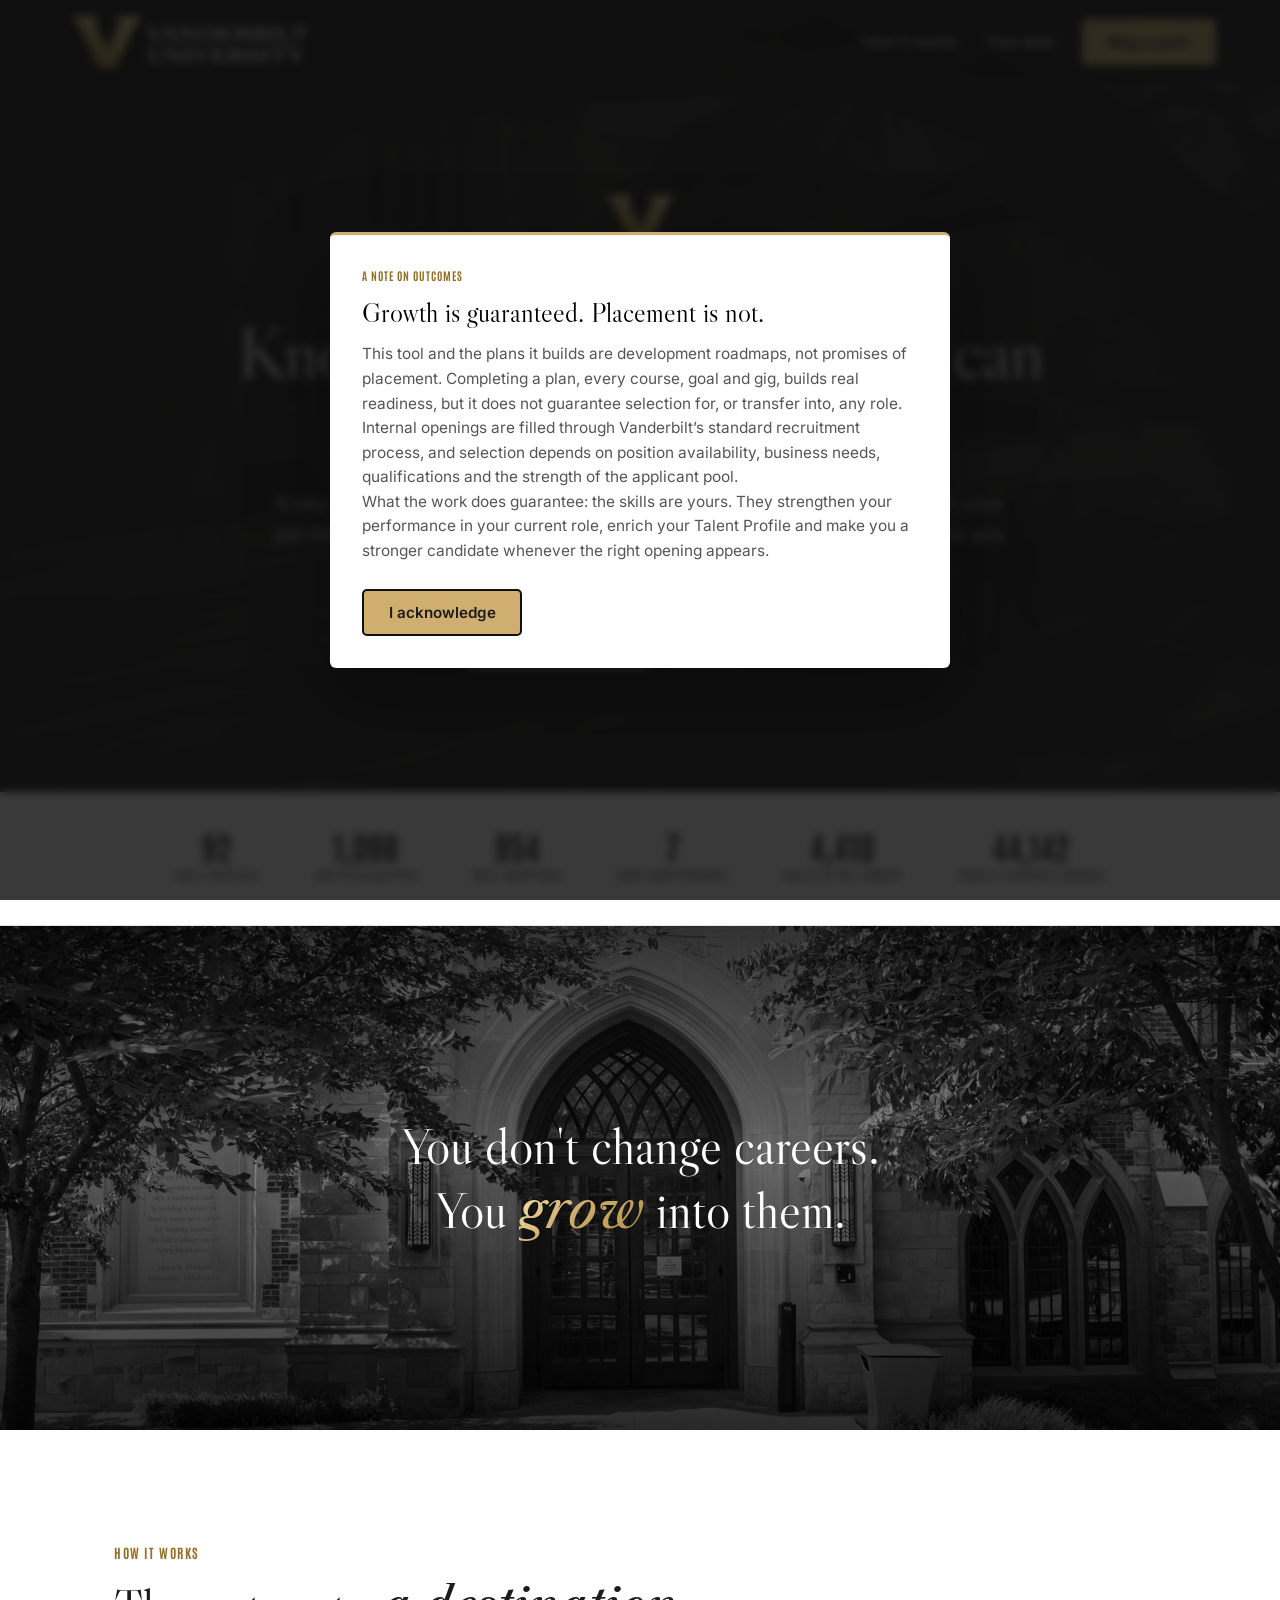
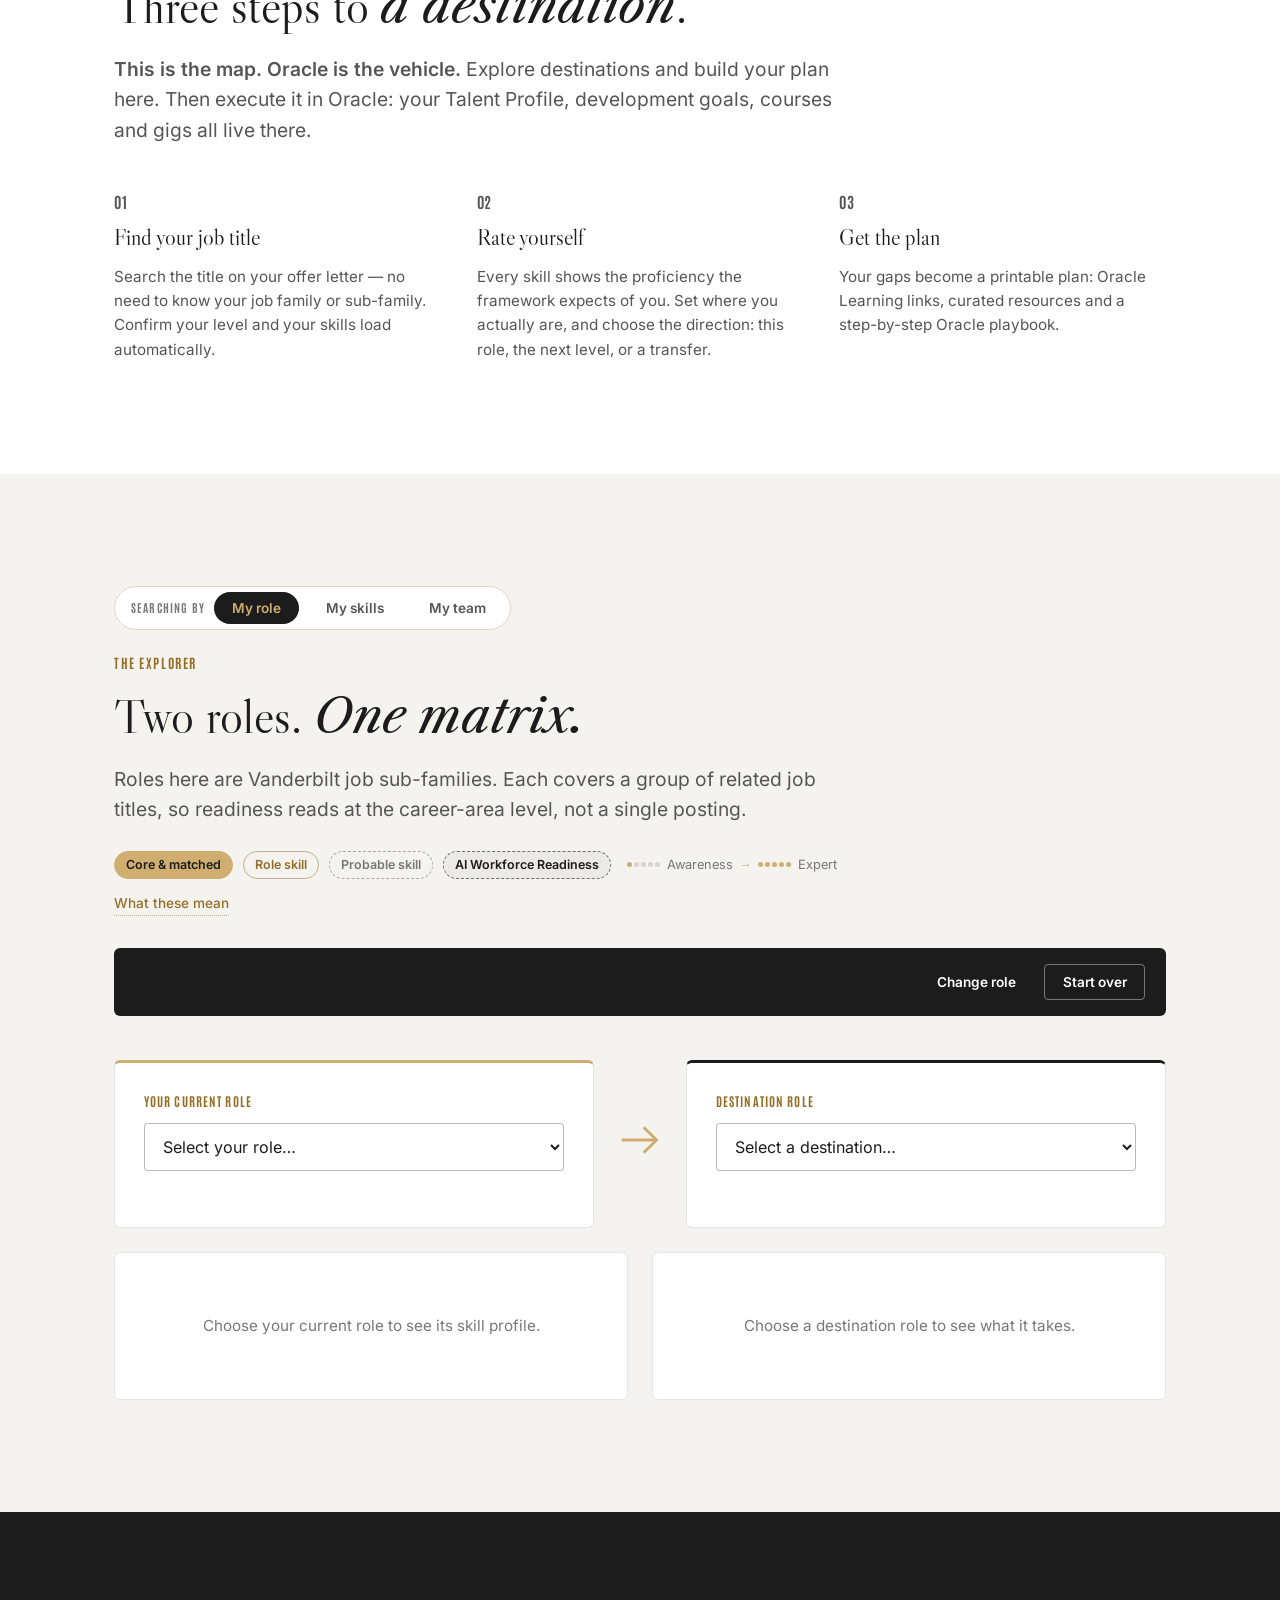
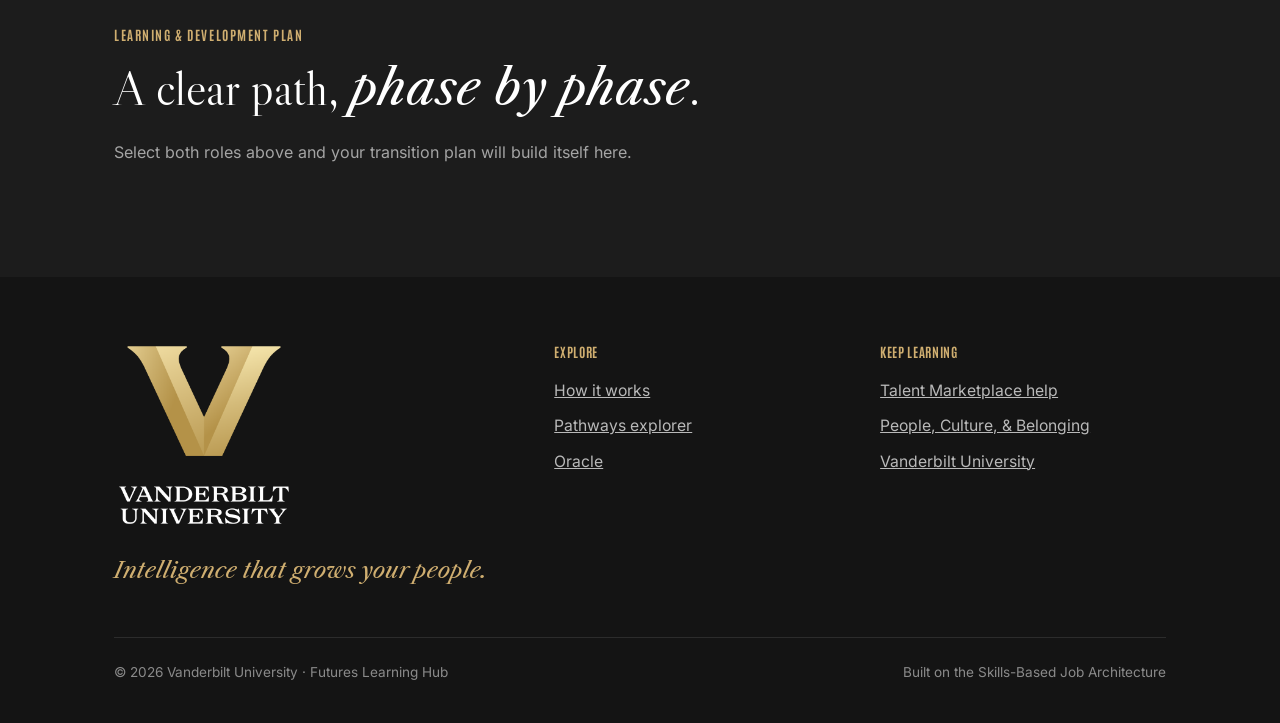
==== commit e5bb6708: "How-it-works copy: current default, job-title search in team steps The static three steps (shown bef" ====
--- a/index.html
+++ b/index.html
@@ -20,7 +20,7 @@
 <link rel="apple-touch-icon" href="assets/img/favicon-96.png">
 <link rel="preload" href="assets/fonts/libre-caslon-display-latin-400-normal.woff2" as="font" type="font/woff2" crossorigin>
 <link rel="preload" href="assets/fonts/inter-latin-400-normal.woff2" as="font" type="font/woff2" crossorigin>
-<link rel="stylesheet" href="assets/css/styles.css?v=25">
+<link rel="stylesheet" href="assets/css/styles.css?v=26">
 <script>
   window.va = window.va || function () { (window.vaq = window.vaq || []).push(arguments); };
 </script>
@@ -91,18 +91,18 @@
       <div class="grid3">
         <div class="feature" data-reveal data-how="1">
           <p class="feature__num">01</p>
-          <h3>Start where you are</h3>
-          <p>Pick your current role. See the seven core competencies, the skills mapped to your role and AI-inferred skills in dashed grey.</p>
+          <h3>Find your job title</h3>
+          <p>Search the title on your offer letter &mdash; no need to know your job family or sub-family. Confirm your level and your skills load automatically.</p>
         </div>
         <div class="feature" data-reveal data-how="2">
           <p class="feature__num">02</p>
-          <h3>Choose a destination</h3>
-          <p>Pick any role in any family &mdash; or move one level up in your own. Gold carries over. Oak bridges from what you know. Black outline is new ground.</p>
+          <h3>Rate yourself</h3>
+          <p>Every skill shows the proficiency the framework expects of you. Set where you actually are, and choose the direction: this role, the next level, or a transfer.</p>
         </div>
         <div class="feature" data-reveal data-how="3">
           <p class="feature__num">03</p>
           <h3>Get the plan</h3>
-          <p>A printable plan: phase checklists, a skill table with Oracle Learning links and curated resources and a step-by-step Oracle playbook.</p>
+          <p>Your gaps become a printable plan: Oracle Learning links, curated resources and a step-by-step Oracle playbook.</p>
         </div>
       </div>
     </div>
@@ -422,6 +422,6 @@
   </div>
 </dialog>
 
-<script src="assets/js/app.js?v=25"></script>
+<script src="assets/js/app.js?v=26"></script>
 </body>
 </html>
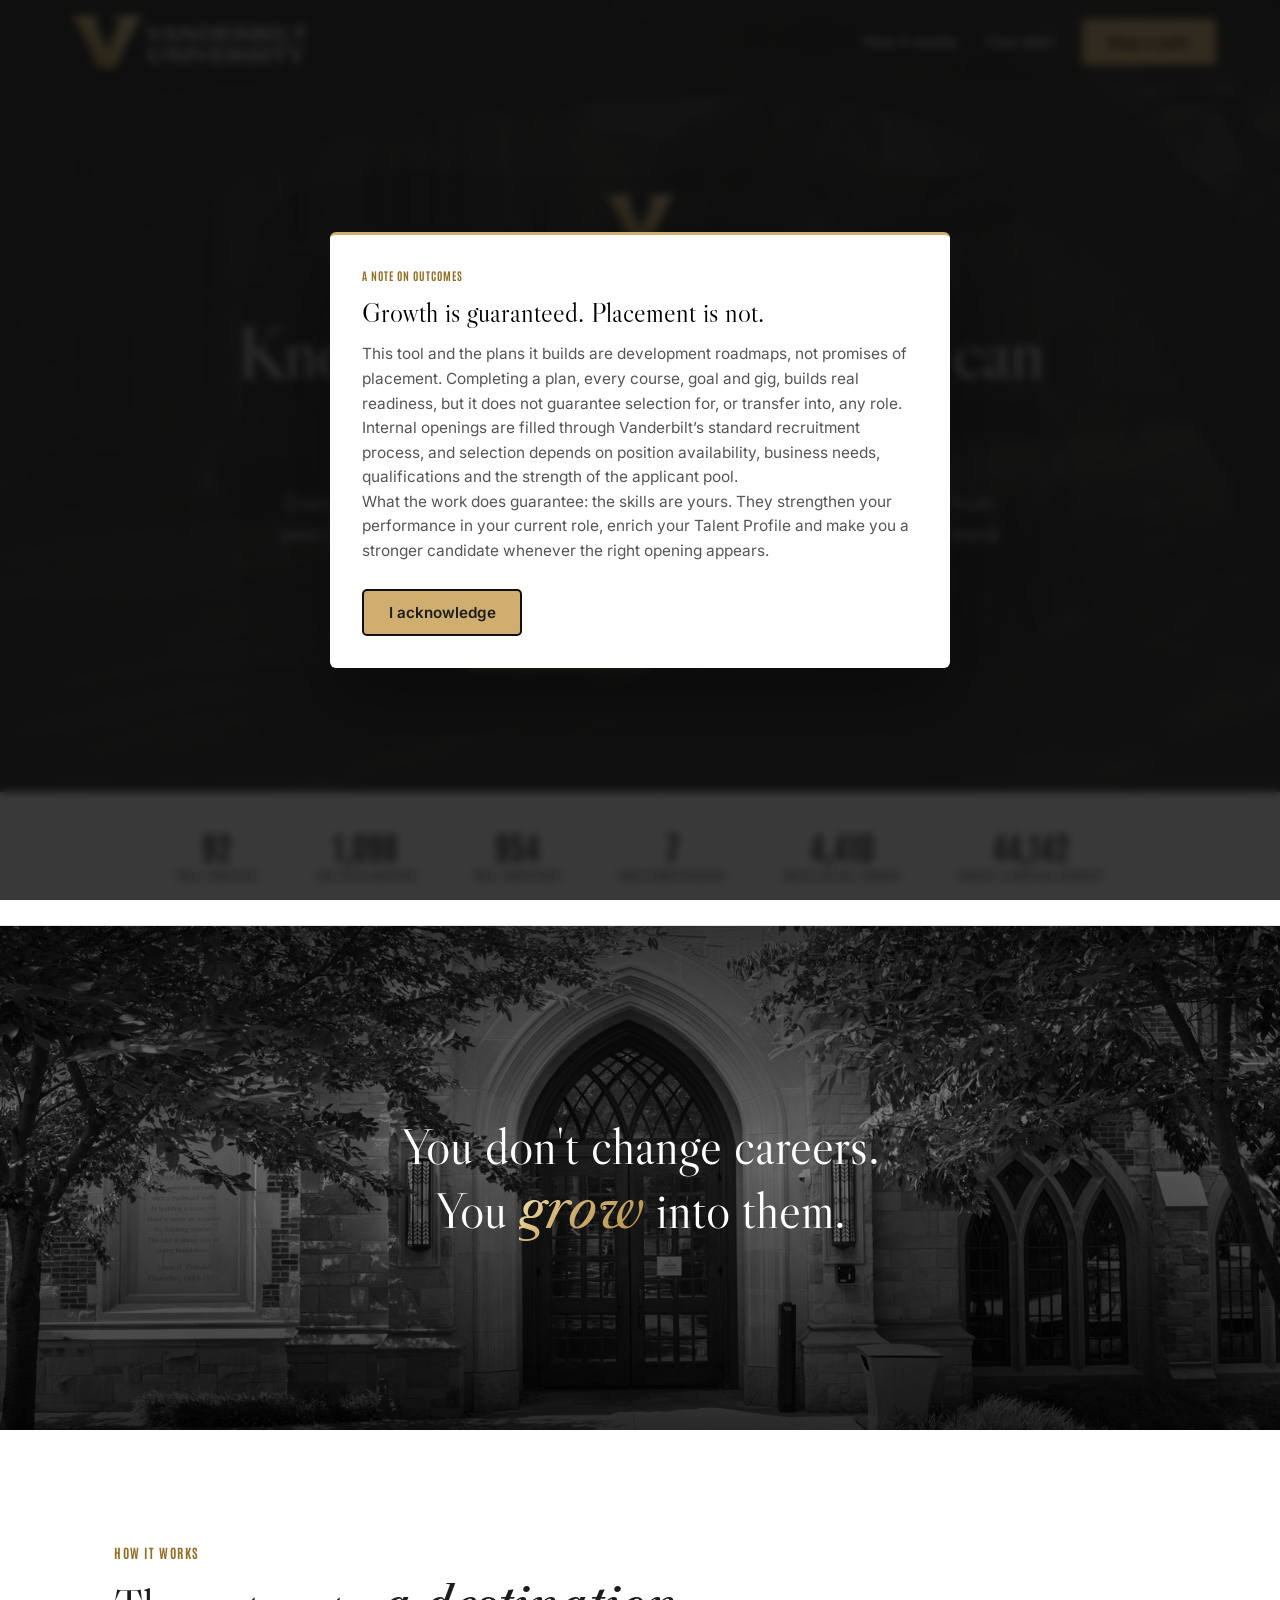
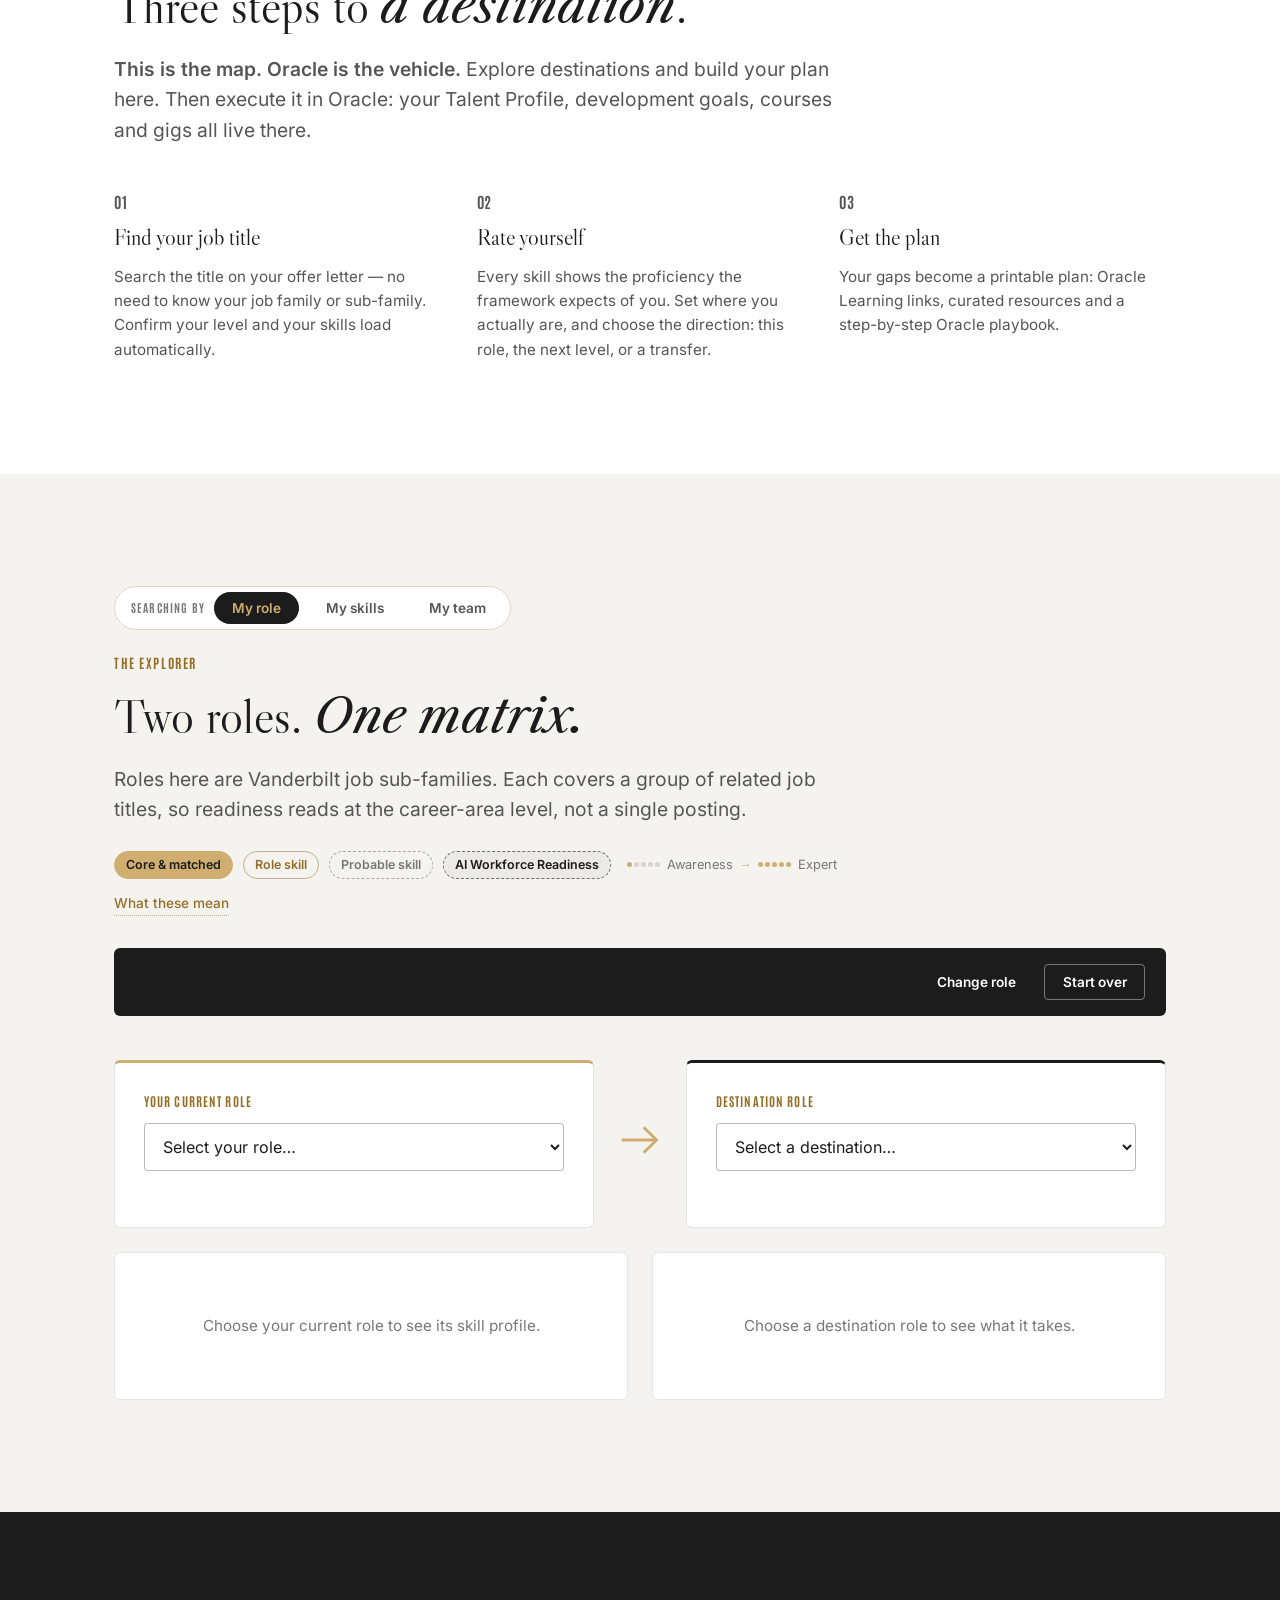
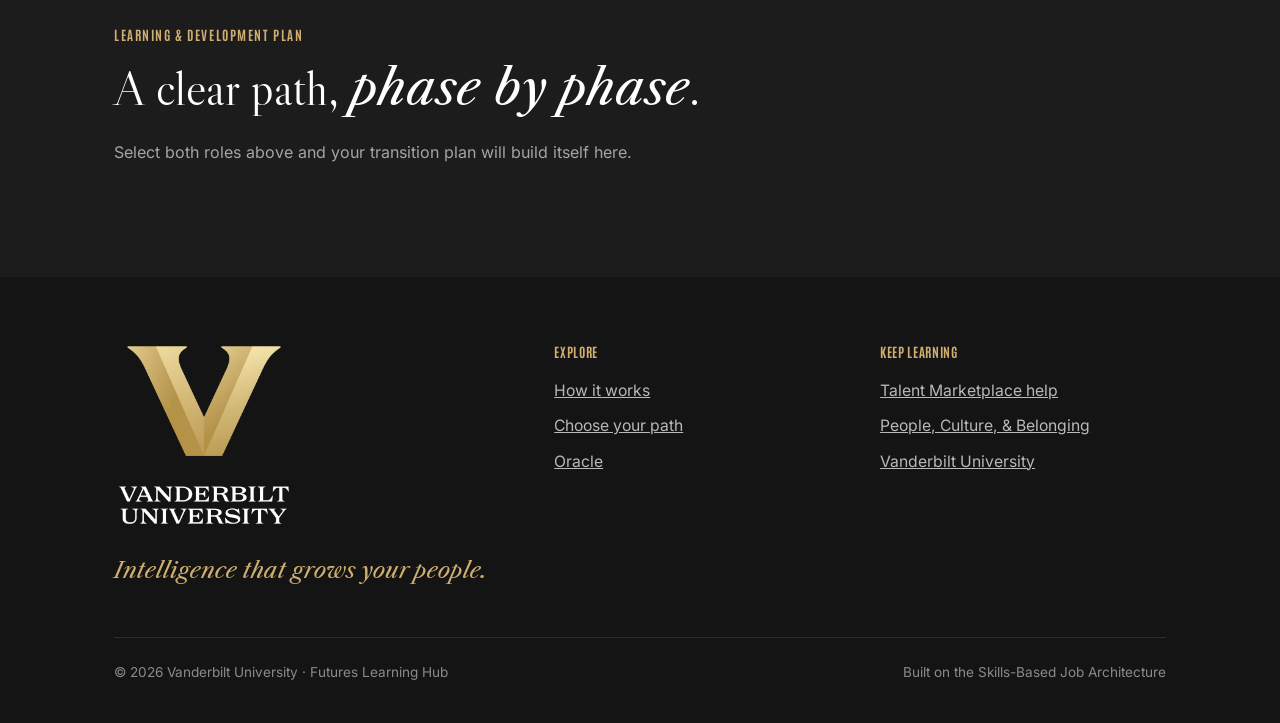
==== commit a27251e4: "Page chrome follows the chosen path, not just the step cards Reflecting the path was true of the thr" ====
--- a/index.html
+++ b/index.html
@@ -20,7 +20,7 @@
 <link rel="apple-touch-icon" href="assets/img/favicon-96.png">
 <link rel="preload" href="assets/fonts/libre-caslon-display-latin-400-normal.woff2" as="font" type="font/woff2" crossorigin>
 <link rel="preload" href="assets/fonts/inter-latin-400-normal.woff2" as="font" type="font/woff2" crossorigin>
-<link rel="stylesheet" href="assets/css/styles.css?v=26">
+<link rel="stylesheet" href="assets/css/styles.css?v=27">
 <script>
   window.va = window.va || function () { (window.vaq = window.vaq || []).push(arguments); };
 </script>
@@ -57,7 +57,7 @@
       <img src="assets/img/vu-v-icon.png" alt="Vanderbilt V" width="72" height="66" class="hero__mark" data-reveal>
       <p class="eyebrow" data-reveal>Vanderbilt &middot; Transfer Portal</p>
       <h1 class="h-hero" data-reveal>Know <em class="gold-text">exactly</em> where you can go.</h1>
-      <p class="lead" data-reveal>Every Vanderbilt role is built on skills. Now your path forward is too. Search your job title, rate yourself against what the role expects, and get a plan for where you want to go next. The Summit is closer than you think.</p>
+      <p class="lead" data-reveal>Every Vanderbilt role is built on skills. Now your path forward is too. Start from your job title, from the skills you do best or from the team you lead &mdash; and leave with a real development plan. The Summit is closer than you think.</p>
       <div class="hero__cta" data-reveal>
         <button type="button" class="btn" id="hero-path">Choose your path</button>
         <a class="btn btn--ghost" href="#how">How it works</a>
@@ -86,8 +86,8 @@
   <section class="section" id="how">
     <div class="wrap">
       <p class="eyebrow" data-reveal>How it works</p>
-      <h2 class="h2" data-reveal>Three steps to <em>a destination</em>.</h2>
-      <p class="lead" data-reveal><strong>This is the map. Oracle is the vehicle.</strong> Explore destinations and build your plan here. Then execute it in Oracle: your Talent Profile, development goals, courses and gigs all live there.</p>
+      <h2 class="h2" id="how-h2" data-reveal>Three steps to <em>a destination</em>.</h2>
+      <p class="lead" id="how-lead" data-reveal><strong>This is the map. Oracle is the vehicle.</strong> Explore destinations and build your plan here. Then execute it in Oracle: your Talent Profile, development goals, courses and gigs all live there.</p>
       <div class="grid3">
         <div class="feature" data-reveal data-how="1">
           <p class="feature__num">01</p>
@@ -324,7 +324,7 @@
         <h4>Explore</h4>
         <ul>
           <li><a href="#how">How it works</a></li>
-          <li><a href="#explore">Pathways explorer</a></li>
+          <li><a href="#top" id="footer-path">Choose your path</a></li>
           <li><a href="https://idcs-f6a261fb9e5840a1ac2d95458e68c959.identity.oraclecloud.com/ui/v1/signin">Oracle</a></li>
         </ul>
       </div>
@@ -422,6 +422,6 @@
   </div>
 </dialog>
 
-<script src="assets/js/app.js?v=26"></script>
+<script src="assets/js/app.js?v=27"></script>
 </body>
 </html>
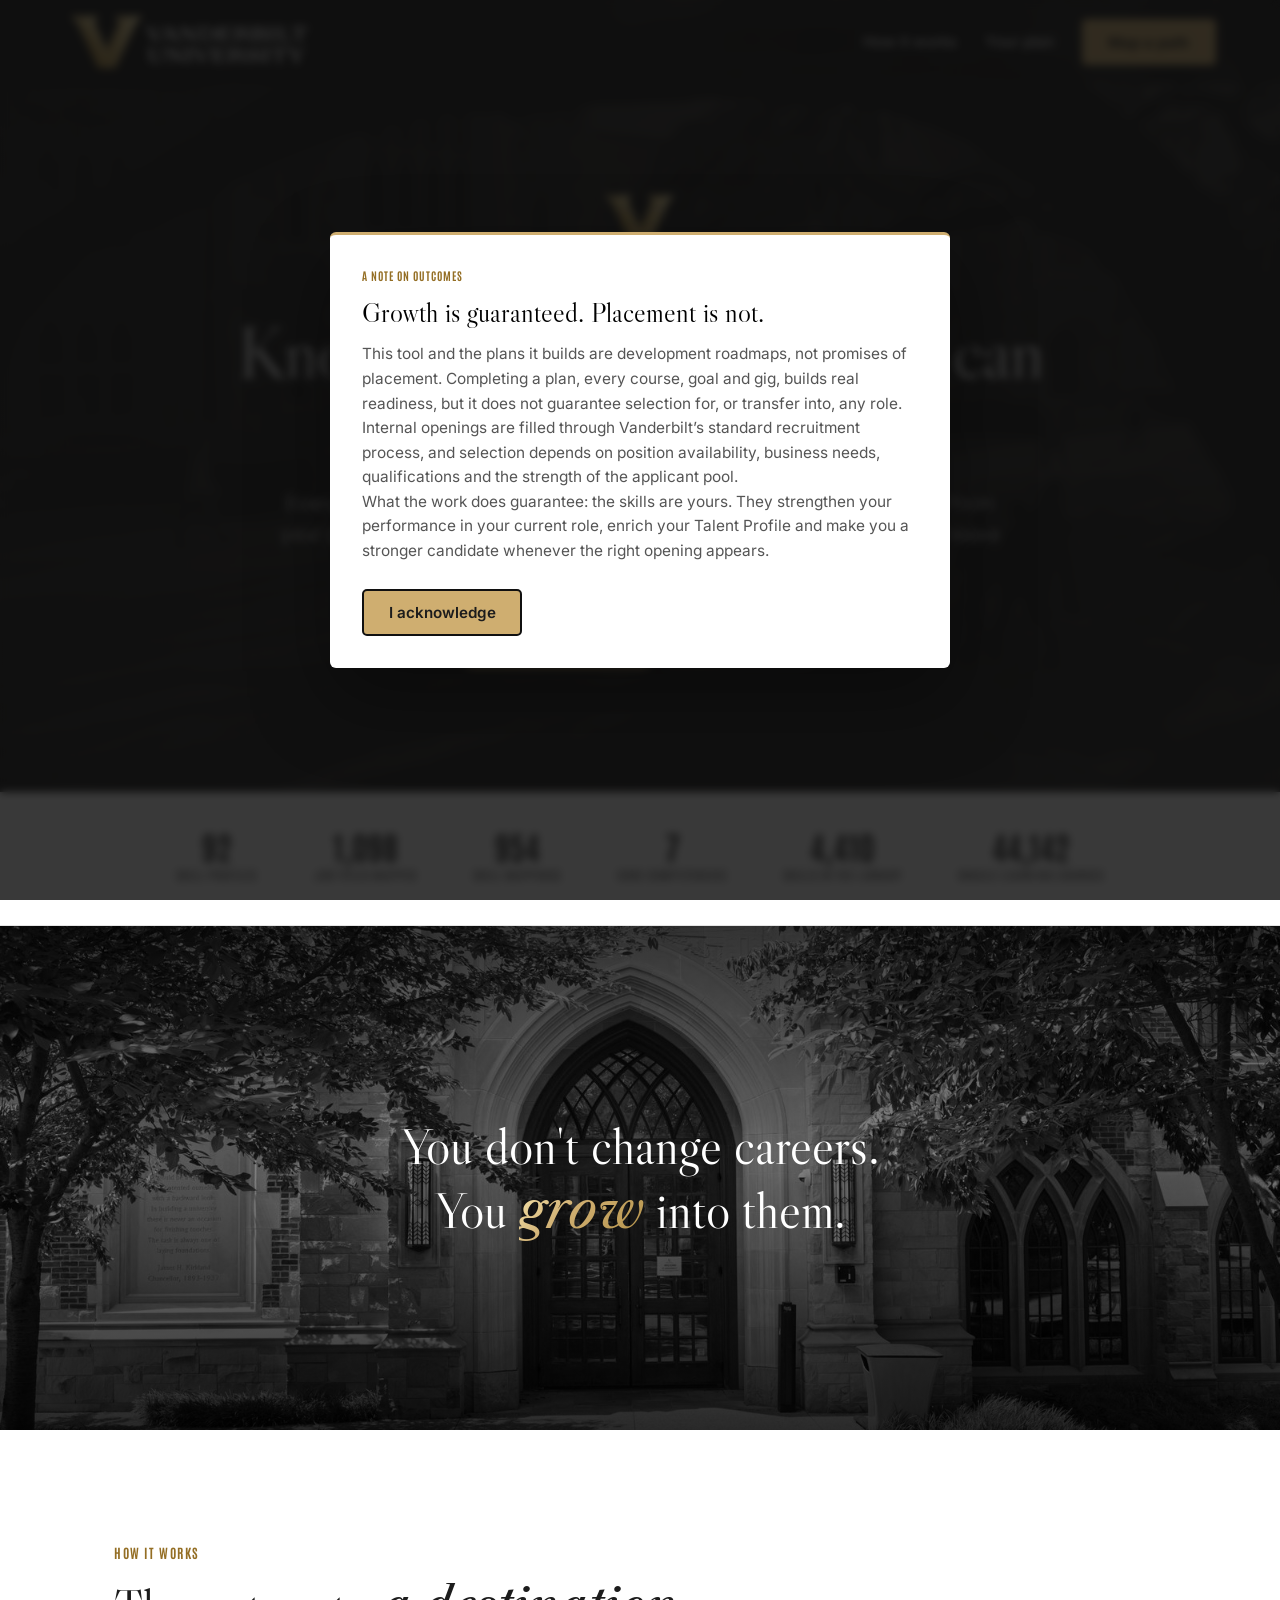
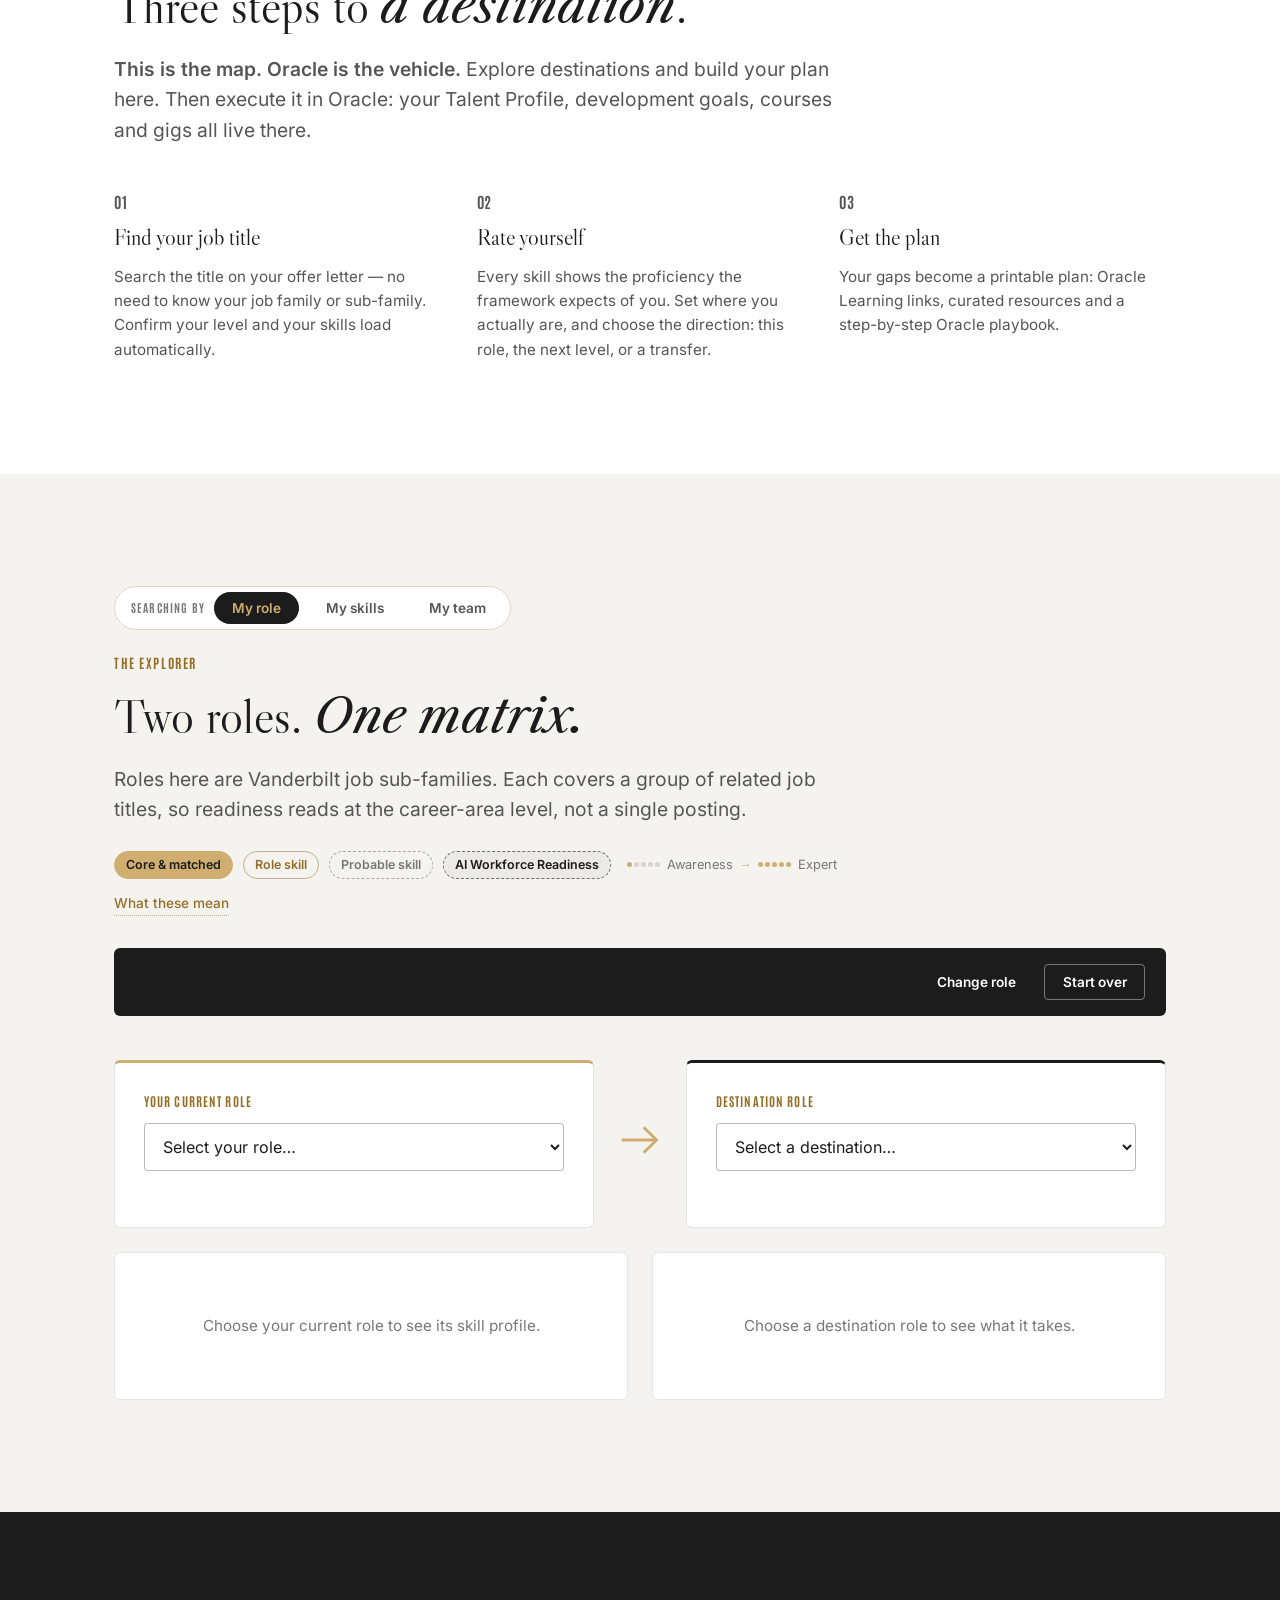
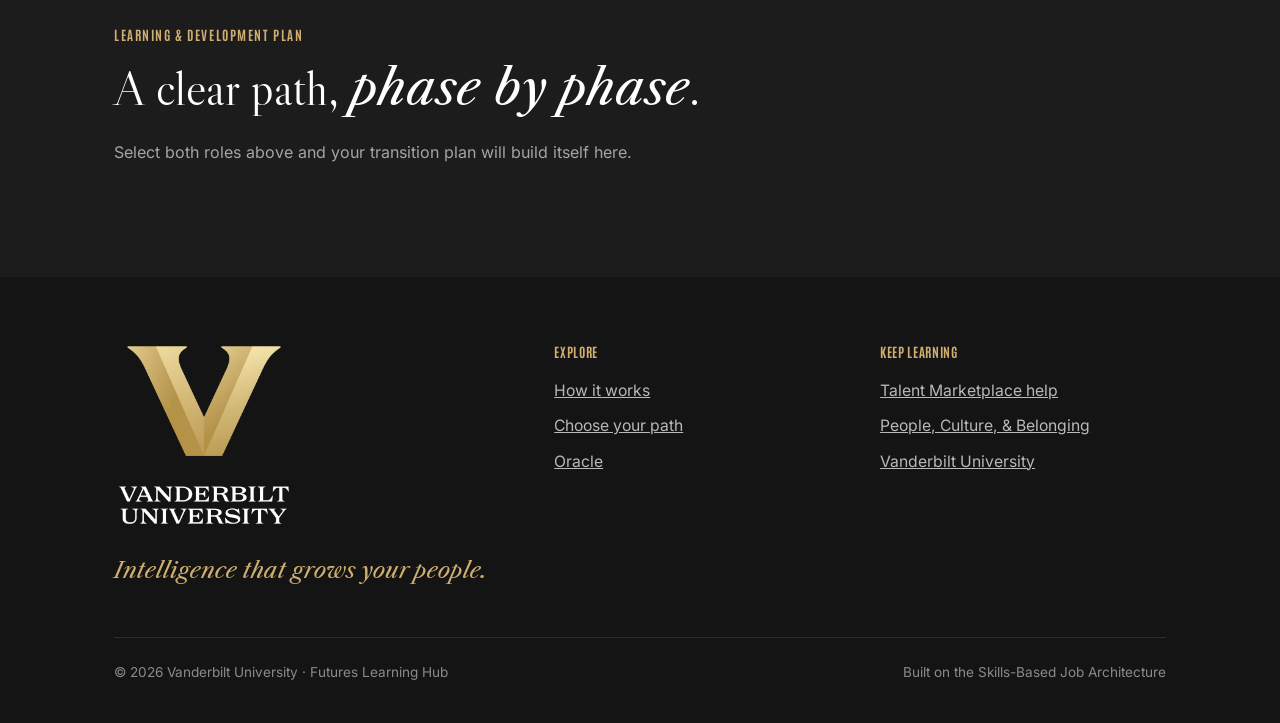
==== commit 478e0723: "Fresh state each session; rename Transfer Portal to Talent Marketplace Audits (search, ratings, plan" ====
--- a/index.html
+++ b/index.html
@@ -3,24 +3,24 @@
 <head>
 <meta charset="UTF-8">
 <meta name="viewport" content="width=device-width, initial-scale=1">
-<title>Transfer Portal | Vanderbilt Career Pathways</title>
+<title>Talent Marketplace | Vanderbilt Career Pathways</title>
 <meta name="description" content="Know exactly where you can go. Search your Vanderbilt job title, rate your skills against what the role expects and get a printable development plan.">
 <meta property="og:type" content="website">
-<meta property="og:title" content="Transfer Portal | Vanderbilt Career Pathways">
+<meta property="og:title" content="Talent Marketplace | Vanderbilt Career Pathways">
 <meta property="og:description" content="Know exactly where you can go. Search your job title, see the skills your role expects and build a plan across 1,098 Vanderbilt job titles.">
 <meta property="og:url" content="https://me5231979.github.io/skill_matrix/">
-<meta property="og:image" content="https://me5231979.github.io/skill_matrix/assets/img/social-card-transfer-portal.jpg">
+<meta property="og:image" content="https://me5231979.github.io/skill_matrix/assets/img/social-card-talent-marketplace.jpg">
 <meta property="og:image:width" content="1200">
 <meta property="og:image:height" content="630">
 <meta name="twitter:card" content="summary_large_image">
-<meta name="twitter:title" content="Transfer Portal | Vanderbilt Career Pathways">
-<meta name="twitter:image" content="https://me5231979.github.io/skill_matrix/assets/img/social-card-transfer-portal.jpg">
+<meta name="twitter:title" content="Talent Marketplace | Vanderbilt Career Pathways">
+<meta name="twitter:image" content="https://me5231979.github.io/skill_matrix/assets/img/social-card-talent-marketplace.jpg">
 <link rel="icon" href="assets/img/favicon.ico" sizes="any">
 <link rel="icon" href="assets/img/favicon.svg" type="image/svg+xml">
 <link rel="apple-touch-icon" href="assets/img/favicon-96.png">
 <link rel="preload" href="assets/fonts/libre-caslon-display-latin-400-normal.woff2" as="font" type="font/woff2" crossorigin>
 <link rel="preload" href="assets/fonts/inter-latin-400-normal.woff2" as="font" type="font/woff2" crossorigin>
-<link rel="stylesheet" href="assets/css/styles.css?v=27">
+<link rel="stylesheet" href="assets/css/styles.css?v=28">
 <script>
   window.va = window.va || function () { (window.vaq = window.vaq || []).push(arguments); };
 </script>
@@ -55,7 +55,7 @@
     <div class="hero__grid" aria-hidden="true"></div>
     <div class="wrap">
       <img src="assets/img/vu-v-icon.png" alt="Vanderbilt V" width="72" height="66" class="hero__mark" data-reveal>
-      <p class="eyebrow" data-reveal>Vanderbilt &middot; Transfer Portal</p>
+      <p class="eyebrow" data-reveal>Vanderbilt &middot; Talent Marketplace</p>
       <h1 class="h-hero" data-reveal>Know <em class="gold-text">exactly</em> where you can go.</h1>
       <p class="lead" data-reveal>Every Vanderbilt role is built on skills. Now your path forward is too. Start from your job title, from the skills you do best or from the team you lead &mdash; and leave with a real development plan. The Summit is closer than you think.</p>
       <div class="hero__cta" data-reveal>
@@ -422,6 +422,6 @@
   </div>
 </dialog>
 
-<script src="assets/js/app.js?v=27"></script>
+<script src="assets/js/app.js?v=28"></script>
 </body>
 </html>
--- a/assets/css/styles.css
+++ b/assets/css/styles.css
@@ -1,5 +1,5 @@
 /* =====================================================================
-   VANDERBILT TRANSFER PORTAL — CAREER PATHWAYS EXPLORER
+   VANDERBILT TALENT MARKETPLACE — CAREER PATHWAYS EXPLORER
    FLH system: black / white / flat gold, engraved not bubbly.
    ===================================================================== */
 
